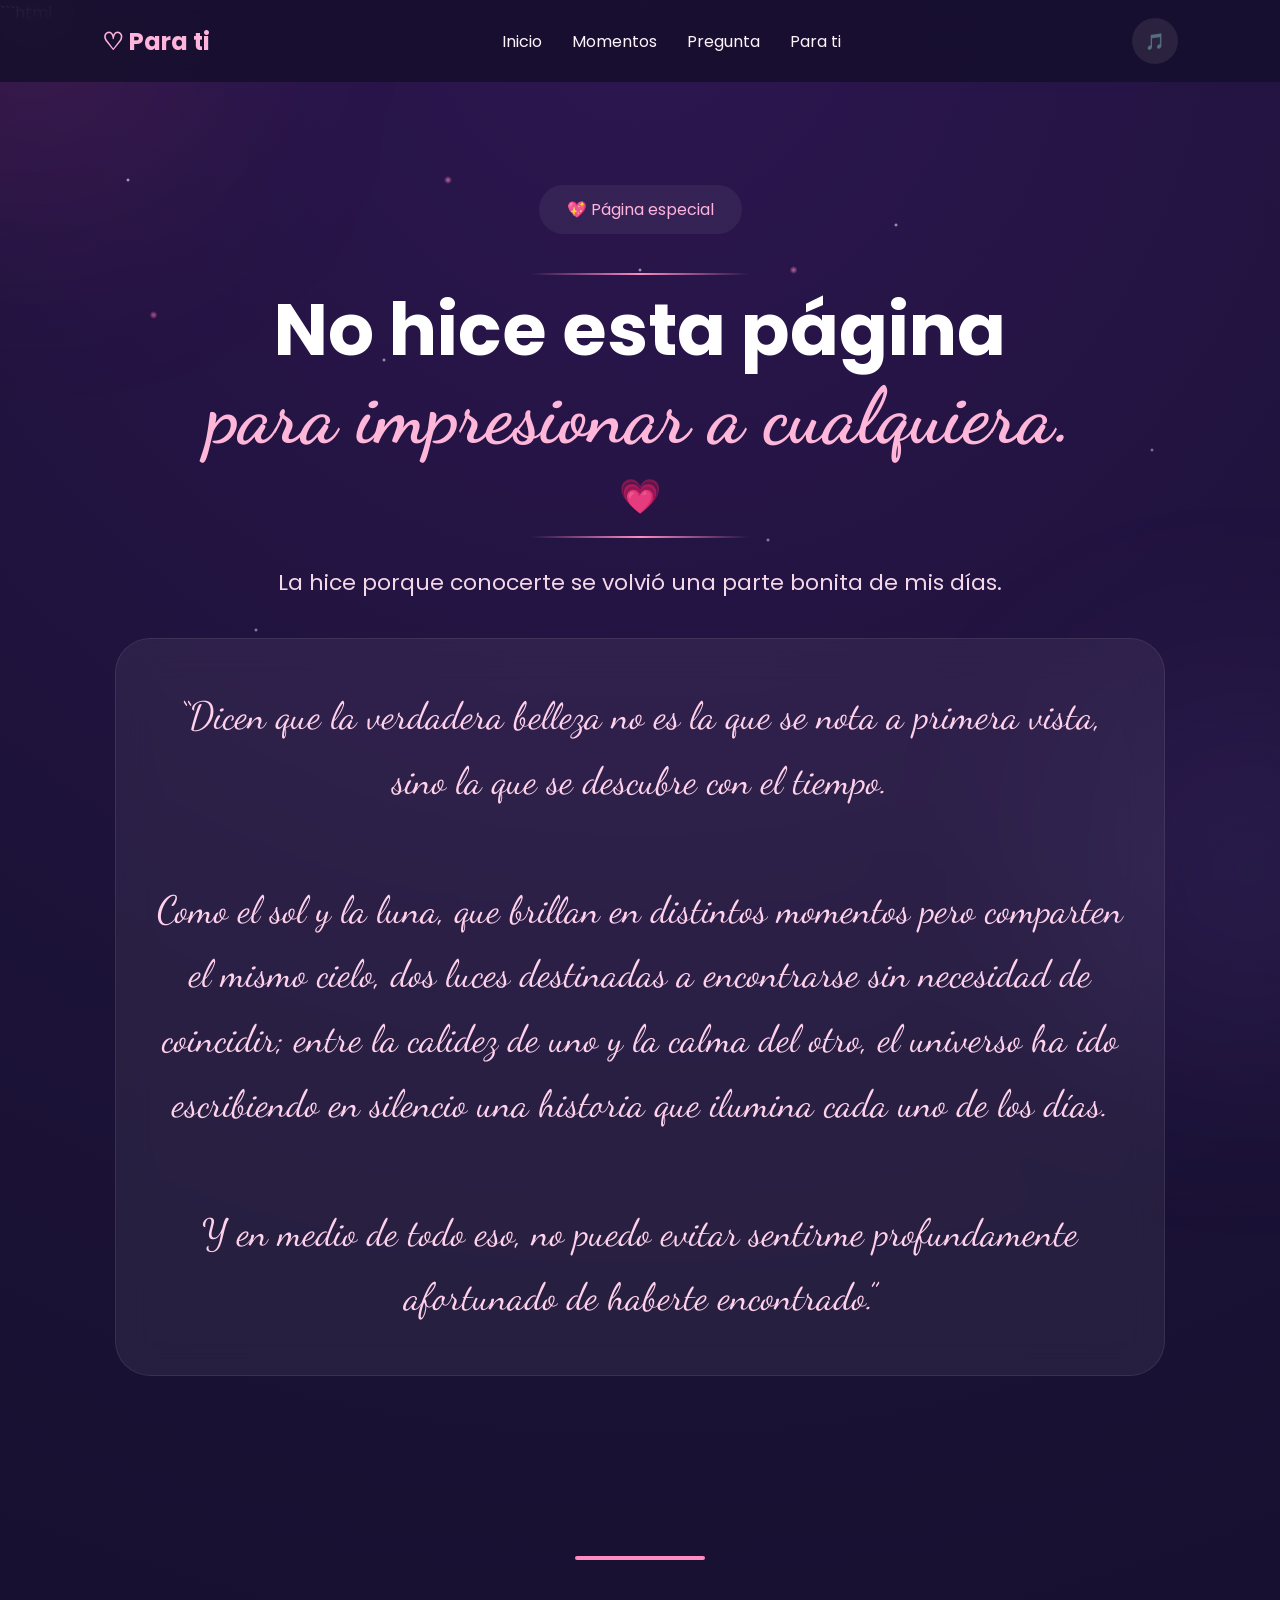
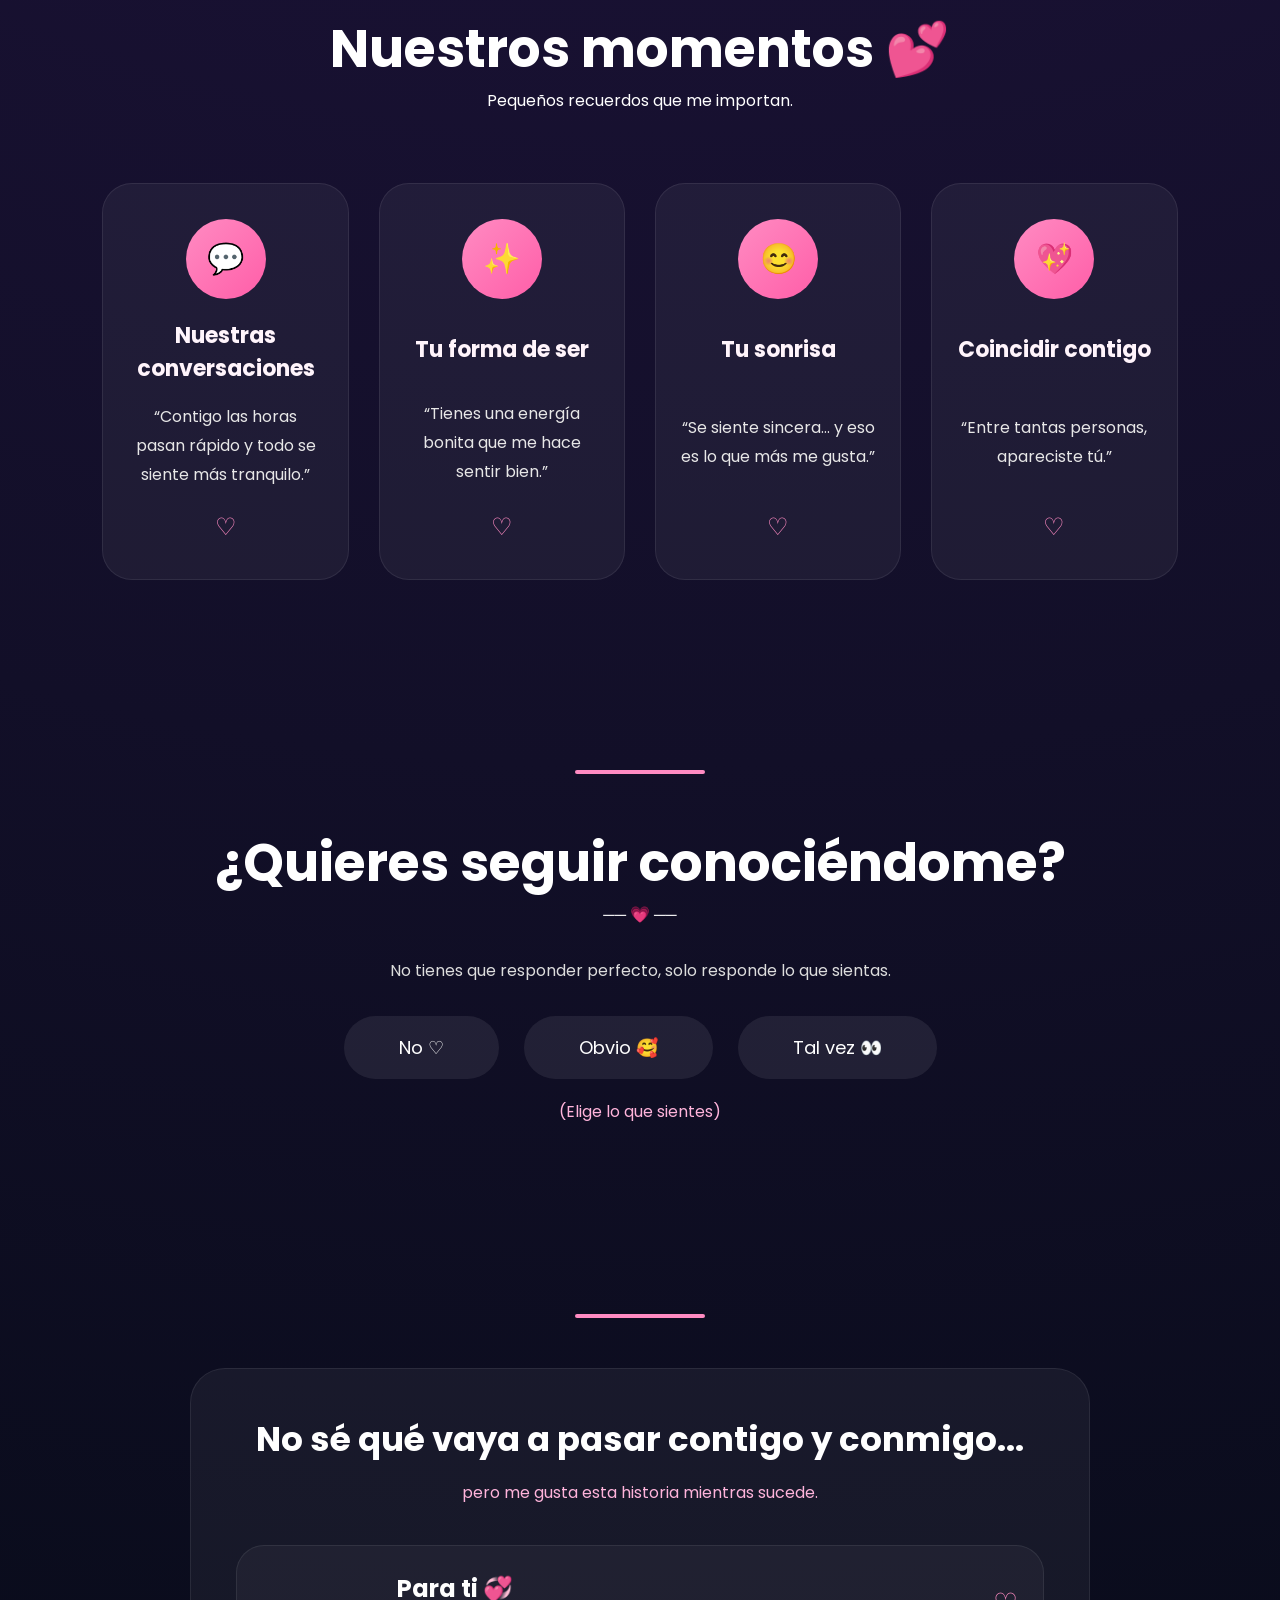
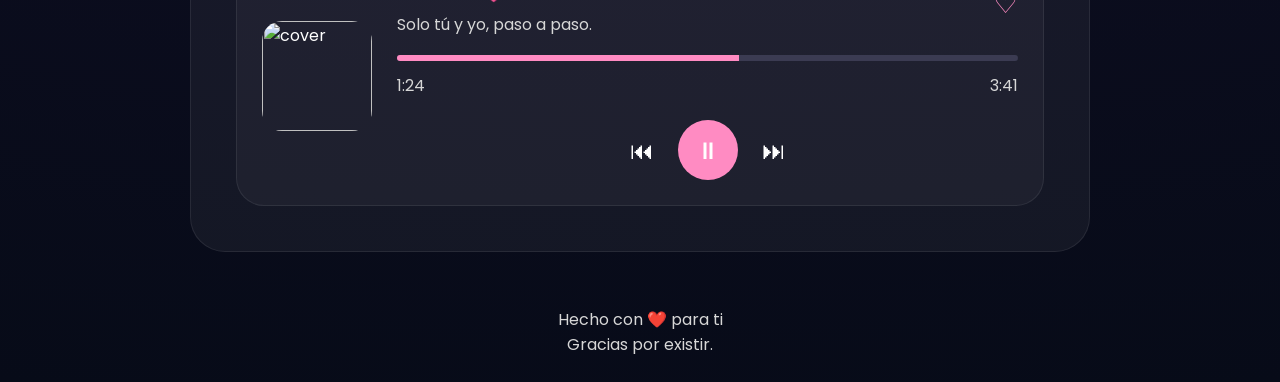
==== index.html @ c3b7b168 "Add files via upload" ====
```html
<!DOCTYPE html>
<html lang="es">

<head>

<meta charset="UTF-8">
<meta name="viewport" content="width=device-width, initial-scale=1.0">

<title>Para Ti 💖</title>

<link rel="preconnect" href="https://fonts.googleapis.com">
<link rel="preconnect" href="https://fonts.gstatic.com" crossorigin>

<link href="https://fonts.googleapis.com/css2?family=Poppins:wght@300;400;500;600;700;800&family=Dancing+Script:wght@700&display=swap" rel="stylesheet">

<link rel="stylesheet" href="style.css">

</head>

<body>

<!-- ✨ EFECTOS -->

<div class="stars"></div>
<div class="stars2"></div>

<div class="glow glow1"></div>
<div class="glow glow2"></div>

<!-- 💖 NAVBAR -->

<nav>

<div class="logo">
♡ Para ti
</div>

<ul>

<li><a href="#inicio">Inicio</a></li>
<li><a href="#moments">Momentos</a></li>
<li><a href="#question">Pregunta</a></li>
<li><a href="#musicSection">Para ti</a></li>

</ul>

<div class="music-icon" id="musicBtn">
🎵
</div>

</nav>

<!-- 💖 HERO -->

<section class="hero" id="inicio">

<div class="overlay"></div>

<div class="hero-content">

<div class="hero-tag">
💖 Página especial
</div>

<div class="titulo-romantico">

<div class="linea-decorativa"></div>

<h1>
No hice esta página <br>

<span>
para impresionar a cualquiera.
</span>
</h1>

<div class="mini-heart">
💗
</div>

<div class="linea-decorativa"></div>

</div>

<p class="hero-texto">

La hice porque conocerte se volvió
una parte bonita de mis días.

</p>

<div class="frase-romantica">

<p>

“Dicen que la verdadera belleza no es la que se nota a primera vista,
sino la que se descubre con el tiempo.

<br><br>

Como el sol y la luna, que brillan en distintos momentos
pero comparten el mismo cielo, dos luces destinadas a encontrarse
sin necesidad de coincidir; entre la calidez de uno y la calma del otro,
el universo ha ido escribiendo en silencio una historia que ilumina
cada uno de los días.

<br><br>

Y en medio de todo eso,
no puedo evitar sentirme profundamente afortunado
de haberte encontrado.”

</p>

</div>

</div>

</section>

<!-- 💕 MOMENTS -->

<section class="moments" id="moments">

<div class="section-line"></div>

<div class="moments-title">

<h2>
Nuestros momentos 💕
</h2>

<p>
Pequeños recuerdos que me importan.
</p>

</div>

<div class="cards">

<div class="card">

<div class="circle">💬</div>

<h3>
Nuestras conversaciones
</h3>

<span>
“Contigo las horas pasan rápido y todo se siente más tranquilo.”
</span>

<div class="heart-small">
♡
</div>

</div>

<div class="card">

<div class="circle">✨</div>

<h3>
Tu forma de ser
</h3>

<span>
“Tienes una energía bonita que me hace sentir bien.”
</span>

<div class="heart-small">
♡
</div>

</div>

<div class="card">

<div class="circle">😊</div>

<h3>
Tu sonrisa
</h3>

<span>
“Se siente sincera… y eso es lo que más me gusta.”
</span>

<div class="heart-small">
♡
</div>

</div>

<div class="card">

<div class="circle">💖</div>

<h3>
Coincidir contigo
</h3>

<span>
“Entre tantas personas, apareciste tú.”
</span>

<div class="heart-small">
♡
</div>

</div>

</div>

</section>

<!-- 💌 QUESTION -->

<section class="question" id="question">

<div class="question-container">

<div class="section-line"></div>

<h2>
¿Quieres seguir conociéndome?
</h2>

<div class="line-heart">
── 💗 ──
</div>

<p class="question-sub">

No tienes que responder perfecto,
solo responde lo que sientas.

</p>

<div class="buttons">

<button class="no">
No ♡
</button>

<button class="obvio">
Obvio 🥰
</button>

<button class="maybe">
Tal vez 👀
</button>

</div>

<p class="question-text">
(Elige lo que sientes)
</p>

</div>

</section>

<!-- 🎵 MUSIC -->

<section class="music" id="musicSection">

<div class="section-line"></div>

<div class="music-box">

<h2>
No sé qué vaya a pasar contigo y conmigo...
</h2>

<p class="music-subtitle">
pero me gusta esta historia mientras sucede.
</p>

<div class="player">

<div class="cover">

<img
src="https://images.unsplash.com/photo-1516589178581-6cd7833ae3b2?q=80&w=800&auto=format&fit=crop"
alt="cover">

</div>

<div class="player-info">

<div class="top-info">

<div>

<h3>
Para ti 💞
</h3>

<p>
Solo tú y yo, paso a paso.
</p>

</div>

<div class="heart-player">
♡
</div>

</div>

<div class="bar">
<div class="progress"></div>
</div>

<div class="time">

<span>1:24</span>
<span>3:41</span>

</div>

<div class="controls">

<span>⏮</span>

<span class="play" id="playBtn">
⏸
</span>

<span>⏭</span>

</div>

</div>

</div>

</div>

</section>

<!-- 💖 FOOTER -->

<footer>

<p>
Hecho con ❤️ para ti
</p>

<p>
Gracias por existir.
</p>

</footer>

<!-- 🎵 AUDIO -->

<audio id="music" loop>
<source src="musica.mp3" type="audio/mp3">
</audio>

<script src="script.js"></script>

</body>
</html>
---- style.css ----
/* ======================================== */
/* 🌸 GOOGLE FONT */
/* ======================================== */

@import url('https://fonts.googleapis.com/css2?family=Poppins:wght@300;400;500;600;700;800&family=Dancing+Script:wght@700&display=swap');

/* ======================================== */
/* 🌸 RESET */
/* ======================================== */

*{
    margin:0;
    padding:0;
    box-sizing:border-box;
    font-family:'Poppins',sans-serif;
}

html{
    scroll-behavior:smooth;
    overflow-x:hidden;
}

body{

    background:
    radial-gradient(circle at top,
    #2d1650 0%,
    #1c1238 30%,
    #120f28 65%,
    #070b18 100%);

    color:white;

    overflow-x:hidden;

    position:relative;
}

/* ======================================== */
/* ✅ FIX GLOBAL */
/* ======================================== */

html,
body{
    width:100%;
    max-width:100%;
    overflow-x:hidden !important;
}

section,
div,
nav,
footer{
    max-width:100%;
}

/* ======================================== */
/* 🎵 AUDIO */
/* ======================================== */

audio{
    display:none;
}

/* ======================================== */
/* 🌌 ESTRELLAS */
/* ======================================== */

.stars,
.stars2{
    position:fixed;
    inset:0;
    width:100%;
    height:100%;
    pointer-events:none;
    z-index:0;
}

.stars::before,
.stars2::before{
    content:"";
    position:absolute;
    inset:0;
}

.stars::before{

    background-image:
    radial-gradient(2px 2px at 10% 20%, rgba(255,255,255,0.9), transparent),
    radial-gradient(2px 2px at 20% 70%, rgba(255,255,255,0.7), transparent),
    radial-gradient(2px 2px at 30% 40%, rgba(255,255,255,0.8), transparent),
    radial-gradient(2px 2px at 40% 80%, rgba(255,255,255,0.6), transparent),
    radial-gradient(2px 2px at 50% 30%, rgba(255,255,255,0.8), transparent),
    radial-gradient(2px 2px at 60% 60%, rgba(255,255,255,0.7), transparent),
    radial-gradient(2px 2px at 70% 25%, rgba(255,255,255,0.8), transparent),
    radial-gradient(2px 2px at 80% 75%, rgba(255,255,255,0.7), transparent),
    radial-gradient(2px 2px at 90% 50%, rgba(255,255,255,0.6), transparent);

    animation:twinkle 6s infinite alternate;
}

.stars2::before{

    background-image:
    radial-gradient(4px 4px at 12% 35%, rgba(255,105,180,0.7), transparent),
    radial-gradient(4px 4px at 35% 20%, rgba(255,139,194,0.7), transparent),
    radial-gradient(4px 4px at 62% 30%, rgba(255,139,194,0.7), transparent);

    animation:twinkle 8s infinite alternate;
}

@keyframes twinkle{

    from{
        opacity:0.4;
    }

    to{
        opacity:1;
    }

}

/* ======================================== */
/* 💖 GLOW */
/* ======================================== */

.glow{
    position:fixed;
    border-radius:50%;
    filter:blur(120px);
    pointer-events:none;
    z-index:0;
}

.glow1{

    width:300px;
    height:300px;

    background:rgba(255,80,170,0.16);

    top:-120px;
    left:-120px;
}

.glow2{

    width:300px;
    height:300px;

    background:rgba(170,120,255,0.14);

    bottom:-120px;
    right:-120px;
}

/* ======================================== */
/* 🌸 CONTENIDO */
/* ======================================== */

nav,
.hero,
.moments,
.question,
.music,
footer{
    position:relative;
    z-index:2;
}

/* ======================================== */
/* 🌸 NAVBAR */
/* ======================================== */

nav{

    position:fixed;

    top:0;
    left:0;

    width:100%;

    padding:18px 8%;

    display:flex;
    justify-content:space-between;
    align-items:center;

    background:rgba(22,15,45,0.88);

    backdrop-filter:blur(18px);

    z-index:1000;
}

.logo{

    font-size:24px;
    font-weight:700;

    color:#ffb4db;
}

nav ul{

    display:flex;
    gap:30px;

    list-style:none;
}

nav ul li a{

    text-decoration:none;

    color:#fff4fb;

    transition:0.3s;
}

nav ul li a:hover{
    color:#ff9fcf;
}

/* ======================================== */
/* 🎵 ICONO */
/* ======================================== */

.music-icon{

    width:46px;
    height:46px;

    border-radius:50%;

    display:flex;
    justify-content:center;
    align-items:center;

    background:rgba(255,255,255,0.08);

    cursor:pointer;

    transition:0.3s;
}

.music-icon:hover{

    background:#ff8bc2;

    transform:scale(1.08);
}

/* ======================================== */
/* 🌸 HERO */
/* ======================================== */

.hero{

    padding:160px 20px 90px;

    text-align:center;
}

.hero-content{
    max-width:1050px;
    margin:auto;
}

.hero-tag{

    display:inline-block;

    margin-bottom:25px;

    padding:12px 28px;

    border-radius:50px;

    background:rgba(255,255,255,0.06);

    color:#ffb4db;
}

.titulo-romantico{
    margin-bottom:25px;
}

.linea-decorativa{

    width:220px;
    height:2px;

    margin:14px auto;

    background:
    linear-gradient(
    to right,
    transparent,
    #ff8bc2,
    transparent);
}

.titulo-romantico h1{

    font-size:72px;

    line-height:1.15;
}

.titulo-romantico h1 span{

    display:block;

    color:#ffb6d9;

    font-size:78px;

    font-family:'Dancing Script',cursive;
}

.mini-heart{

    margin-top:10px;

    font-size:34px;

    color:#ff9fcf;
}

.hero-texto{

    max-width:760px;

    margin:0 auto 35px;

    font-size:22px;

    line-height:1.8;

    color:#f5d7e8;
}

/* ======================================== */
/* 💖 FRASE */
/* ======================================== */

.frase-romantica{

    margin-top:25px;

    padding:45px 35px;

    border-radius:35px;

    background:rgba(255,255,255,0.06);

    border:1px solid rgba(255,255,255,0.08);

    backdrop-filter:blur(18px);
}

.frase-romantica p{

    font-family:'Dancing Script',cursive;

    font-size:38px;

    line-height:1.7;

    color:#ffd1ea;
}

/* ======================================== */
/* 🌸 MOMENTS */
/* ======================================== */

.moments{
    padding:90px 8%;
}

.section-line{

    width:130px;
    height:4px;

    margin:0 auto 50px;

    border-radius:50px;

    background:#ff8bc2;
}

.moments-title{

    text-align:center;

    margin-bottom:70px;
}

.moments-title h2{
    font-size:52px;
}

/* ======================================== */
/* 🌸 TARJETAS */
/* ======================================== */

.cards{

    display:grid;

    grid-template-columns:repeat(4,1fr);

    gap:30px;
}

.card{

    background:rgba(255,255,255,0.05);

    border:1px solid rgba(255,255,255,0.08);

    border-radius:30px;

    padding:35px 25px;

    text-align:center;

    min-height:340px;

    display:flex;
    flex-direction:column;
    justify-content:space-between;
    align-items:center;

    transition:0.3s;
}

.card:hover{
    transform:translateY(-8px);
}

.circle{

    width:80px;
    height:80px;

    border-radius:50%;

    display:flex;
    justify-content:center;
    align-items:center;

    background:linear-gradient(135deg,#ff8bc2,#ff5ea8);

    font-size:30px;

    margin-bottom:20px;
}

.card h3{

    font-size:22px;

    margin-bottom:18px;

    color:#fff4fb;
}

.card span{

    color:#e7e7e7;

    line-height:1.8;
}

.heart-small{

    margin-top:20px;

    color:#ff8bc2;

    font-size:24px;
}

/* ======================================== */
/* 🌸 QUESTION */
/* ======================================== */

.question{

    padding:100px 20px;

    text-align:center;
}

.question h2{
    font-size:52px;
}

.question-sub{

    margin:30px auto;

    max-width:700px;

    color:#dddddd;

    line-height:1.8;
}

.buttons{

    display:flex;
    justify-content:center;
    align-items:center;
    gap:25px;

    flex-wrap:wrap;
}

.buttons button{

    padding:18px 55px;

    border:none;

    border-radius:60px;

    background:rgba(255,255,255,0.08);

    color:white;

    font-size:18px;

    cursor:pointer;

    transition:0.3s;
}

.buttons button:hover{

    background:#ff8bc2;

    transform:scale(1.05);
}

.question-text{

    margin-top:20px;

    color:#ffb4db;
}

/* ======================================== */
/* 🎵 MUSIC */
/* ======================================== */

.music{
    padding:90px 8% 30px;
}

.music-box{

    max-width:900px;

    margin:auto;

    padding:45px;

    border-radius:35px;

    background:rgba(255,255,255,0.05);

    border:1px solid rgba(255,255,255,0.08);
}

.music-box h2{

    text-align:center;

    font-size:34px;

    margin-bottom:15px;
}

.music-subtitle{

    text-align:center;

    margin-bottom:40px;

    color:#ffb4db;
}

/* ======================================== */
/* 🎵 PLAYER */
/* ======================================== */

.player{

    background:rgba(255,255,255,0.04);

    border:1px solid rgba(255,255,255,0.08);

    border-radius:28px;

    padding:25px;

    display:flex;
    align-items:center;
    gap:25px;

    flex-wrap:wrap;
}

.cover{

    width:110px;
    height:110px;

    border-radius:20px;

    overflow:hidden;

    flex-shrink:0;
}

.cover img{

    width:100%;
    height:100%;

    object-fit:cover;
}

.player-info{
    flex:1;
}

.top-info{

    display:flex;
    justify-content:space-between;
    align-items:center;

    margin-bottom:18px;
}

.top-info h3{

    font-size:24px;

    margin-bottom:6px;
}

.top-info p{
    color:#d7d7d7;
}

.heart-player{

    font-size:28px;

    color:#ff8bc2;
}

.bar{

    width:100%;
    height:6px;

    background:#3b3b52;

    border-radius:50px;

    overflow:hidden;

    margin-bottom:12px;
}

.progress{

    width:55%;
    height:100%;

    background:#ff8bc2;
}

.time{

    display:flex;
    justify-content:space-between;

    margin-bottom:22px;

    color:#d7d7d7;
}

.controls{

    display:flex;
    justify-content:center;
    align-items:center;

    gap:24px;
}

.controls span{
    font-size:24px;
}

.play{

    width:60px;
    height:60px;

    border-radius:50%;

    background:#ff8bc2;

    display:flex;
    justify-content:center;
    align-items:center;
}

/* ======================================== */
/* 🌸 FOOTER */
/* ======================================== */

footer{

    text-align:center;

    padding:25px 20px;

    color:#d7d7d7;
}

/* ======================================== */
/* 📱 RESPONSIVE */
/* ======================================== */

@media(max-width:1200px){

    .cards{
        grid-template-columns:repeat(2,1fr);
    }

}

@media(max-width:768px){

    nav{
        flex-direction:column;
        gap:18px;
    }

    nav ul{
        flex-wrap:wrap;
        justify-content:center;
        gap:18px;
    }

    .hero{
        padding-top:210px;
    }

    .titulo-romantico h1{
        font-size:38px;
    }

    .titulo-romantico h1 span{
        font-size:46px;
    }

    .frase-romantica p{
        font-size:24px;
    }

    .cards{
        grid-template-columns:1fr;
    }

    .question h2{
        font-size:34px;
    }

    .player{
        flex-direction:column;
        text-align:center;
    }

    .top-info{
        flex-direction:column;
        gap:12px;
    }

}

@media(max-width:480px){

    .titulo-romantico h1{
        font-size:30px;
    }

    .titulo-romantico h1 span{
        font-size:36px;
    }

    .hero-texto{
        font-size:18px;
    }

    .buttons button{
        width:100%;
    }

}

/* ======================================== */
/* ✅ ALINEAR TARJETAS */
/* ======================================== */

.cards{
    align-items:stretch;
}

.card{

    display:flex;
    flex-direction:column;

    justify-content:flex-start;
}

.card h3{

    min-height:60px;

    display:flex;
    align-items:center;
    justify-content:center;
}

.card span{

    flex-grow:1;

    display:flex;
    align-items:center;
    justify-content:center;
}
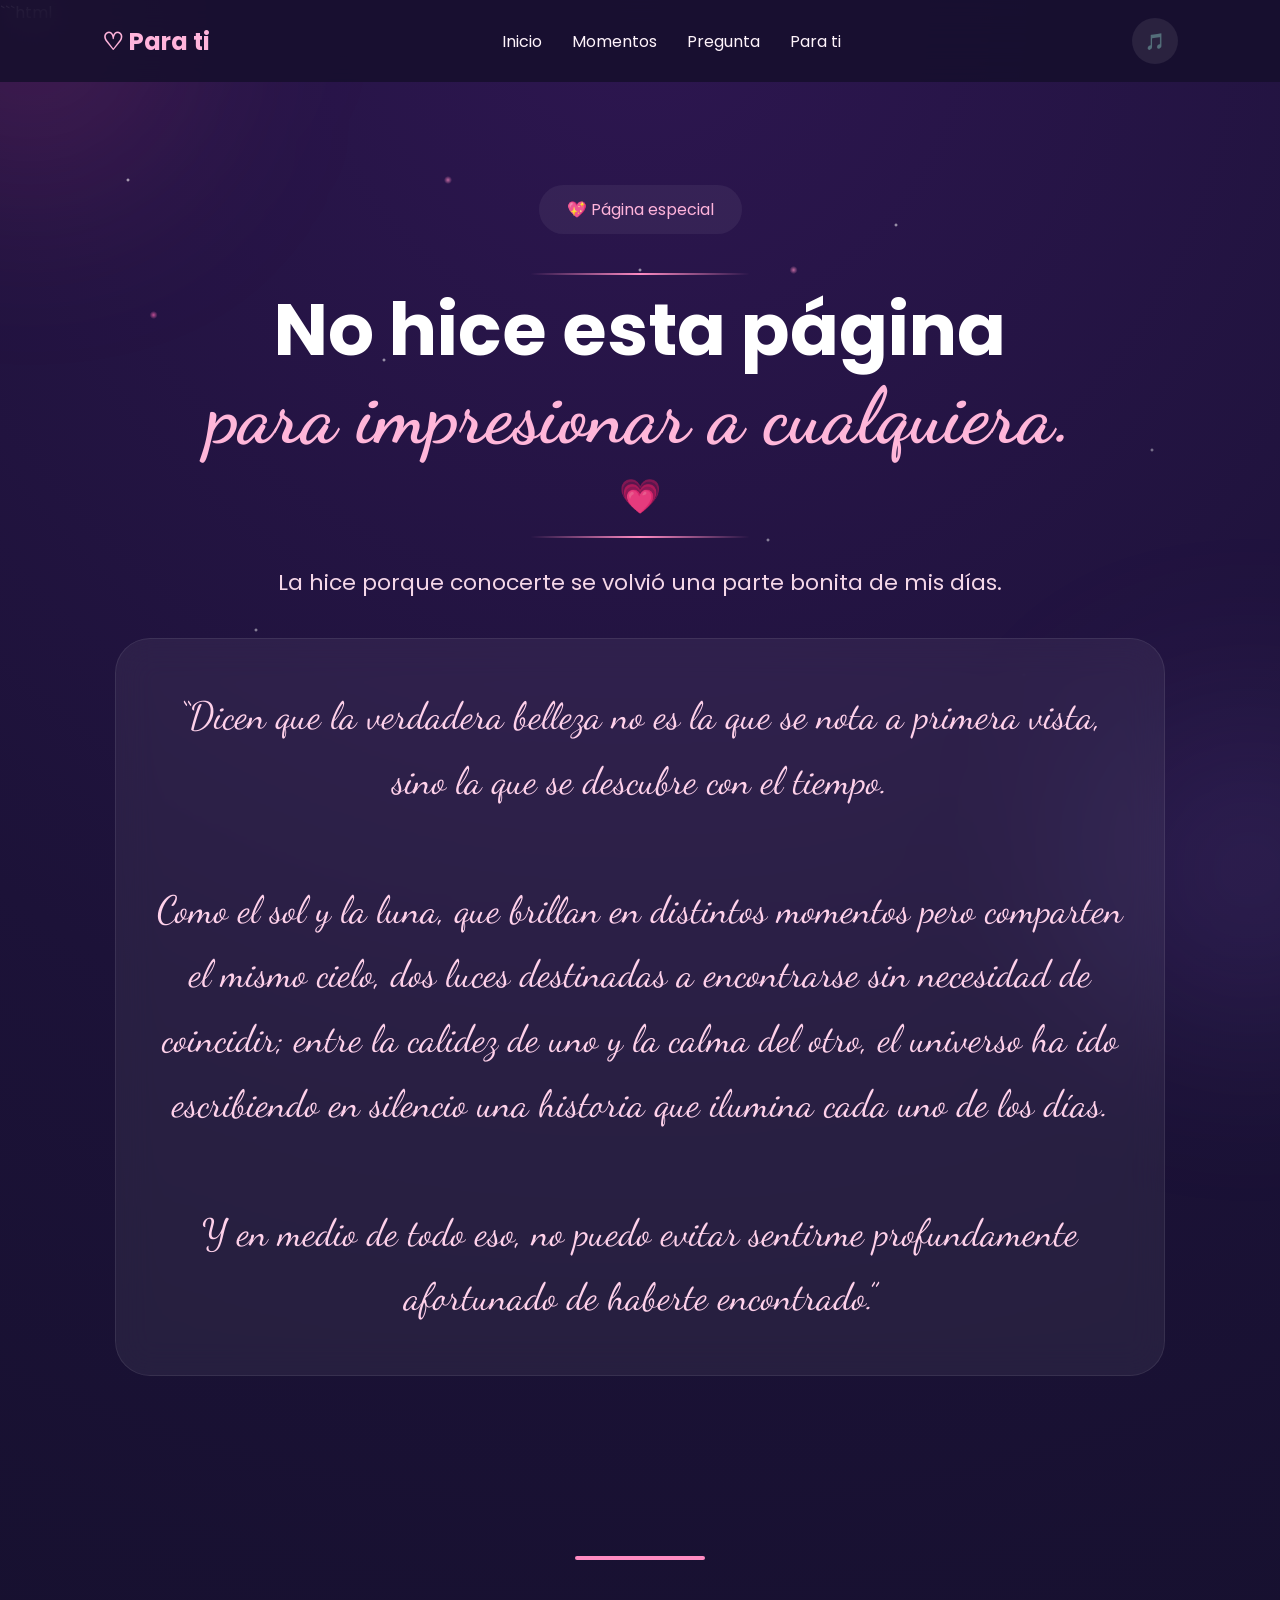
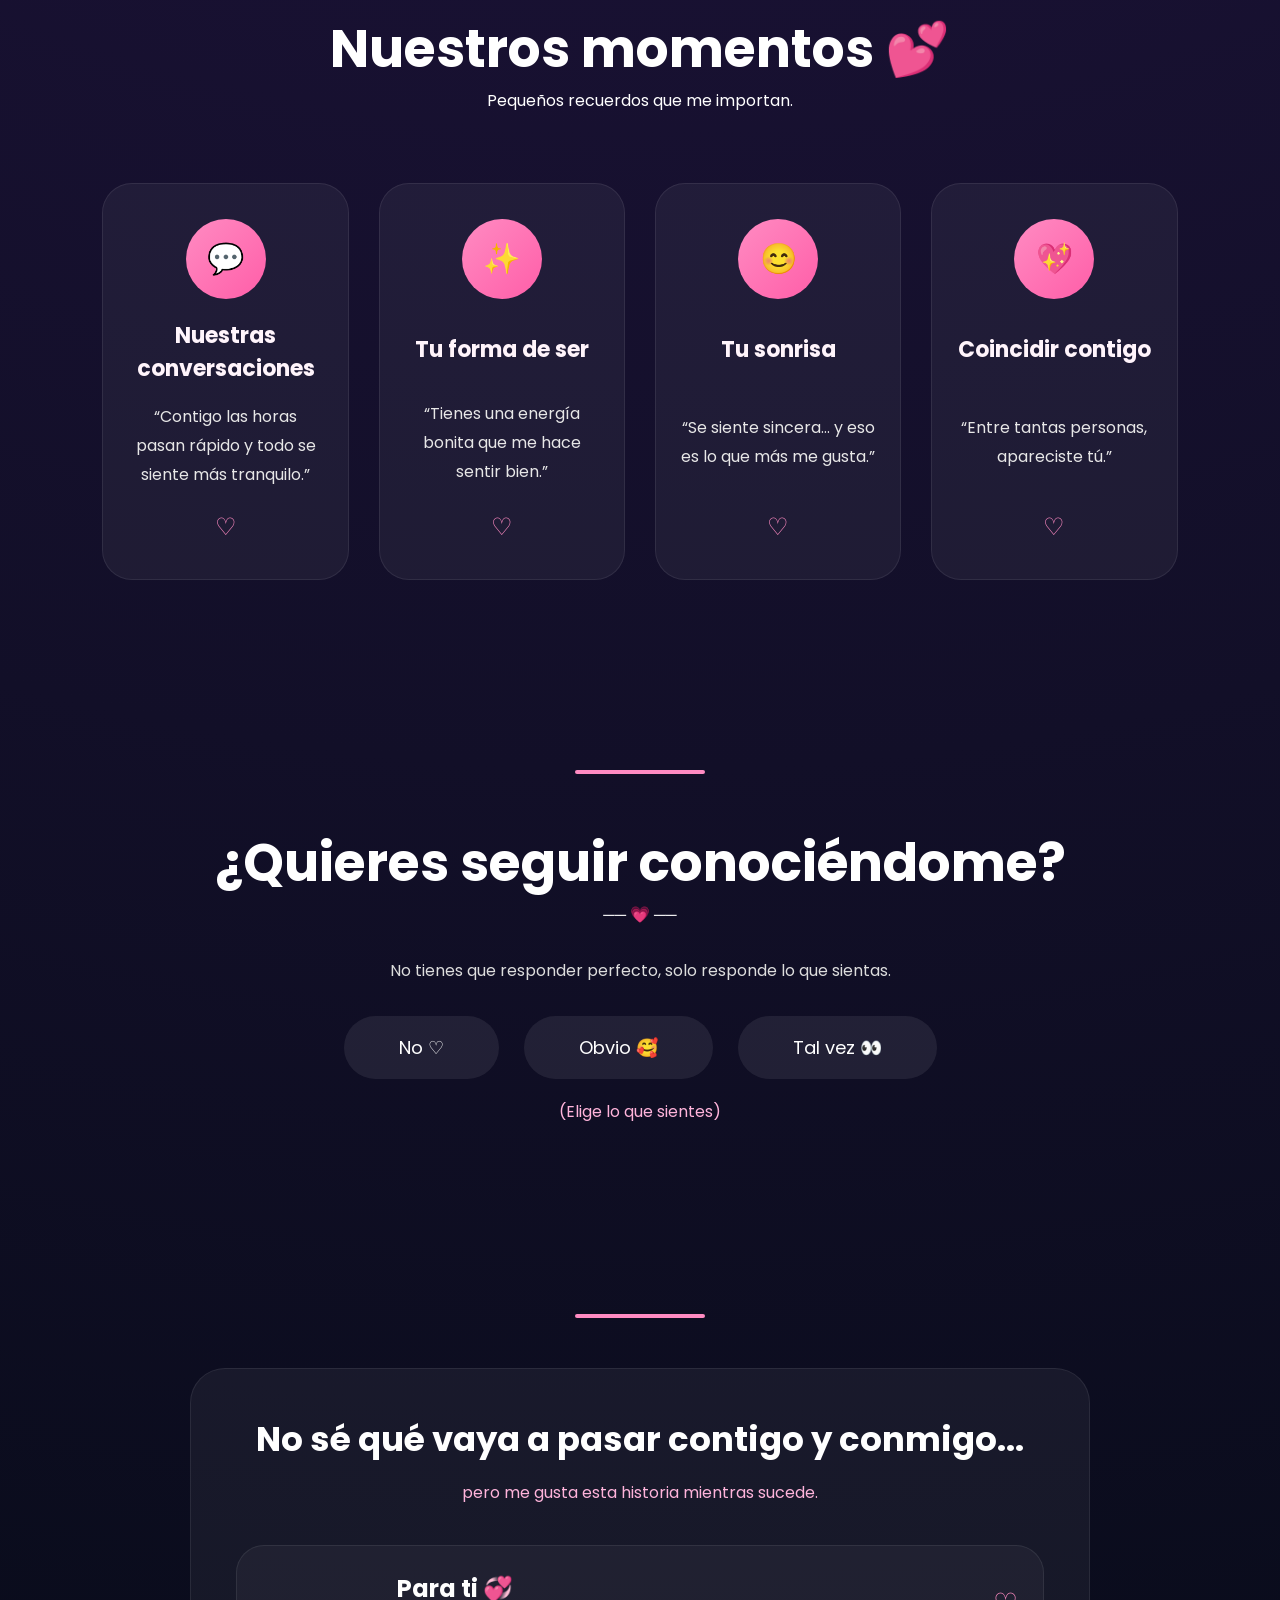
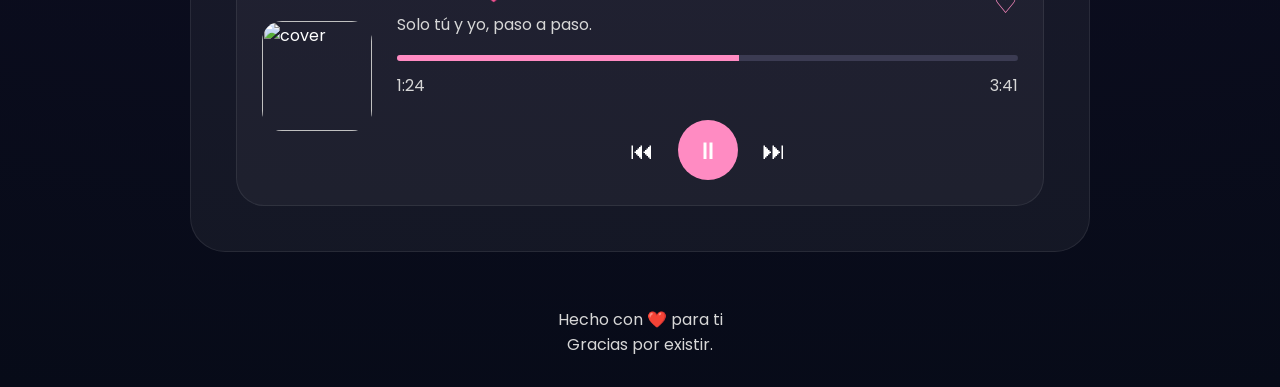
==== commit e48f3b3c: "Update index.html" ====
--- a/index.html
+++ b/index.html
@@ -355,11 +355,7 @@
 
 </footer>
 
-<!-- 🎵 AUDIO -->
-
-<audio id="music" loop>
-<source src="musica.mp3" type="audio/mp3">
-</audio>
+<!-- 🎵 AUDIO --> <audio id="music" loop preload="auto"> <source src="./musica.mp3" type="audio/mpeg"> </audio>
 
 <script src="script.js"></script>
 
--- a/style.css
+++ b/style.css
@@ -854,3 +854,84 @@
     align-items:center;
     justify-content:center;
 }
+
+```css id="r5j3m1"
+/* ======================================== */
+/* ✅ FIX DEFINITIVO GITHUB PAGES */
+/* ======================================== */
+
+/* evita overflow horizontal */
+html,
+body{
+    overflow-x:hidden !important;
+    width:100%;
+    max-width:100%;
+}
+
+/* corrige todos los contenedores */
+*{
+    box-sizing:border-box;
+}
+
+/* evita que fixed cree scroll */
+.stars,
+.stars2,
+.glow,
+.glow1,
+.glow2{
+    max-width:100vw;
+    overflow:hidden !important;
+}
+
+/* evita que transforms creen espacio */
+section,
+div,
+nav,
+footer{
+    max-width:100%;
+}
+
+/* corrige navbar */
+nav{
+    width:100%;
+    left:0;
+    right:0;
+}
+
+/* elimina espacio fantasma abajo */
+body{
+    margin:0;
+    min-height:auto !important;
+}
+
+/* elimina scroll horizontal TOTAL */
+body::-webkit-scrollbar-x{
+    display:none;
+}
+
+/* evita desbordamiento del player */
+.player,
+.music-box,
+.cards,
+.card{
+    overflow:hidden;
+}
+
+/* corrige blur overflow */
+.glow{
+    filter:blur(100px);
+}
+
+/* evita ancho extra móvil */
+img{
+    max-width:100%;
+    display:block;
+}
+
+/* corrige footer */
+footer{
+    padding-bottom:30px;
+    margin-bottom:0;
+}
+```
+
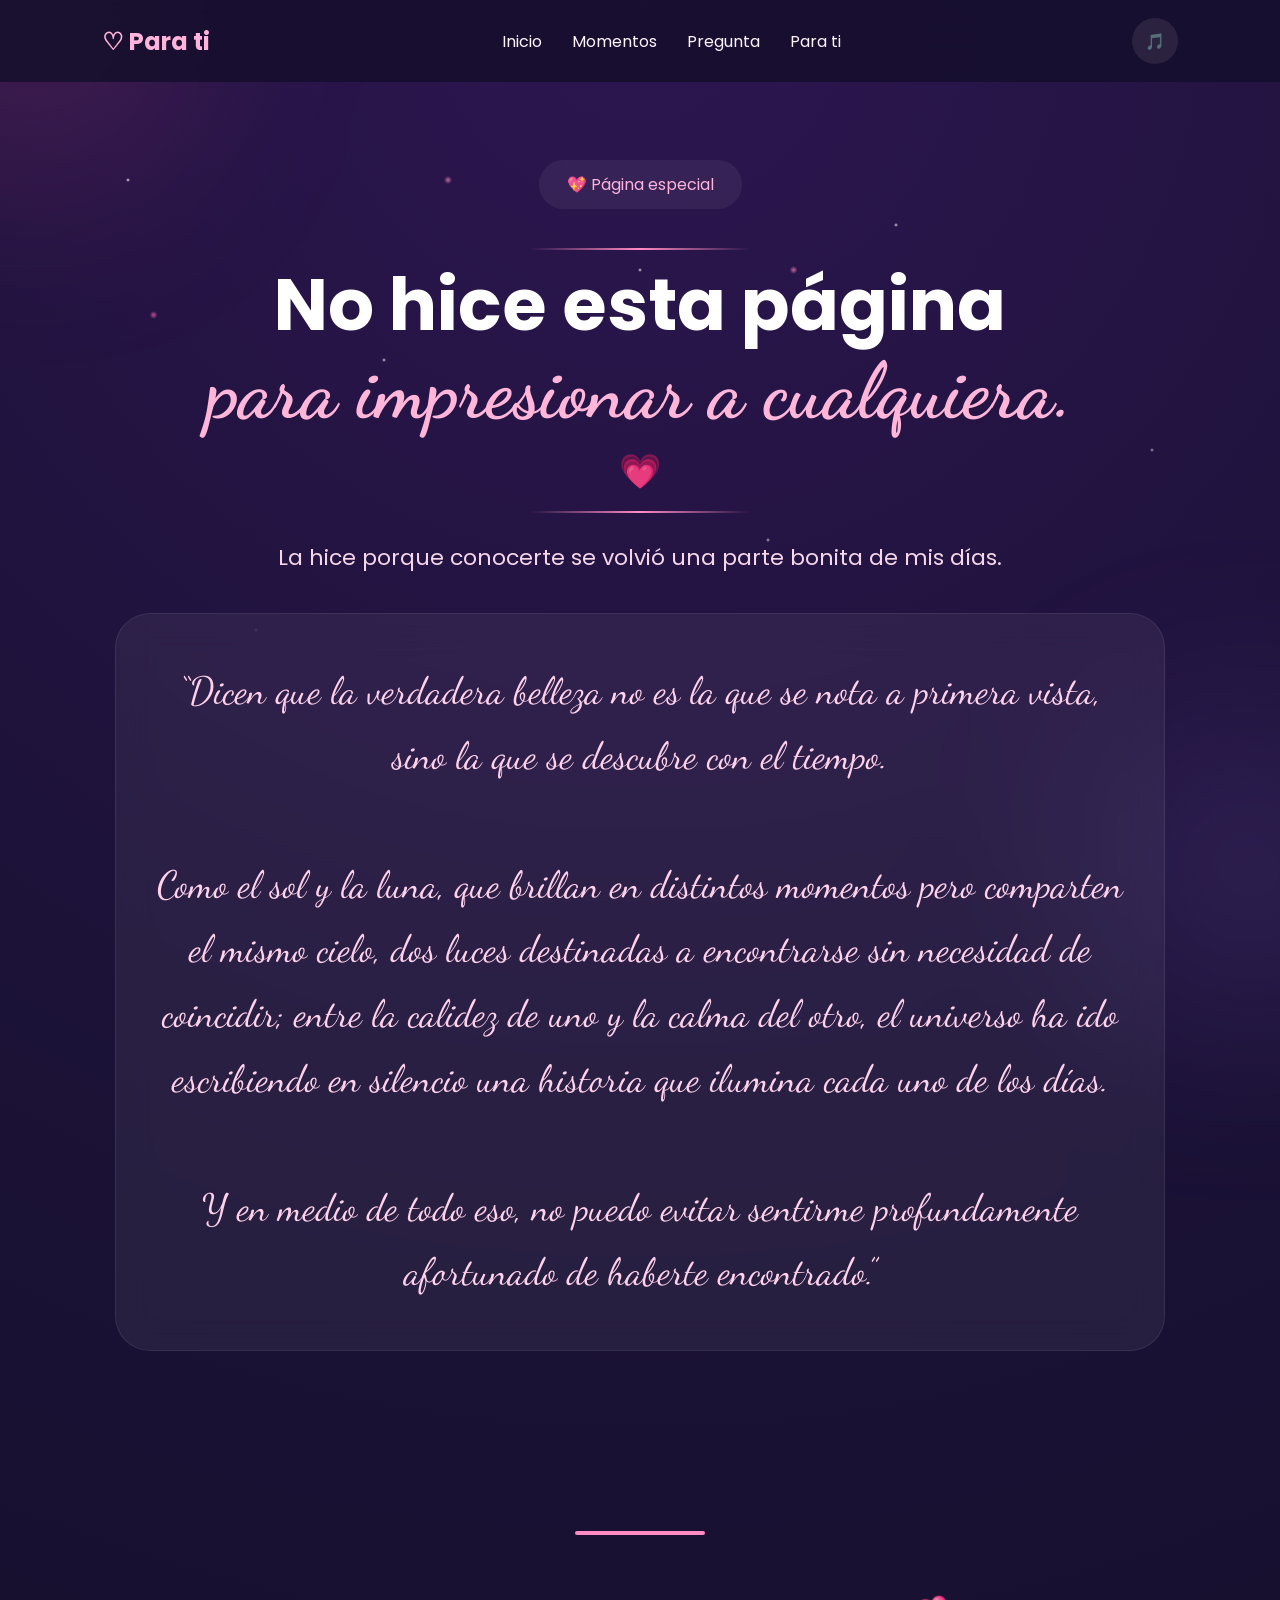
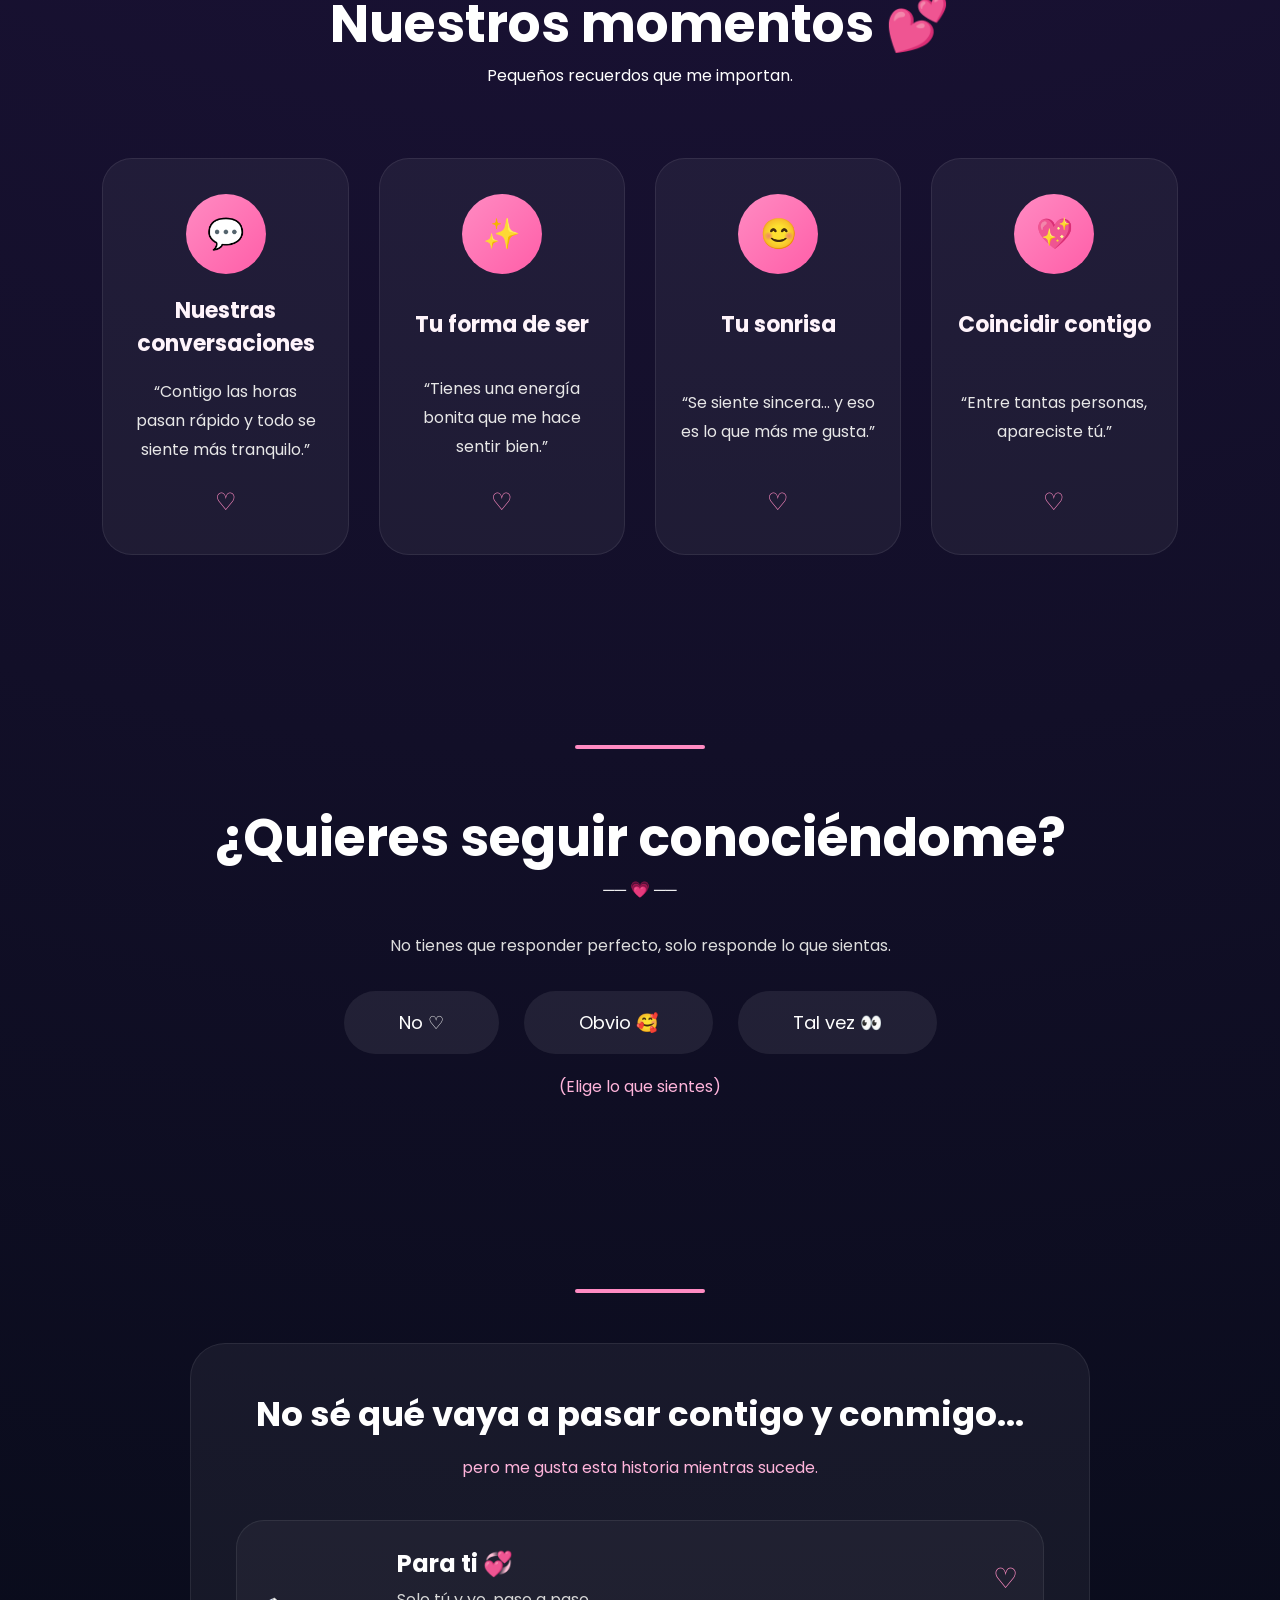
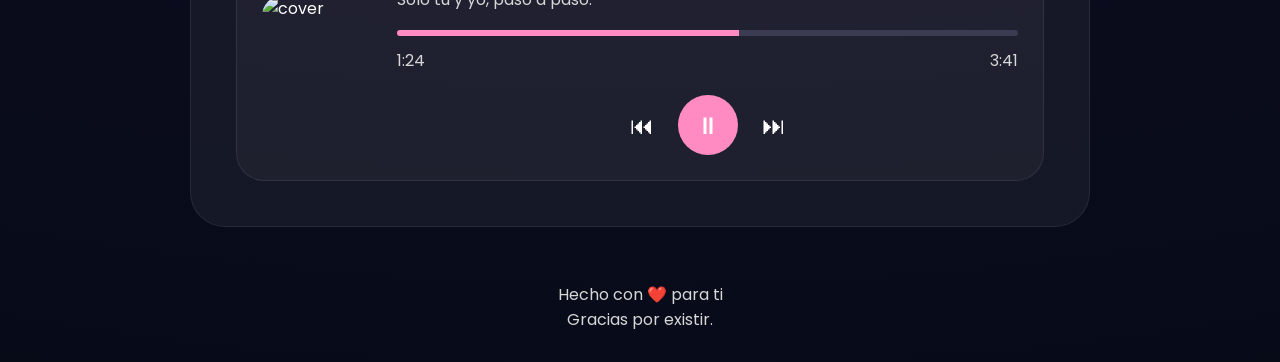
==== commit e9b02c3e: "Update index.html" ====
--- a/index.html
+++ b/index.html
@@ -1,4 +1,3 @@
-```html
 <!DOCTYPE html>
 <html lang="es">
 
@@ -355,9 +354,14 @@
 
 </footer>
 
-<!-- 🎵 AUDIO --> <audio id="music" loop preload="auto"> <source src="./musica.mp3" type="audio/mpeg"> </audio>
+<!-- 🎵 AUDIO -->
+
+<audio id="music" loop>
+<source src="musica.mp3" type="audio/mp3">
+</audio>
 
 <script src="script.js"></script>
+
 
 </body>
 </html>
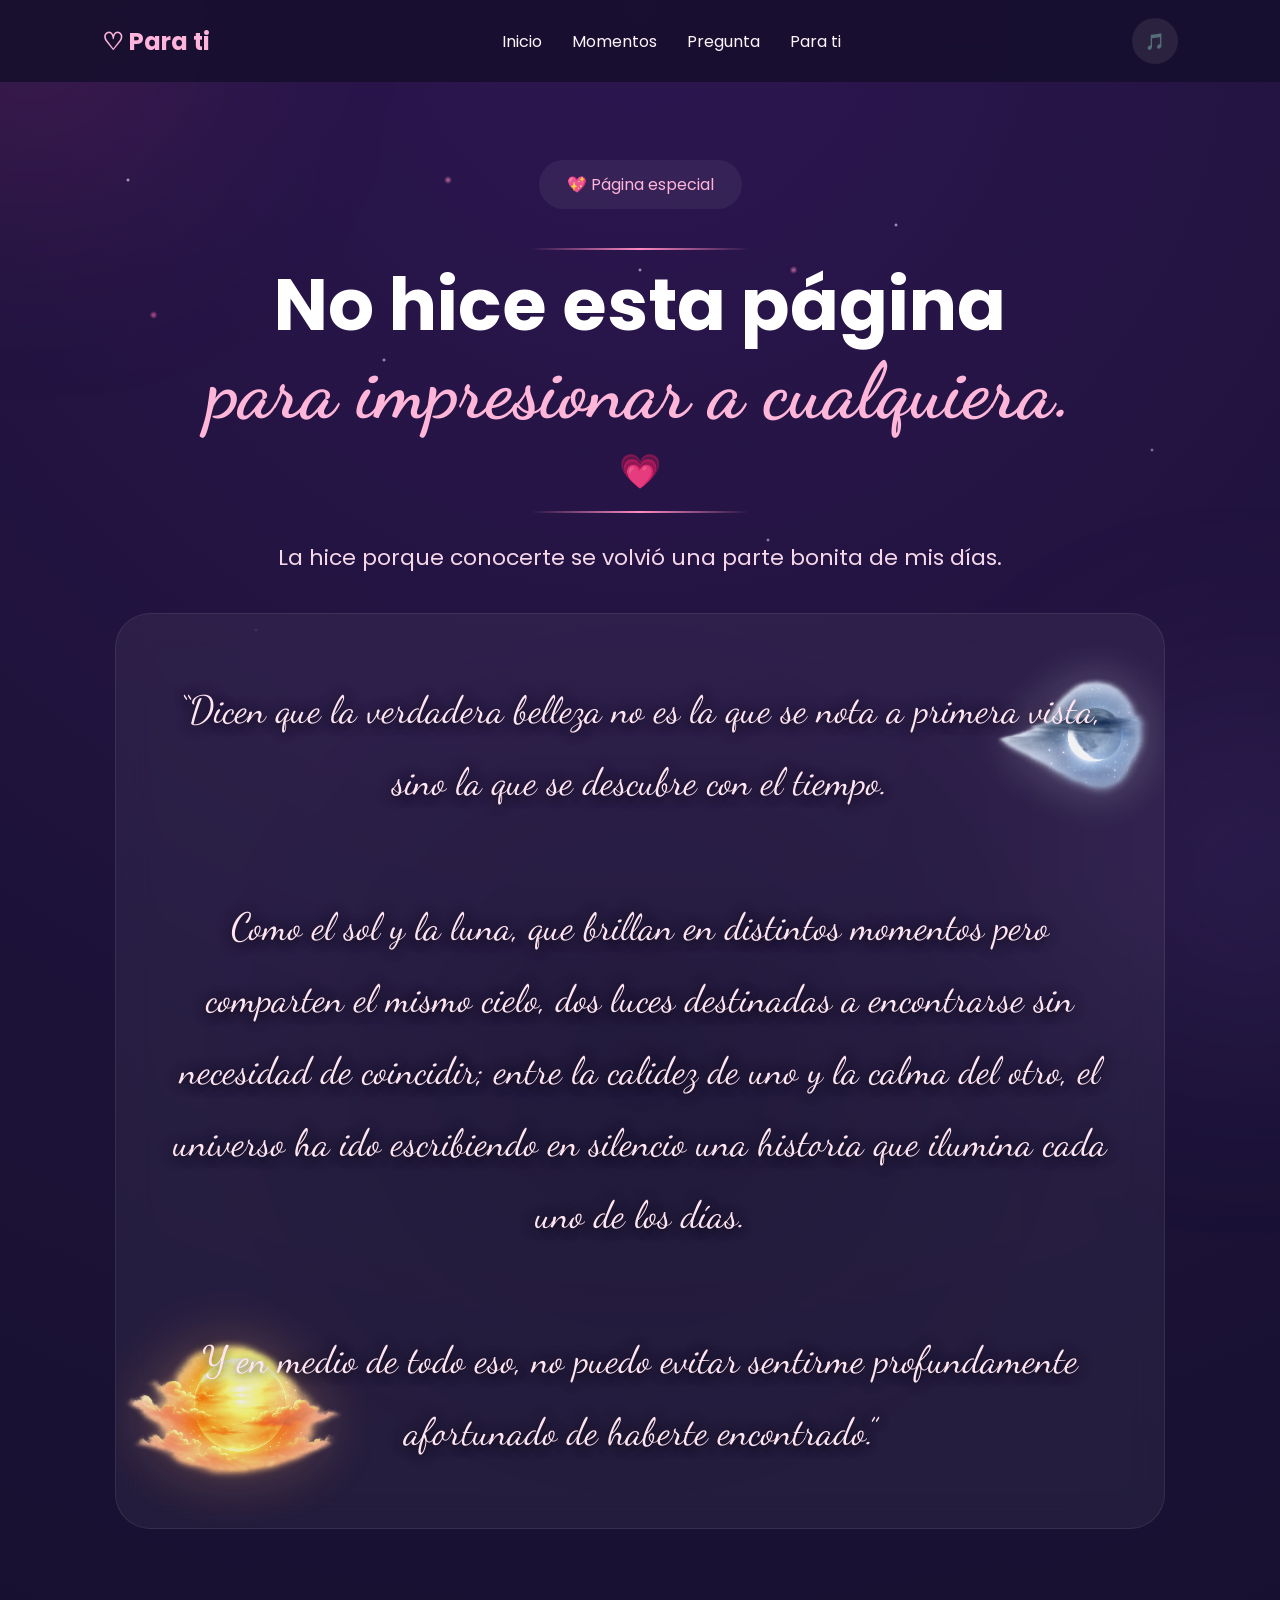
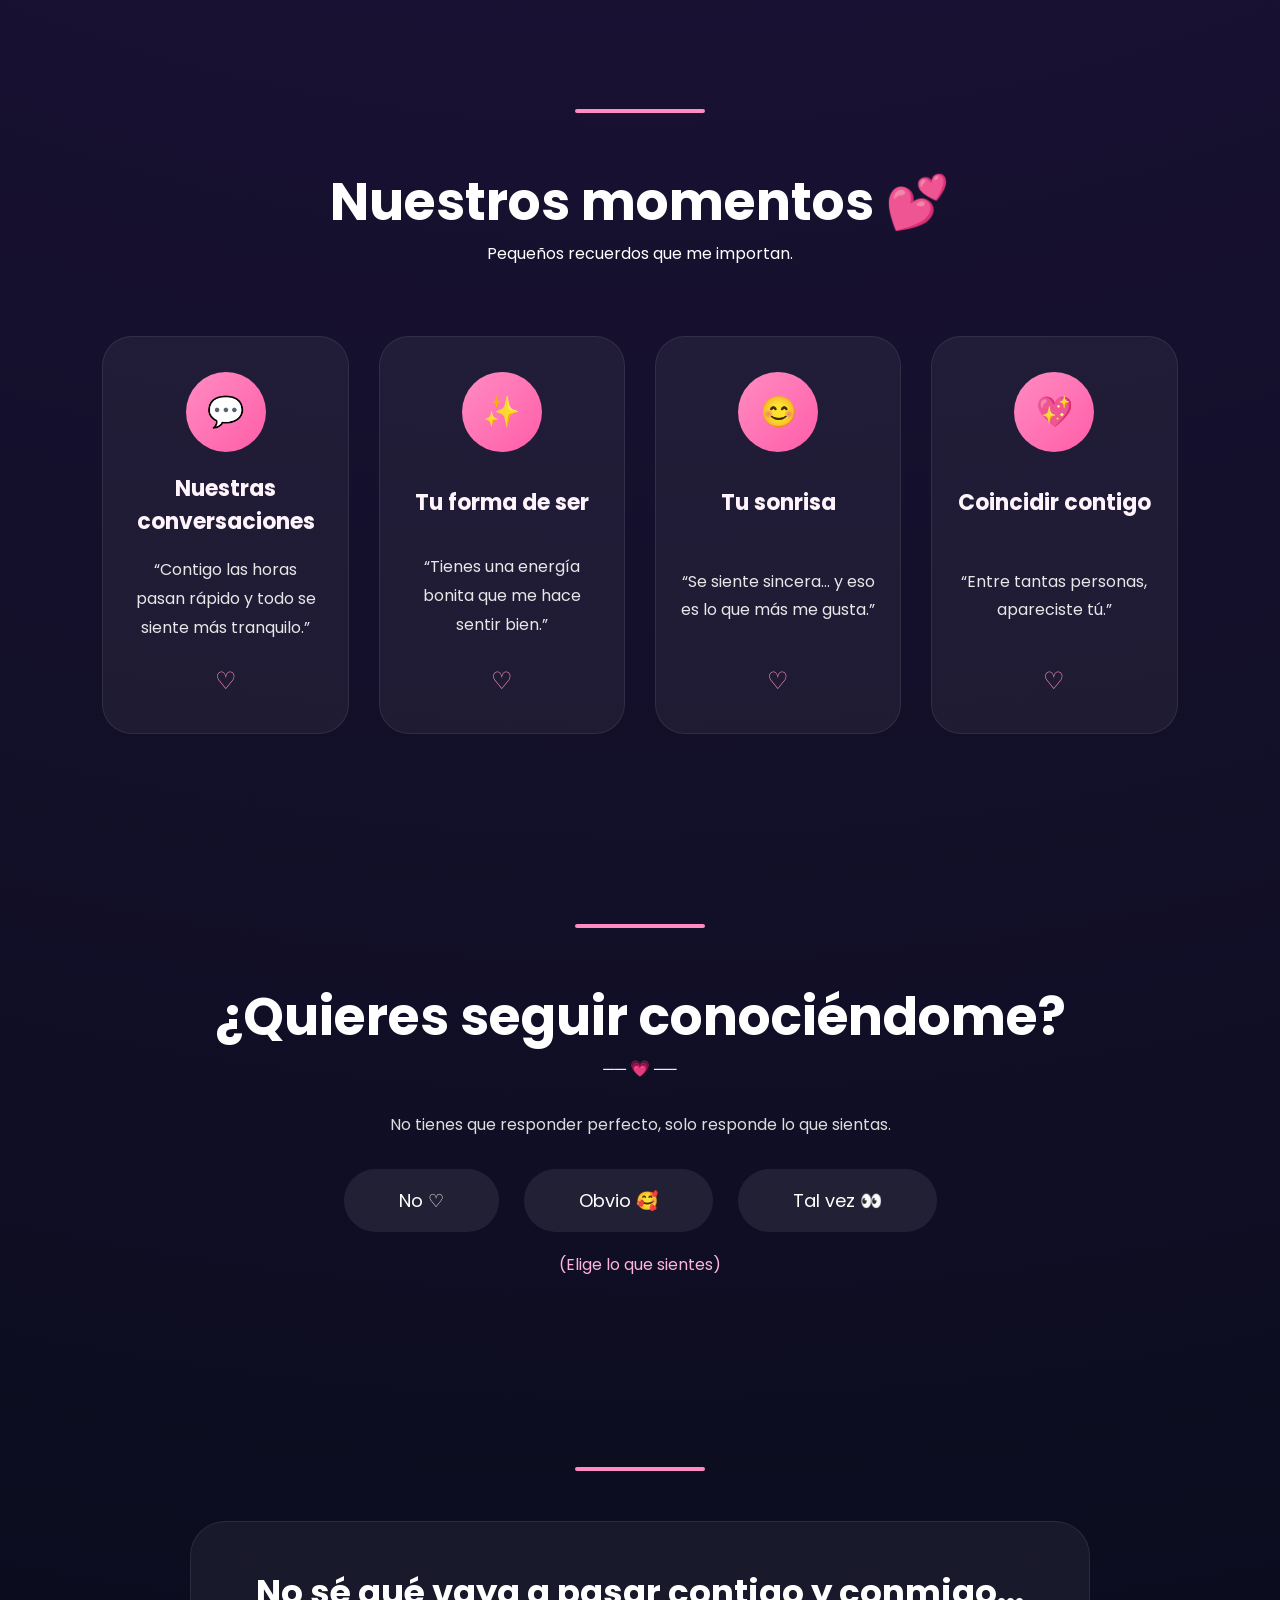
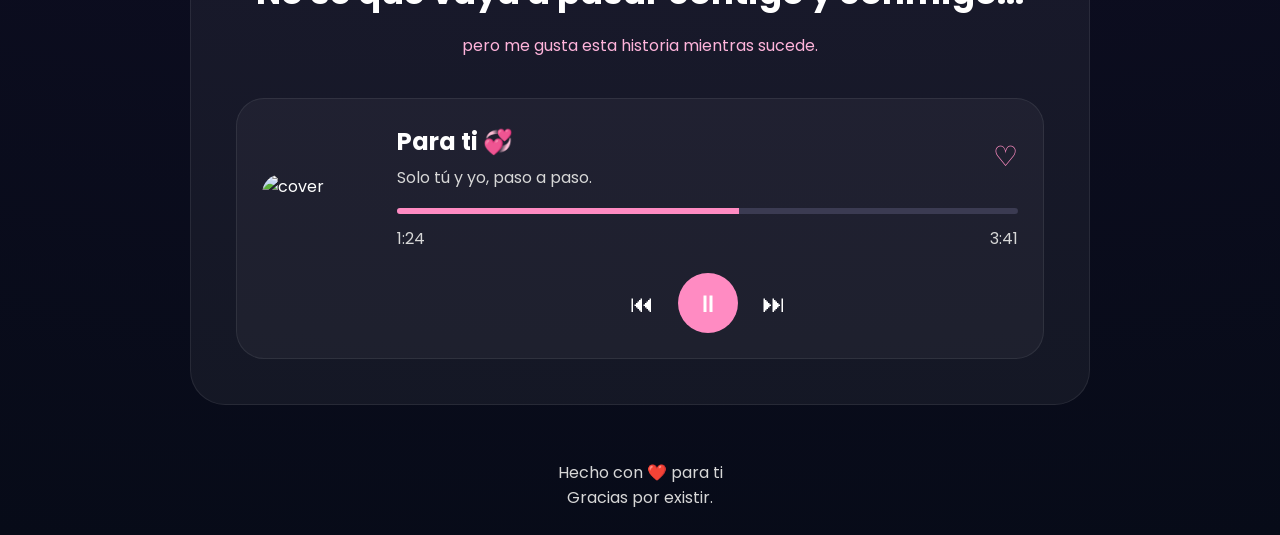
==== commit 52e700ac: "Update index.html" ====
--- a/index.html
+++ b/index.html
@@ -89,7 +89,11 @@
 
 </p>
 
+<!-- 💖 FRASE -->
+
 <div class="frase-romantica">
+
+<div class="overlay-romantico"></div>
 
 <p>
 
@@ -362,7 +366,6 @@
 
 <script src="script.js"></script>
 
-
 </body>
 </html>
 
--- a/style.css
+++ b/style.css
@@ -855,83 +855,191 @@
     justify-content:center;
 }
 
-```css id="r5j3m1"
-/* ======================================== */
-/* ✅ FIX DEFINITIVO GITHUB PAGES */
-/* ======================================== */
-
-/* evita overflow horizontal */
-html,
-body{
-    overflow-x:hidden !important;
-    width:100%;
-    max-width:100%;
-}
-
-/* corrige todos los contenedores */
-*{
-    box-sizing:border-box;
-}
-
-/* evita que fixed cree scroll */
-.stars,
-.stars2,
-.glow,
-.glow1,
-.glow2{
-    max-width:100vw;
-    overflow:hidden !important;
-}
-
-/* evita que transforms creen espacio */
-section,
-div,
-nav,
-footer{
-    max-width:100%;
-}
-
-/* corrige navbar */
-nav{
-    width:100%;
-    left:0;
-    right:0;
-}
-
-/* elimina espacio fantasma abajo */
-body{
-    margin:0;
-    min-height:auto !important;
-}
-
-/* elimina scroll horizontal TOTAL */
-body::-webkit-scrollbar-x{
-    display:none;
-}
-
-/* evita desbordamiento del player */
-.player,
-.music-box,
-.cards,
-.card{
+/* ======================================== */
+/* 🌙 SOL Y LUNA PREMIUM */
+/* PONER AL FINAL DEL CSS */
+/* ======================================== */
+
+.frase-romantica{
+
+    position:relative;
     overflow:hidden;
-}
-
-/* corrige blur overflow */
-.glow{
-    filter:blur(100px);
-}
-
-/* evita ancho extra móvil */
-img{
-    max-width:100%;
-    display:block;
-}
-
-/* corrige footer */
-footer{
-    padding-bottom:30px;
-    margin-bottom:0;
-}
-```
-
+
+    padding:60px 55px;
+
+    border-radius:35px;
+
+    background:rgba(255,255,255,0.05);
+
+    border:1px solid rgba(255,255,255,0.08);
+
+    backdrop-filter:blur(18px);
+
+    isolation:isolate;
+}
+
+/* ✨ CAPA OSCURA SUAVE PARA EL TEXTO */
+
+.frase-romantica::selection{
+    background:#ff8bc2;
+}
+
+/* 🌙 LUNA */
+
+.frase-romantica::before{
+
+    content:"";
+
+    position:absolute;
+
+    top:-20px;
+    right:-20px;
+
+    width:280px;
+    height:280px;
+
+    background-image:url("luna.png");
+
+    background-size:contain;
+    background-repeat:no-repeat;
+    background-position:center;
+
+    opacity:0.95;
+
+    filter:
+    brightness(1.15)
+    contrast(1.1)
+    drop-shadow(0 0 25px rgba(255,255,255,0.30));
+
+    z-index:1;
+
+    pointer-events:none;
+}
+
+/* ☀️ SOL */
+
+.frase-romantica::after{
+
+    content:"";
+
+    position:absolute;
+
+    bottom:-20px;
+    left:-20px;
+
+    width:280px;
+    height:280px;
+
+    background-image:url("sol.png");
+
+    background-size:contain;
+    background-repeat:no-repeat;
+    background-position:center;
+
+    opacity:0.92;
+
+    filter:
+    brightness(1.08)
+    saturate(1.1)
+    drop-shadow(0 0 30px rgba(255,170,100,0.35));
+
+    z-index:1;
+
+    pointer-events:none;
+}
+
+/* ✨ TEXTO */
+
+.frase-romantica p{
+
+    position:relative;
+
+    z-index:3;
+
+    font-family:'Dancing Script',cursive;
+
+    font-size:38px;
+
+    line-height:1.9;
+
+    color:#ffe4f1;
+
+    text-shadow:
+    0 2px 10px rgba(0,0,0,0.55),
+    0 0 18px rgba(0,0,0,0.30);
+}
+
+/* ✨ CAPA CENTRAL SUAVE */
+/* AYUDA A QUE EL TEXTO RESALTE */
+
+.frase-romantica .overlay-romantico{
+
+    position:absolute;
+
+    inset:0;
+
+    background:
+    radial-gradient(
+        circle at center,
+        rgba(10,10,25,0.20) 0%,
+        rgba(10,10,25,0.08) 35%,
+        transparent 65%
+    );
+
+    z-index:2;
+
+    pointer-events:none;
+}
+
+/* 📱 TABLET */
+
+@media(max-width:900px){
+
+    .frase-romantica::before,
+    .frase-romantica::after{
+
+        width:220px;
+        height:220px;
+    }
+
+}
+
+/* 📱 MÓVIL */
+
+@media(max-width:768px){
+
+    .frase-romantica{
+
+        padding:45px 28px;
+    }
+
+    .frase-romantica::before{
+
+        width:170px;
+        height:170px;
+
+        top:-15px;
+        right:-15px;
+
+        opacity:0.85;
+    }
+
+    .frase-romantica::after{
+
+        width:170px;
+        height:170px;
+
+        bottom:-15px;
+        left:-15px;
+
+        opacity:0.82;
+    }
+
+    .frase-romantica p{
+
+        font-size:26px;
+
+        line-height:1.7;
+    }
+
+}
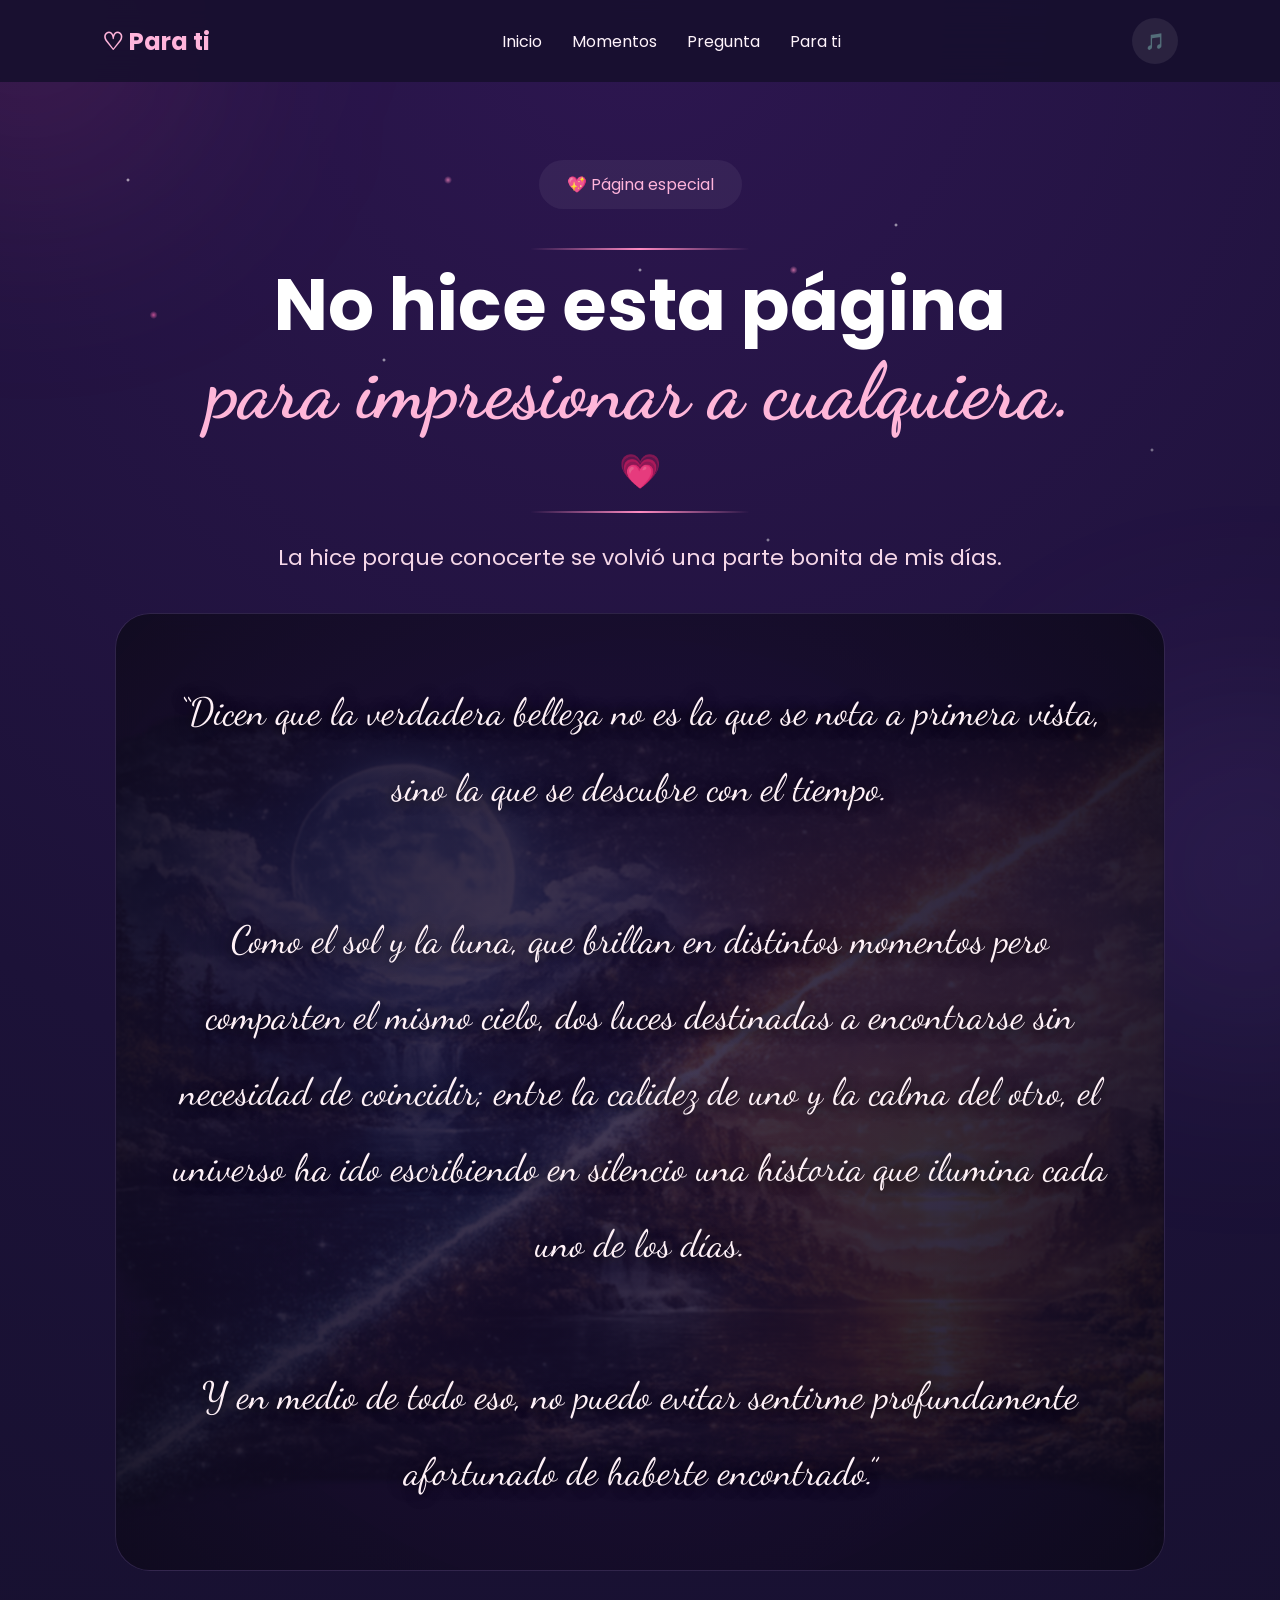
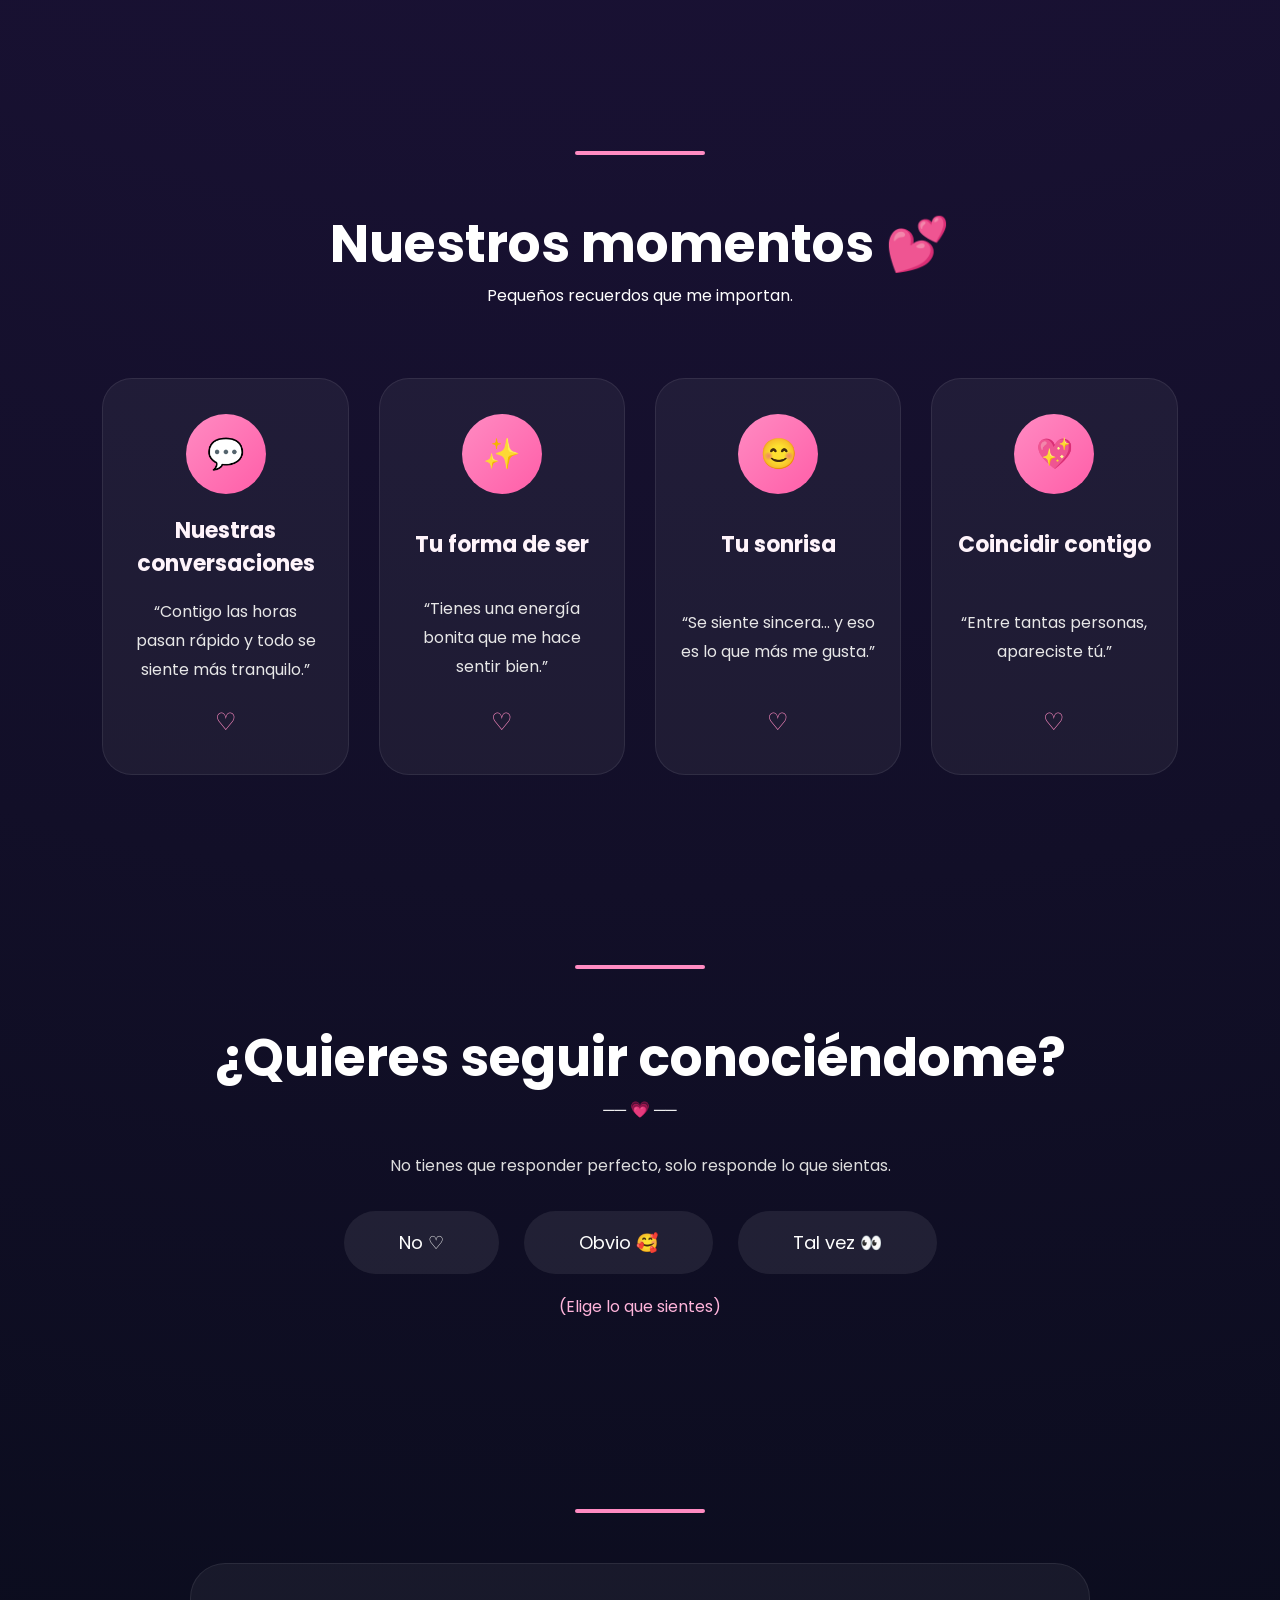
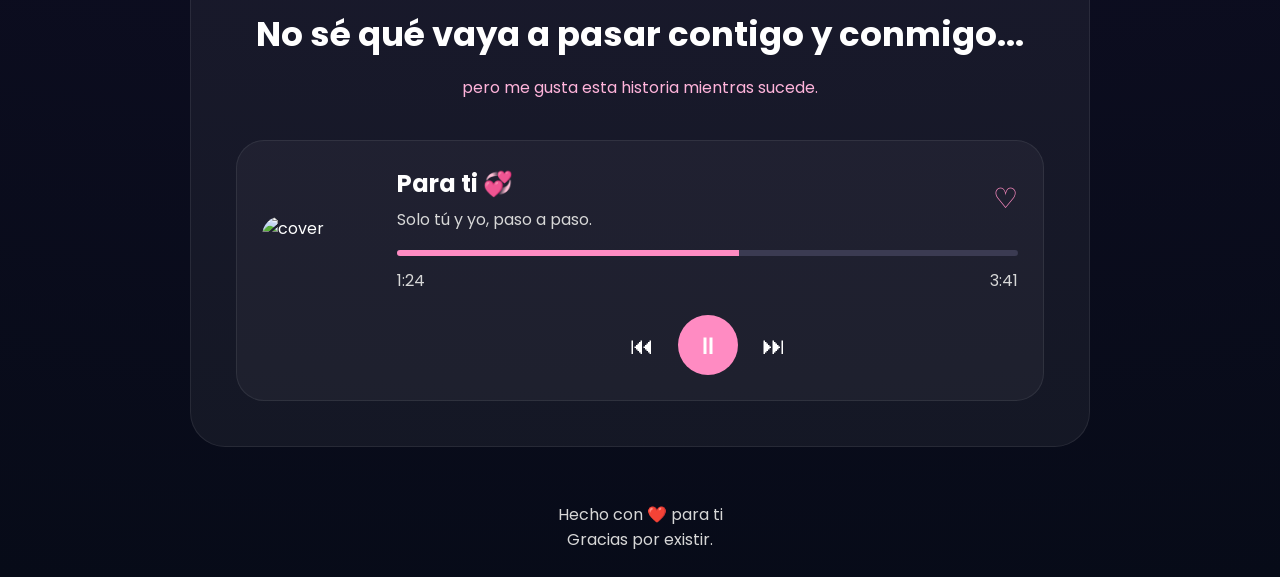
==== commit 86be369b: "Update index.html" ====
--- a/index.html
+++ b/index.html
@@ -13,7 +13,7 @@
 
 <link href="https://fonts.googleapis.com/css2?family=Poppins:wght@300;400;500;600;700;800&family=Dancing+Script:wght@700&display=swap" rel="stylesheet">
 
-<link rel="stylesheet" href="style.css">
+<link rel="stylesheet" href="nuevo.css">
 
 </head>
 
--- a/nuevo.css
+++ b/nuevo.css
@@ -0,0 +1,990 @@
+/* ======================================== */
+/* 🌸 GOOGLE FONT */
+/* ======================================== */
+
+@import url('https://fonts.googleapis.com/css2?family=Poppins:wght@300;400;500;600;700;800&family=Dancing+Script:wght@700&display=swap');
+
+/* ======================================== */
+/* 🌸 RESET */
+/* ======================================== */
+
+*{
+    margin:0;
+    padding:0;
+    box-sizing:border-box;
+    font-family:'Poppins',sans-serif;
+}
+
+html{
+    scroll-behavior:smooth;
+    overflow-x:hidden;
+}
+
+body{
+
+    background:
+    radial-gradient(circle at top,
+    #2d1650 0%,
+    #1c1238 30%,
+    #120f28 65%,
+    #070b18 100%);
+
+    color:white;
+
+    overflow-x:hidden;
+
+    position:relative;
+}
+
+/* ======================================== */
+/* ✅ FIX GLOBAL */
+/* ======================================== */
+
+html,
+body{
+    width:100%;
+    max-width:100%;
+    overflow-x:hidden !important;
+}
+
+section,
+div,
+nav,
+footer{
+    max-width:100%;
+}
+
+/* ======================================== */
+/* 🎵 AUDIO */
+/* ======================================== */
+
+audio{
+    display:none;
+}
+
+/* ======================================== */
+/* 🌌 ESTRELLAS */
+/* ======================================== */
+
+.stars,
+.stars2{
+    position:fixed;
+    inset:0;
+    width:100%;
+    height:100%;
+    pointer-events:none;
+    z-index:0;
+}
+
+.stars::before,
+.stars2::before{
+    content:"";
+    position:absolute;
+    inset:0;
+}
+
+.stars::before{
+
+    background-image:
+    radial-gradient(2px 2px at 10% 20%, rgba(255,255,255,0.9), transparent),
+    radial-gradient(2px 2px at 20% 70%, rgba(255,255,255,0.7), transparent),
+    radial-gradient(2px 2px at 30% 40%, rgba(255,255,255,0.8), transparent),
+    radial-gradient(2px 2px at 40% 80%, rgba(255,255,255,0.6), transparent),
+    radial-gradient(2px 2px at 50% 30%, rgba(255,255,255,0.8), transparent),
+    radial-gradient(2px 2px at 60% 60%, rgba(255,255,255,0.7), transparent),
+    radial-gradient(2px 2px at 70% 25%, rgba(255,255,255,0.8), transparent),
+    radial-gradient(2px 2px at 80% 75%, rgba(255,255,255,0.7), transparent),
+    radial-gradient(2px 2px at 90% 50%, rgba(255,255,255,0.6), transparent);
+
+    animation:twinkle 6s infinite alternate;
+}
+
+.stars2::before{
+
+    background-image:
+    radial-gradient(4px 4px at 12% 35%, rgba(255,105,180,0.7), transparent),
+    radial-gradient(4px 4px at 35% 20%, rgba(255,139,194,0.7), transparent),
+    radial-gradient(4px 4px at 62% 30%, rgba(255,139,194,0.7), transparent);
+
+    animation:twinkle 8s infinite alternate;
+}
+
+@keyframes twinkle{
+
+    from{
+        opacity:0.4;
+    }
+
+    to{
+        opacity:1;
+    }
+
+}
+
+/* ======================================== */
+/* 💖 GLOW */
+/* ======================================== */
+
+.glow{
+    position:fixed;
+    border-radius:50%;
+    filter:blur(120px);
+    pointer-events:none;
+    z-index:0;
+}
+
+.glow1{
+
+    width:300px;
+    height:300px;
+
+    background:rgba(255,80,170,0.16);
+
+    top:-120px;
+    left:-120px;
+}
+
+.glow2{
+
+    width:300px;
+    height:300px;
+
+    background:rgba(170,120,255,0.14);
+
+    bottom:-120px;
+    right:-120px;
+}
+
+/* ======================================== */
+/* 🌸 CONTENIDO */
+/* ======================================== */
+
+nav,
+.hero,
+.moments,
+.question,
+.music,
+footer{
+    position:relative;
+    z-index:2;
+}
+
+/* ======================================== */
+/* 🌸 NAVBAR */
+/* ======================================== */
+
+nav{
+
+    position:fixed;
+
+    top:0;
+    left:0;
+
+    width:100%;
+
+    padding:18px 8%;
+
+    display:flex;
+    justify-content:space-between;
+    align-items:center;
+
+    background:rgba(22,15,45,0.88);
+
+    backdrop-filter:blur(18px);
+
+    z-index:1000;
+}
+
+.logo{
+
+    font-size:24px;
+    font-weight:700;
+
+    color:#ffb4db;
+}
+
+nav ul{
+
+    display:flex;
+    gap:30px;
+
+    list-style:none;
+}
+
+nav ul li a{
+
+    text-decoration:none;
+
+    color:#fff4fb;
+
+    transition:0.3s;
+}
+
+nav ul li a:hover{
+    color:#ff9fcf;
+}
+
+/* ======================================== */
+/* 🎵 ICONO */
+/* ======================================== */
+
+.music-icon{
+
+    width:46px;
+    height:46px;
+
+    border-radius:50%;
+
+    display:flex;
+    justify-content:center;
+    align-items:center;
+
+    background:rgba(255,255,255,0.08);
+
+    cursor:pointer;
+
+    transition:0.3s;
+}
+
+.music-icon:hover{
+
+    background:#ff8bc2;
+
+    transform:scale(1.08);
+}
+
+/* ======================================== */
+/* 🌸 HERO */
+/* ======================================== */
+
+.hero{
+
+    padding:160px 20px 90px;
+
+    text-align:center;
+}
+
+.hero-content{
+    max-width:1050px;
+    margin:auto;
+}
+
+.hero-tag{
+
+    display:inline-block;
+
+    margin-bottom:25px;
+
+    padding:12px 28px;
+
+    border-radius:50px;
+
+    background:rgba(255,255,255,0.06);
+
+    color:#ffb4db;
+}
+
+.titulo-romantico{
+    margin-bottom:25px;
+}
+
+.linea-decorativa{
+
+    width:220px;
+    height:2px;
+
+    margin:14px auto;
+
+    background:
+    linear-gradient(
+    to right,
+    transparent,
+    #ff8bc2,
+    transparent);
+}
+
+.titulo-romantico h1{
+
+    font-size:72px;
+
+    line-height:1.15;
+}
+
+.titulo-romantico h1 span{
+
+    display:block;
+
+    color:#ffb6d9;
+
+    font-size:78px;
+
+    font-family:'Dancing Script',cursive;
+}
+
+.mini-heart{
+
+    margin-top:10px;
+
+    font-size:34px;
+
+    color:#ff9fcf;
+}
+
+.hero-texto{
+
+    max-width:760px;
+
+    margin:0 auto 35px;
+
+    font-size:22px;
+
+    line-height:1.8;
+
+    color:#f5d7e8;
+}
+
+/* ======================================== */
+/* 💖 FRASE */
+/* ======================================== */
+
+.frase-romantica{
+
+    margin-top:25px;
+
+    padding:45px 35px;
+
+    border-radius:35px;
+
+    background:rgba(255,255,255,0.06);
+
+    border:1px solid rgba(255,255,255,0.08);
+
+    backdrop-filter:blur(18px);
+}
+
+.frase-romantica p{
+
+    font-family:'Dancing Script',cursive;
+
+    font-size:38px;
+
+    line-height:1.7;
+
+    color:#ffd1ea;
+}
+
+/* ======================================== */
+/* 🌸 MOMENTS */
+/* ======================================== */
+
+.moments{
+    padding:90px 8%;
+}
+
+.section-line{
+
+    width:130px;
+    height:4px;
+
+    margin:0 auto 50px;
+
+    border-radius:50px;
+
+    background:#ff8bc2;
+}
+
+.moments-title{
+
+    text-align:center;
+
+    margin-bottom:70px;
+}
+
+.moments-title h2{
+    font-size:52px;
+}
+
+/* ======================================== */
+/* 🌸 TARJETAS */
+/* ======================================== */
+
+.cards{
+
+    display:grid;
+
+    grid-template-columns:repeat(4,1fr);
+
+    gap:30px;
+}
+
+.card{
+
+    background:rgba(255,255,255,0.05);
+
+    border:1px solid rgba(255,255,255,0.08);
+
+    border-radius:30px;
+
+    padding:35px 25px;
+
+    text-align:center;
+
+    min-height:340px;
+
+    display:flex;
+    flex-direction:column;
+    justify-content:space-between;
+    align-items:center;
+
+    transition:0.3s;
+}
+
+.card:hover{
+    transform:translateY(-8px);
+}
+
+.circle{
+
+    width:80px;
+    height:80px;
+
+    border-radius:50%;
+
+    display:flex;
+    justify-content:center;
+    align-items:center;
+
+    background:linear-gradient(135deg,#ff8bc2,#ff5ea8);
+
+    font-size:30px;
+
+    margin-bottom:20px;
+}
+
+.card h3{
+
+    font-size:22px;
+
+    margin-bottom:18px;
+
+    color:#fff4fb;
+}
+
+.card span{
+
+    color:#e7e7e7;
+
+    line-height:1.8;
+}
+
+.heart-small{
+
+    margin-top:20px;
+
+    color:#ff8bc2;
+
+    font-size:24px;
+}
+
+/* ======================================== */
+/* 🌸 QUESTION */
+/* ======================================== */
+
+.question{
+
+    padding:100px 20px;
+
+    text-align:center;
+}
+
+.question h2{
+    font-size:52px;
+}
+
+.question-sub{
+
+    margin:30px auto;
+
+    max-width:700px;
+
+    color:#dddddd;
+
+    line-height:1.8;
+}
+
+.buttons{
+
+    display:flex;
+    justify-content:center;
+    align-items:center;
+    gap:25px;
+
+    flex-wrap:wrap;
+}
+
+.buttons button{
+
+    padding:18px 55px;
+
+    border:none;
+
+    border-radius:60px;
+
+    background:rgba(255,255,255,0.08);
+
+    color:white;
+
+    font-size:18px;
+
+    cursor:pointer;
+
+    transition:0.3s;
+}
+
+.buttons button:hover{
+
+    background:#ff8bc2;
+
+    transform:scale(1.05);
+}
+
+.question-text{
+
+    margin-top:20px;
+
+    color:#ffb4db;
+}
+
+/* ======================================== */
+/* 🎵 MUSIC */
+/* ======================================== */
+
+.music{
+    padding:90px 8% 30px;
+}
+
+.music-box{
+
+    max-width:900px;
+
+    margin:auto;
+
+    padding:45px;
+
+    border-radius:35px;
+
+    background:rgba(255,255,255,0.05);
+
+    border:1px solid rgba(255,255,255,0.08);
+}
+
+.music-box h2{
+
+    text-align:center;
+
+    font-size:34px;
+
+    margin-bottom:15px;
+}
+
+.music-subtitle{
+
+    text-align:center;
+
+    margin-bottom:40px;
+
+    color:#ffb4db;
+}
+
+/* ======================================== */
+/* 🎵 PLAYER */
+/* ======================================== */
+
+.player{
+
+    background:rgba(255,255,255,0.04);
+
+    border:1px solid rgba(255,255,255,0.08);
+
+    border-radius:28px;
+
+    padding:25px;
+
+    display:flex;
+    align-items:center;
+    gap:25px;
+
+    flex-wrap:wrap;
+}
+
+.cover{
+
+    width:110px;
+    height:110px;
+
+    border-radius:20px;
+
+    overflow:hidden;
+
+    flex-shrink:0;
+}
+
+.cover img{
+
+    width:100%;
+    height:100%;
+
+    object-fit:cover;
+}
+
+.player-info{
+    flex:1;
+}
+
+.top-info{
+
+    display:flex;
+    justify-content:space-between;
+    align-items:center;
+
+    margin-bottom:18px;
+}
+
+.top-info h3{
+
+    font-size:24px;
+
+    margin-bottom:6px;
+}
+
+.top-info p{
+    color:#d7d7d7;
+}
+
+.heart-player{
+
+    font-size:28px;
+
+    color:#ff8bc2;
+}
+
+.bar{
+
+    width:100%;
+    height:6px;
+
+    background:#3b3b52;
+
+    border-radius:50px;
+
+    overflow:hidden;
+
+    margin-bottom:12px;
+}
+
+.progress{
+
+    width:55%;
+    height:100%;
+
+    background:#ff8bc2;
+}
+
+.time{
+
+    display:flex;
+    justify-content:space-between;
+
+    margin-bottom:22px;
+
+    color:#d7d7d7;
+}
+
+.controls{
+
+    display:flex;
+    justify-content:center;
+    align-items:center;
+
+    gap:24px;
+}
+
+.controls span{
+    font-size:24px;
+}
+
+.play{
+
+    width:60px;
+    height:60px;
+
+    border-radius:50%;
+
+    background:#ff8bc2;
+
+    display:flex;
+    justify-content:center;
+    align-items:center;
+}
+
+/* ======================================== */
+/* 🌸 FOOTER */
+/* ======================================== */
+
+footer{
+
+    text-align:center;
+
+    padding:25px 20px;
+
+    color:#d7d7d7;
+}
+
+/* ======================================== */
+/* 📱 RESPONSIVE */
+/* ======================================== */
+
+@media(max-width:1200px){
+
+    .cards{
+        grid-template-columns:repeat(2,1fr);
+    }
+
+}
+
+@media(max-width:768px){
+
+    nav{
+        flex-direction:column;
+        gap:18px;
+    }
+
+    nav ul{
+        flex-wrap:wrap;
+        justify-content:center;
+        gap:18px;
+    }
+
+    .hero{
+        padding-top:210px;
+    }
+
+    .titulo-romantico h1{
+        font-size:38px;
+    }
+
+    .titulo-romantico h1 span{
+        font-size:46px;
+    }
+
+    .frase-romantica p{
+        font-size:24px;
+    }
+
+    .cards{
+        grid-template-columns:1fr;
+    }
+
+    .question h2{
+        font-size:34px;
+    }
+
+    .player{
+        flex-direction:column;
+        text-align:center;
+    }
+
+    .top-info{
+        flex-direction:column;
+        gap:12px;
+    }
+
+}
+
+@media(max-width:480px){
+
+    .titulo-romantico h1{
+        font-size:30px;
+    }
+
+    .titulo-romantico h1 span{
+        font-size:36px;
+    }
+
+    .hero-texto{
+        font-size:18px;
+    }
+
+    .buttons button{
+        width:100%;
+    }
+
+}
+
+/* ======================================== */
+/* ✅ ALINEAR TARJETAS */
+/* ======================================== */
+
+.cards{
+    align-items:stretch;
+}
+
+.card{
+
+    display:flex;
+    flex-direction:column;
+
+    justify-content:flex-start;
+}
+
+.card h3{
+
+    min-height:60px;
+
+    display:flex;
+    align-items:center;
+    justify-content:center;
+}
+
+.card span{
+
+    flex-grow:1;
+
+    display:flex;
+    align-items:center;
+    justify-content:center;
+}
+
+
+/* ======================================== */
+/* 🌙 FRASE ROMÁNTICA ELEGANTE */
+/* ======================================== */
+
+.frase-romantica{
+
+    position:relative;
+    overflow:hidden;
+
+    padding:60px 55px;
+
+    border-radius:35px;
+
+    background:
+    linear-gradient(
+    135deg,
+    rgba(35,20,65,0.92),
+    rgba(25,15,50,0.92));
+
+    border:1px solid rgba(255,255,255,0.08);
+
+    backdrop-filter:blur(18px);
+
+    isolation:isolate;
+}
+
+/* ✨ IMAGEN DE FONDO SUAVE */
+
+.frase-romantica::before{
+
+    content:"";
+
+    position:absolute;
+    inset:0;
+
+    background-image:url("sol-luna.png");
+
+    background-size:cover;
+    background-position:center;
+
+    opacity:0.28;
+
+    filter:
+    blur(1px)
+    brightness(0.75);
+
+    z-index:1;
+
+    pointer-events:none;
+}
+
+/* ✨ OSCURECER CENTRO */
+/* AYUDA A QUE EL TEXTO RESPIRE */
+
+.frase-romantica::after{
+
+    content:"";
+
+    position:absolute;
+    inset:0;
+
+    background:
+    radial-gradient(
+    circle at center,
+    rgba(15,10,30,0.10) 0%,
+    rgba(15,10,30,0.45) 60%,
+    rgba(10,8,20,0.70) 100%);
+
+    z-index:2;
+
+    pointer-events:none;
+}
+
+/* ✨ TEXTO */
+
+.frase-romantica p{
+
+    position:relative;
+
+    z-index:3;
+
+    font-family:'Dancing Script',cursive;
+
+    font-size:38px;
+
+    line-height:2;
+
+    color:#fff1f7;
+
+    text-shadow:
+    0 2px 12px rgba(0,0,0,0.55),
+    0 0 18px rgba(0,0,0,0.35);
+}
+
+/* 📱 TABLET */
+
+@media(max-width:900px){
+
+    .frase-romantica{
+
+        padding:50px 35px;
+    }
+
+    .frase-romantica p{
+
+        font-size:31px;
+    }
+
+}
+
+/* 📱 MÓVIL */
+
+@media(max-width:768px){
+
+    .frase-romantica{
+
+        padding:40px 25px;
+    }
+
+    .frase-romantica::before{
+
+        opacity:0.18;
+    }
+
+    .frase-romantica p{
+
+        font-size:24px;
+
+        line-height:1.8;
+    }
+
+}
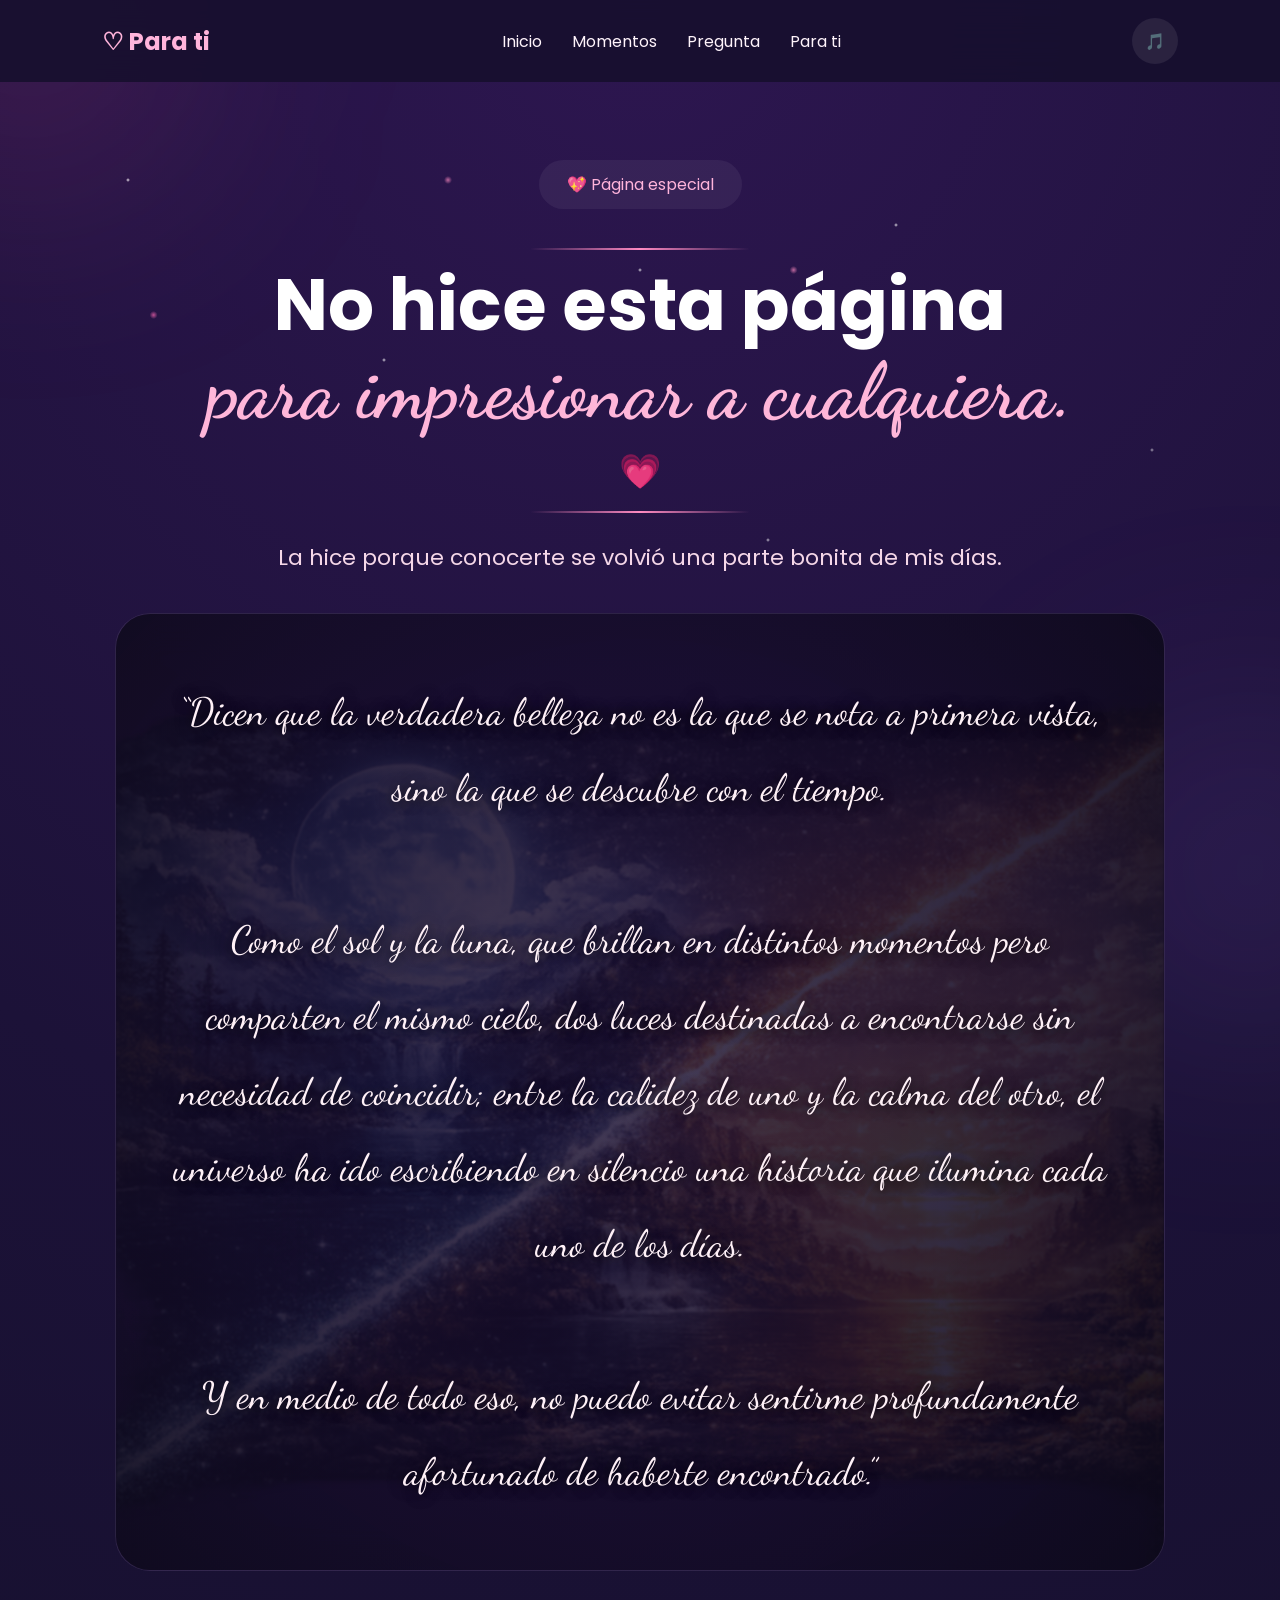
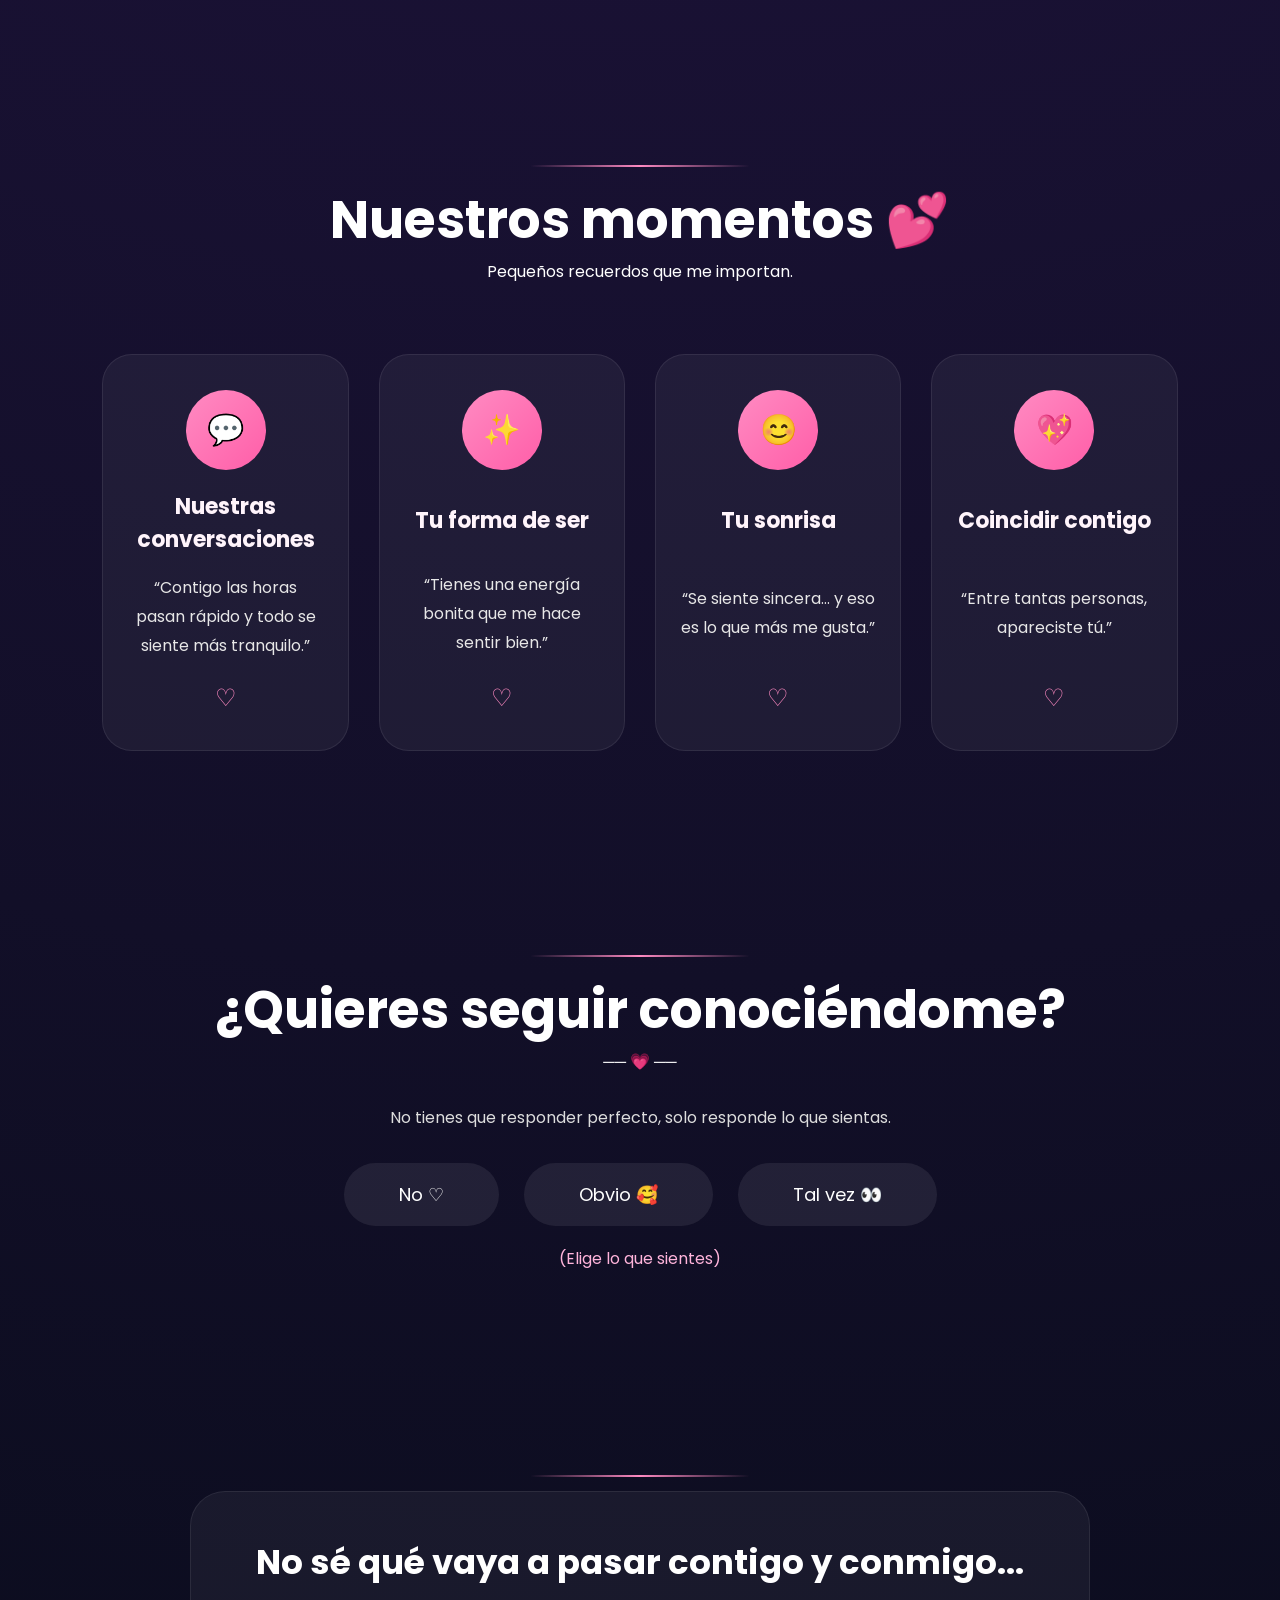
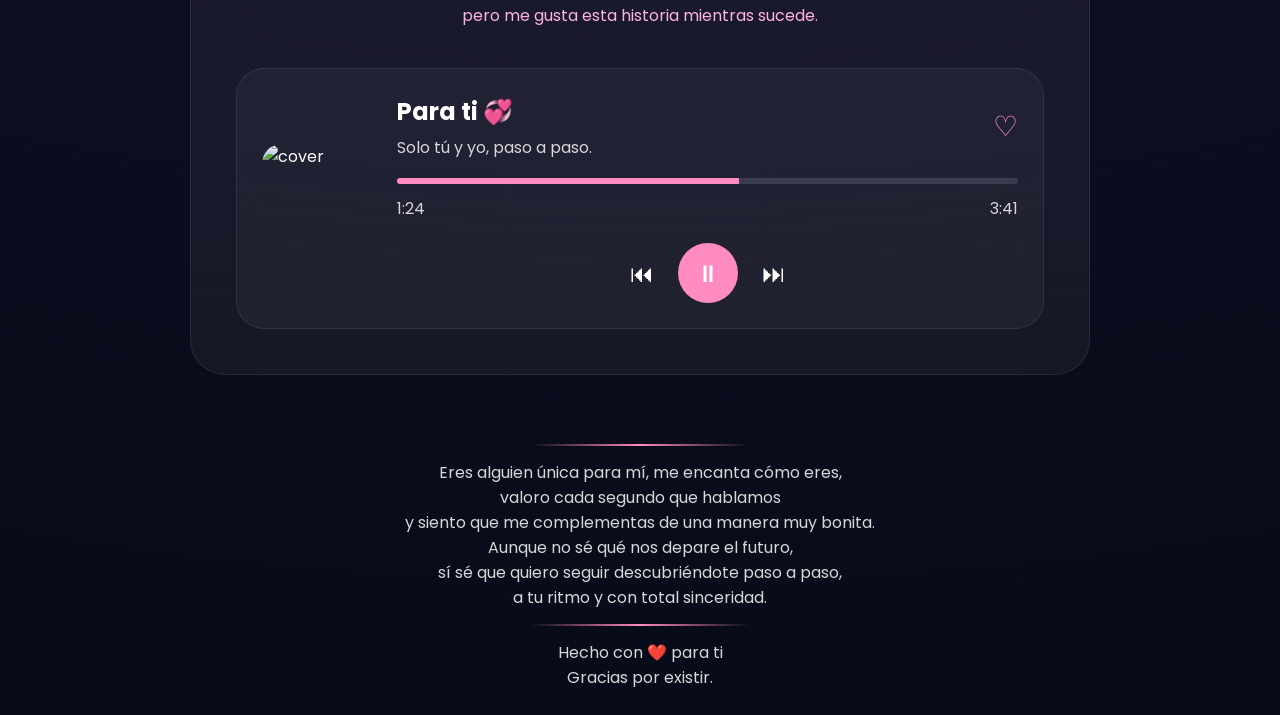
==== commit 011b4d7d: "Update index.html" ====
--- a/index.html
+++ b/index.html
@@ -2,369 +2,181 @@
 <html lang="es">
 
 <head>
-
-<meta charset="UTF-8">
-<meta name="viewport" content="width=device-width, initial-scale=1.0">
-
-<title>Para Ti 💖</title>
-
-<link rel="preconnect" href="https://fonts.googleapis.com">
-<link rel="preconnect" href="https://fonts.gstatic.com" crossorigin>
-
-<link href="https://fonts.googleapis.com/css2?family=Poppins:wght@300;400;500;600;700;800&family=Dancing+Script:wght@700&display=swap" rel="stylesheet">
-
-<link rel="stylesheet" href="nuevo.css">
-
+    <meta charset="UTF-8">
+    <meta name="viewport" content="width=device-width, initial-scale=1.0">
+    <title>Para Ti 💖</title>
+    <link rel="preconnect" href="https://fonts.googleapis.com">
+    <link rel="preconnect" href="https://fonts.gstatic.com" crossorigin>
+    <link href="https://fonts.googleapis.com/css2?family=Poppins:wght@300;400;500;600;700;800&family=Dancing+Script:wght@700&display=swap" rel="stylesheet">
+    <link rel="stylesheet" href="style.css">
 </head>
 
 <body>
 
-<!-- ✨ EFECTOS -->
+    <div class="stars"></div>
+    <div class="stars2"></div>
+    <div class="glow glow1"></div>
+    <div class="glow glow2"></div>
 
-<div class="stars"></div>
-<div class="stars2"></div>
+    <nav>
+        <div class="logo">
+            ♡ Para ti
+        </div>
+        <ul>
+            <li><a href="#inicio">Inicio</a></li>
+            <li><a href="#moments">Momentos</a></li>
+            <li><a href="#question">Pregunta</a></li>
+            <li><a href="#musicSection">Para ti</a></li>
+        </ul>
+        <div class="music-icon" id="musicBtn">
+            🎵
+        </div>
+    </nav>
 
-<div class="glow glow1"></div>
-<div class="glow glow2"></div>
+    <section class="hero" id="inicio">
+        <div class="hero-content">
+            <div class="hero-tag">
+                💖 Página especial
+            </div>
+            <div class="titulo-romantico">
+                <div class="linea-decorativa"></div>
+                <h1>
+                    No hice esta página <br>
+                    <span>para impresionar a cualquiera.</span>
+                </h1>
+                <div class="mini-heart">
+                    💗
+                </div>
+                <div class="linea-decorativa"></div>
+            </div>
+            <p class="hero-texto">
+                La hice porque conocerte se volvió una parte bonita de mis días.
+            </p>
 
-<!-- 💖 NAVBAR -->
+            <div class="frase-romantica">
+                <div class="overlay-romantico"></div>
+                <p>
+                    “Dicen que la verdadera belleza no es la que se nota a primera vista, sino la que se descubre con el tiempo.
+                    <br><br>
+                    Como el sol y la luna, que brillan en distintos momentos pero comparten el mismo cielo, dos luces destinadas a encontrarse sin necesidad de coincidir; entre la calidez de uno y la calma del otro, el universo ha ido escribiendo en silencio una historia que ilumina cada uno de los días.
+                    <br><br>
+                    Y en medio de todo eso, no puedo evitar sentirme profundamente afortunado de haberte encontrado.”
+                </p>
+            </div>
+        </div>
+    </section>
 
-<nav>
+    <section class="moments" id="moments">
+        <div class="linea-decorativa"></div>
+        <div class="moments-title">
+            <h2>Nuestros momentos 💕</h2>
+            <p>Pequeños recuerdos que me importan.</p>
+        </div>
+        <div class="cards">
+            <div class="card">
+                <div class="circle">💬</div>
+                <h3>Nuestras conversaciones</h3>
+                <span>“Contigo las horas pasan rápido y todo se siente más tranquilo.”</span>
+                <div class="heart-small">♡</div>
+            </div>
+            <div class="card">
+                <div class="circle">✨</div>
+                <h3>Tu forma de ser</h3>
+                <span>“Tienes una energía bonita que me hace sentir bien.”</span>
+                <div class="heart-small">♡</div>
+            </div>
+            <div class="card">
+                <div class="circle">😊</div>
+                <h3>Tu sonrisa</h3>
+                <span>“Se siente sincera… y eso es lo que más me gusta.”</span>
+                <div class="heart-small">♡</div>
+            </div>
+            <div class="card">
+                <div class="circle">💖</div>
+                <h3>Coincidir contigo</h3>
+                <span>“Entre tantas personas, apareciste tú.”</span>
+                <div class="heart-small">♡</div>
+            </div>
+        </div>
+    </section>
 
-<div class="logo">
-♡ Para ti
-</div>
+    <section class="question" id="question">
+        <div class="linea-decorativa"></div>
+        <div class="question-container">
+            <h2>¿Quieres seguir conociéndome?</h2>
+            <div class="line-heart">── 💗 ──</div>
+            <p class="question-sub">
+                No tienes que responder perfecto, solo responde lo que sientas.
+            </p>
+            <div class="buttons">
+                <button class="no">No ♡</button>
+                <button class="obvio">Obvio 🥰</button>
+                <button class="maybe">Tal vez 👀</button>
+            </div>
+            <p class="question-text">(Elige lo que sientes)</p>
+        </div>
+    </section>
 
-<ul>
+    <section class="music" id="musicSection">
+        <div class="linea-decorativa"></div>
+        <div class="music-box">
+            <h2>No sé qué vaya a pasar contigo y conmigo...</h2>
+            <p class="music-subtitle">pero me gusta esta historia mientras sucede.</p>
+            <div class="player">
+                <div class="cover">
+                    <img src="https://images.unsplash.com/photo-1516589178581-6cd7833ae3b2?q=80&w=800&auto=format&fit=crop" alt="cover">
+                </div>
+                <div class="player-info">
+                    <div class="top-info">
+                        <div>
+                            <h3>Para ti 💞</h3>
+                            <p>Solo tú y yo, paso a paso.</p>
+                        </div>
+                        <div class="heart-player">♡</div>
+                    </div>
+                    <div class="bar">
+                        <div class="progress"></div>
+                    </div>
+                    <div class="time">
+                        <span>1:24</span>
+                        <span>3:41</span>
+                    </div>
+                    <div class="controls">
+                        <span>⏮</span>
+                        <span class="play" id="playBtn">⏸</span>
+                        <span>⏭</span>
+                    </div>
+                </div>
+            </div>
+        </div>
+    </section>
 
-<li><a href="#inicio">Inicio</a></li>
-<li><a href="#moments">Momentos</a></li>
-<li><a href="#question">Pregunta</a></li>
-<li><a href="#musicSection">Para ti</a></li>
+    <footer class="footer-romantico">
+        <div class="linea-decorativa"></div>
+        <div class="dedicatoria-contenedor">
+            <p class="frase-poetica">
+                Eres alguien única para mí, me encanta cómo eres,<br>
+                valoro cada segundo que hablamos<br>
+                y siento que me complementas de una manera muy bonita.
+            </p>
+            <p class="frase-poetica">
+                Aunque no sé qué nos depare el futuro,<br>
+                sí sé que quiero seguir descubriéndote paso a paso,<br>
+                a tu ritmo y con total sinceridad.
+            </p>
+        </div> 
+        <div class="linea-decorativa"></div>
+        <div class="firma-final">
+            <p>Hecho con ❤️ para ti</p>
+            <p>Gracias por existir.</p>
+        </div>
+    </footer>
 
-</ul>
+    <audio id="music" loop>
+        <source src="musica.mp3" type="audio/mp3">
+    </audio>
 
-<div class="music-icon" id="musicBtn">
-🎵
-</div>
-
-</nav>
-
-<!-- 💖 HERO -->
-
-<section class="hero" id="inicio">
-
-<div class="overlay"></div>
-
-<div class="hero-content">
-
-<div class="hero-tag">
-💖 Página especial
-</div>
-
-<div class="titulo-romantico">
-
-<div class="linea-decorativa"></div>
-
-<h1>
-No hice esta página <br>
-
-<span>
-para impresionar a cualquiera.
-</span>
-</h1>
-
-<div class="mini-heart">
-💗
-</div>
-
-<div class="linea-decorativa"></div>
-
-</div>
-
-<p class="hero-texto">
-
-La hice porque conocerte se volvió
-una parte bonita de mis días.
-
-</p>
-
-<!-- 💖 FRASE -->
-
-<div class="frase-romantica">
-
-<div class="overlay-romantico"></div>
-
-<p>
-
-“Dicen que la verdadera belleza no es la que se nota a primera vista,
-sino la que se descubre con el tiempo.
-
-<br><br>
-
-Como el sol y la luna, que brillan en distintos momentos
-pero comparten el mismo cielo, dos luces destinadas a encontrarse
-sin necesidad de coincidir; entre la calidez de uno y la calma del otro,
-el universo ha ido escribiendo en silencio una historia que ilumina
-cada uno de los días.
-
-<br><br>
-
-Y en medio de todo eso,
-no puedo evitar sentirme profundamente afortunado
-de haberte encontrado.”
-
-</p>
-
-</div>
-
-</div>
-
-</section>
-
-<!-- 💕 MOMENTS -->
-
-<section class="moments" id="moments">
-
-<div class="section-line"></div>
-
-<div class="moments-title">
-
-<h2>
-Nuestros momentos 💕
-</h2>
-
-<p>
-Pequeños recuerdos que me importan.
-</p>
-
-</div>
-
-<div class="cards">
-
-<div class="card">
-
-<div class="circle">💬</div>
-
-<h3>
-Nuestras conversaciones
-</h3>
-
-<span>
-“Contigo las horas pasan rápido y todo se siente más tranquilo.”
-</span>
-
-<div class="heart-small">
-♡
-</div>
-
-</div>
-
-<div class="card">
-
-<div class="circle">✨</div>
-
-<h3>
-Tu forma de ser
-</h3>
-
-<span>
-“Tienes una energía bonita que me hace sentir bien.”
-</span>
-
-<div class="heart-small">
-♡
-</div>
-
-</div>
-
-<div class="card">
-
-<div class="circle">😊</div>
-
-<h3>
-Tu sonrisa
-</h3>
-
-<span>
-“Se siente sincera… y eso es lo que más me gusta.”
-</span>
-
-<div class="heart-small">
-♡
-</div>
-
-</div>
-
-<div class="card">
-
-<div class="circle">💖</div>
-
-<h3>
-Coincidir contigo
-</h3>
-
-<span>
-“Entre tantas personas, apareciste tú.”
-</span>
-
-<div class="heart-small">
-♡
-</div>
-
-</div>
-
-</div>
-
-</section>
-
-<!-- 💌 QUESTION -->
-
-<section class="question" id="question">
-
-<div class="question-container">
-
-<div class="section-line"></div>
-
-<h2>
-¿Quieres seguir conociéndome?
-</h2>
-
-<div class="line-heart">
-── 💗 ──
-</div>
-
-<p class="question-sub">
-
-No tienes que responder perfecto,
-solo responde lo que sientas.
-
-</p>
-
-<div class="buttons">
-
-<button class="no">
-No ♡
-</button>
-
-<button class="obvio">
-Obvio 🥰
-</button>
-
-<button class="maybe">
-Tal vez 👀
-</button>
-
-</div>
-
-<p class="question-text">
-(Elige lo que sientes)
-</p>
-
-</div>
-
-</section>
-
-<!-- 🎵 MUSIC -->
-
-<section class="music" id="musicSection">
-
-<div class="section-line"></div>
-
-<div class="music-box">
-
-<h2>
-No sé qué vaya a pasar contigo y conmigo...
-</h2>
-
-<p class="music-subtitle">
-pero me gusta esta historia mientras sucede.
-</p>
-
-<div class="player">
-
-<div class="cover">
-
-<img
-src="https://images.unsplash.com/photo-1516589178581-6cd7833ae3b2?q=80&w=800&auto=format&fit=crop"
-alt="cover">
-
-</div>
-
-<div class="player-info">
-
-<div class="top-info">
-
-<div>
-
-<h3>
-Para ti 💞
-</h3>
-
-<p>
-Solo tú y yo, paso a paso.
-</p>
-
-</div>
-
-<div class="heart-player">
-♡
-</div>
-
-</div>
-
-<div class="bar">
-<div class="progress"></div>
-</div>
-
-<div class="time">
-
-<span>1:24</span>
-<span>3:41</span>
-
-</div>
-
-<div class="controls">
-
-<span>⏮</span>
-
-<span class="play" id="playBtn">
-⏸
-</span>
-
-<span>⏭</span>
-
-</div>
-
-</div>
-
-</div>
-
-</div>
-
-</section>
-
-<!-- 💖 FOOTER -->
-
-<footer>
-
-<p>
-Hecho con ❤️ para ti
-</p>
-
-<p>
-Gracias por existir.
-</p>
-
-</footer>
-
-<!-- 🎵 AUDIO -->
-
-<audio id="music" loop>
-<source src="musica.mp3" type="audio/mp3">
-</audio>
-
-<script src="script.js"></script>
+    <script src="script.js"></script>
 
 </body>
 </html>
--- a/style.css
+++ b/style.css
@@ -0,0 +1,990 @@
+/* ======================================== */
+/* 🌸 GOOGLE FONT */
+/* ======================================== */
+
+@import url('https://fonts.googleapis.com/css2?family=Poppins:wght@300;400;500;600;700;800&family=Dancing+Script:wght@700&display=swap');
+
+/* ======================================== */
+/* 🌸 RESET */
+/* ======================================== */
+
+*{
+    margin:0;
+    padding:0;
+    box-sizing:border-box;
+    font-family:'Poppins',sans-serif;
+}
+
+html{
+    scroll-behavior:smooth;
+    overflow-x:hidden;
+}
+
+body{
+
+    background:
+    radial-gradient(circle at top,
+    #2d1650 0%,
+    #1c1238 30%,
+    #120f28 65%,
+    #070b18 100%);
+
+    color:white;
+
+    overflow-x:hidden;
+
+    position:relative;
+}
+
+/* ======================================== */
+/* ✅ FIX GLOBAL */
+/* ======================================== */
+
+html,
+body{
+    width:100%;
+    max-width:100%;
+    overflow-x:hidden !important;
+}
+
+section,
+div,
+nav,
+footer{
+    max-width:100%;
+}
+
+/* ======================================== */
+/* 🎵 AUDIO */
+/* ======================================== */
+
+audio{
+    display:none;
+}
+
+/* ======================================== */
+/* 🌌 ESTRELLAS */
+/* ======================================== */
+
+.stars,
+.stars2{
+    position:fixed;
+    inset:0;
+    width:100%;
+    height:100%;
+    pointer-events:none;
+    z-index:0;
+}
+
+.stars::before,
+.stars2::before{
+    content:"";
+    position:absolute;
+    inset:0;
+}
+
+.stars::before{
+
+    background-image:
+    radial-gradient(2px 2px at 10% 20%, rgba(255,255,255,0.9), transparent),
+    radial-gradient(2px 2px at 20% 70%, rgba(255,255,255,0.7), transparent),
+    radial-gradient(2px 2px at 30% 40%, rgba(255,255,255,0.8), transparent),
+    radial-gradient(2px 2px at 40% 80%, rgba(255,255,255,0.6), transparent),
+    radial-gradient(2px 2px at 50% 30%, rgba(255,255,255,0.8), transparent),
+    radial-gradient(2px 2px at 60% 60%, rgba(255,255,255,0.7), transparent),
+    radial-gradient(2px 2px at 70% 25%, rgba(255,255,255,0.8), transparent),
+    radial-gradient(2px 2px at 80% 75%, rgba(255,255,255,0.7), transparent),
+    radial-gradient(2px 2px at 90% 50%, rgba(255,255,255,0.6), transparent);
+
+    animation:twinkle 6s infinite alternate;
+}
+
+.stars2::before{
+
+    background-image:
+    radial-gradient(4px 4px at 12% 35%, rgba(255,105,180,0.7), transparent),
+    radial-gradient(4px 4px at 35% 20%, rgba(255,139,194,0.7), transparent),
+    radial-gradient(4px 4px at 62% 30%, rgba(255,139,194,0.7), transparent);
+
+    animation:twinkle 8s infinite alternate;
+}
+
+@keyframes twinkle{
+
+    from{
+        opacity:0.4;
+    }
+
+    to{
+        opacity:1;
+    }
+
+}
+
+/* ======================================== */
+/* 💖 GLOW */
+/* ======================================== */
+
+.glow{
+    position:fixed;
+    border-radius:50%;
+    filter:blur(120px);
+    pointer-events:none;
+    z-index:0;
+}
+
+.glow1{
+
+    width:300px;
+    height:300px;
+
+    background:rgba(255,80,170,0.16);
+
+    top:-120px;
+    left:-120px;
+}
+
+.glow2{
+
+    width:300px;
+    height:300px;
+
+    background:rgba(170,120,255,0.14);
+
+    bottom:-120px;
+    right:-120px;
+}
+
+/* ======================================== */
+/* 🌸 CONTENIDO */
+/* ======================================== */
+
+nav,
+.hero,
+.moments,
+.question,
+.music,
+footer{
+    position:relative;
+    z-index:2;
+}
+
+/* ======================================== */
+/* 🌸 NAVBAR */
+/* ======================================== */
+
+nav{
+
+    position:fixed;
+
+    top:0;
+    left:0;
+
+    width:100%;
+
+    padding:18px 8%;
+
+    display:flex;
+    justify-content:space-between;
+    align-items:center;
+
+    background:rgba(22,15,45,0.88);
+
+    backdrop-filter:blur(18px);
+
+    z-index:1000;
+}
+
+.logo{
+
+    font-size:24px;
+    font-weight:700;
+
+    color:#ffb4db;
+}
+
+nav ul{
+
+    display:flex;
+    gap:30px;
+
+    list-style:none;
+}
+
+nav ul li a{
+
+    text-decoration:none;
+
+    color:#fff4fb;
+
+    transition:0.3s;
+}
+
+nav ul li a:hover{
+    color:#ff9fcf;
+}
+
+/* ======================================== */
+/* 🎵 ICONO */
+/* ======================================== */
+
+.music-icon{
+
+    width:46px;
+    height:46px;
+
+    border-radius:50%;
+
+    display:flex;
+    justify-content:center;
+    align-items:center;
+
+    background:rgba(255,255,255,0.08);
+
+    cursor:pointer;
+
+    transition:0.3s;
+}
+
+.music-icon:hover{
+
+    background:#ff8bc2;
+
+    transform:scale(1.08);
+}
+
+/* ======================================== */
+/* 🌸 HERO */
+/* ======================================== */
+
+.hero{
+
+    padding:160px 20px 90px;
+
+    text-align:center;
+}
+
+.hero-content{
+    max-width:1050px;
+    margin:auto;
+}
+
+.hero-tag{
+
+    display:inline-block;
+
+    margin-bottom:25px;
+
+    padding:12px 28px;
+
+    border-radius:50px;
+
+    background:rgba(255,255,255,0.06);
+
+    color:#ffb4db;
+}
+
+.titulo-romantico{
+    margin-bottom:25px;
+}
+
+.linea-decorativa{
+
+    width:220px;
+    height:2px;
+
+    margin:14px auto;
+
+    background:
+    linear-gradient(
+    to right,
+    transparent,
+    #ff8bc2,
+    transparent);
+}
+
+.titulo-romantico h1{
+
+    font-size:72px;
+
+    line-height:1.15;
+}
+
+.titulo-romantico h1 span{
+
+    display:block;
+
+    color:#ffb6d9;
+
+    font-size:78px;
+
+    font-family:'Dancing Script',cursive;
+}
+
+.mini-heart{
+
+    margin-top:10px;
+
+    font-size:34px;
+
+    color:#ff9fcf;
+}
+
+.hero-texto{
+
+    max-width:760px;
+
+    margin:0 auto 35px;
+
+    font-size:22px;
+
+    line-height:1.8;
+
+    color:#f5d7e8;
+}
+
+/* ======================================== */
+/* 💖 FRASE */
+/* ======================================== */
+
+.frase-romantica{
+
+    margin-top:25px;
+
+    padding:45px 35px;
+
+    border-radius:35px;
+
+    background:rgba(255,255,255,0.06);
+
+    border:1px solid rgba(255,255,255,0.08);
+
+    backdrop-filter:blur(18px);
+}
+
+.frase-romantica p{
+
+    font-family:'Dancing Script',cursive;
+
+    font-size:38px;
+
+    line-height:1.7;
+
+    color:#ffd1ea;
+}
+
+/* ======================================== */
+/* 🌸 MOMENTS */
+/* ======================================== */
+
+.moments{
+    padding:90px 8%;
+}
+
+.section-line{
+
+    width:130px;
+    height:4px;
+
+    margin:0 auto 50px;
+
+    border-radius:50px;
+
+    background:#ff8bc2;
+}
+
+.moments-title{
+
+    text-align:center;
+
+    margin-bottom:70px;
+}
+
+.moments-title h2{
+    font-size:52px;
+}
+
+/* ======================================== */
+/* 🌸 TARJETAS */
+/* ======================================== */
+
+.cards{
+
+    display:grid;
+
+    grid-template-columns:repeat(4,1fr);
+
+    gap:30px;
+}
+
+.card{
+
+    background:rgba(255,255,255,0.05);
+
+    border:1px solid rgba(255,255,255,0.08);
+
+    border-radius:30px;
+
+    padding:35px 25px;
+
+    text-align:center;
+
+    min-height:340px;
+
+    display:flex;
+    flex-direction:column;
+    justify-content:space-between;
+    align-items:center;
+
+    transition:0.3s;
+}
+
+.card:hover{
+    transform:translateY(-8px);
+}
+
+.circle{
+
+    width:80px;
+    height:80px;
+
+    border-radius:50%;
+
+    display:flex;
+    justify-content:center;
+    align-items:center;
+
+    background:linear-gradient(135deg,#ff8bc2,#ff5ea8);
+
+    font-size:30px;
+
+    margin-bottom:20px;
+}
+
+.card h3{
+
+    font-size:22px;
+
+    margin-bottom:18px;
+
+    color:#fff4fb;
+}
+
+.card span{
+
+    color:#e7e7e7;
+
+    line-height:1.8;
+}
+
+.heart-small{
+
+    margin-top:20px;
+
+    color:#ff8bc2;
+
+    font-size:24px;
+}
+
+/* ======================================== */
+/* 🌸 QUESTION */
+/* ======================================== */
+
+.question{
+
+    padding:100px 20px;
+
+    text-align:center;
+}
+
+.question h2{
+    font-size:52px;
+}
+
+.question-sub{
+
+    margin:30px auto;
+
+    max-width:700px;
+
+    color:#dddddd;
+
+    line-height:1.8;
+}
+
+.buttons{
+
+    display:flex;
+    justify-content:center;
+    align-items:center;
+    gap:25px;
+
+    flex-wrap:wrap;
+}
+
+.buttons button{
+
+    padding:18px 55px;
+
+    border:none;
+
+    border-radius:60px;
+
+    background:rgba(255,255,255,0.08);
+
+    color:white;
+
+    font-size:18px;
+
+    cursor:pointer;
+
+    transition:0.3s;
+}
+
+.buttons button:hover{
+
+    background:#ff8bc2;
+
+    transform:scale(1.05);
+}
+
+.question-text{
+
+    margin-top:20px;
+
+    color:#ffb4db;
+}
+
+/* ======================================== */
+/* 🎵 MUSIC */
+/* ======================================== */
+
+.music{
+    padding:90px 8% 30px;
+}
+
+.music-box{
+
+    max-width:900px;
+
+    margin:auto;
+
+    padding:45px;
+
+    border-radius:35px;
+
+    background:rgba(255,255,255,0.05);
+
+    border:1px solid rgba(255,255,255,0.08);
+}
+
+.music-box h2{
+
+    text-align:center;
+
+    font-size:34px;
+
+    margin-bottom:15px;
+}
+
+.music-subtitle{
+
+    text-align:center;
+
+    margin-bottom:40px;
+
+    color:#ffb4db;
+}
+
+/* ======================================== */
+/* 🎵 PLAYER */
+/* ======================================== */
+
+.player{
+
+    background:rgba(255,255,255,0.04);
+
+    border:1px solid rgba(255,255,255,0.08);
+
+    border-radius:28px;
+
+    padding:25px;
+
+    display:flex;
+    align-items:center;
+    gap:25px;
+
+    flex-wrap:wrap;
+}
+
+.cover{
+
+    width:110px;
+    height:110px;
+
+    border-radius:20px;
+
+    overflow:hidden;
+
+    flex-shrink:0;
+}
+
+.cover img{
+
+    width:100%;
+    height:100%;
+
+    object-fit:cover;
+}
+
+.player-info{
+    flex:1;
+}
+
+.top-info{
+
+    display:flex;
+    justify-content:space-between;
+    align-items:center;
+
+    margin-bottom:18px;
+}
+
+.top-info h3{
+
+    font-size:24px;
+
+    margin-bottom:6px;
+}
+
+.top-info p{
+    color:#d7d7d7;
+}
+
+.heart-player{
+
+    font-size:28px;
+
+    color:#ff8bc2;
+}
+
+.bar{
+
+    width:100%;
+    height:6px;
+
+    background:#3b3b52;
+
+    border-radius:50px;
+
+    overflow:hidden;
+
+    margin-bottom:12px;
+}
+
+.progress{
+
+    width:55%;
+    height:100%;
+
+    background:#ff8bc2;
+}
+
+.time{
+
+    display:flex;
+    justify-content:space-between;
+
+    margin-bottom:22px;
+
+    color:#d7d7d7;
+}
+
+.controls{
+
+    display:flex;
+    justify-content:center;
+    align-items:center;
+
+    gap:24px;
+}
+
+.controls span{
+    font-size:24px;
+}
+
+.play{
+
+    width:60px;
+    height:60px;
+
+    border-radius:50%;
+
+    background:#ff8bc2;
+
+    display:flex;
+    justify-content:center;
+    align-items:center;
+}
+
+/* ======================================== */
+/* 🌸 FOOTER */
+/* ======================================== */
+
+footer{
+
+    text-align:center;
+
+    padding:25px 20px;
+
+    color:#d7d7d7;
+}
+
+/* ======================================== */
+/* 📱 RESPONSIVE */
+/* ======================================== */
+
+@media(max-width:1200px){
+
+    .cards{
+        grid-template-columns:repeat(2,1fr);
+    }
+
+}
+
+@media(max-width:768px){
+
+    nav{
+        flex-direction:column;
+        gap:18px;
+    }
+
+    nav ul{
+        flex-wrap:wrap;
+        justify-content:center;
+        gap:18px;
+    }
+
+    .hero{
+        padding-top:210px;
+    }
+
+    .titulo-romantico h1{
+        font-size:38px;
+    }
+
+    .titulo-romantico h1 span{
+        font-size:46px;
+    }
+
+    .frase-romantica p{
+        font-size:24px;
+    }
+
+    .cards{
+        grid-template-columns:1fr;
+    }
+
+    .question h2{
+        font-size:34px;
+    }
+
+    .player{
+        flex-direction:column;
+        text-align:center;
+    }
+
+    .top-info{
+        flex-direction:column;
+        gap:12px;
+    }
+
+}
+
+@media(max-width:480px){
+
+    .titulo-romantico h1{
+        font-size:30px;
+    }
+
+    .titulo-romantico h1 span{
+        font-size:36px;
+    }
+
+    .hero-texto{
+        font-size:18px;
+    }
+
+    .buttons button{
+        width:100%;
+    }
+
+}
+
+/* ======================================== */
+/* ✅ ALINEAR TARJETAS */
+/* ======================================== */
+
+.cards{
+    align-items:stretch;
+}
+
+.card{
+
+    display:flex;
+    flex-direction:column;
+
+    justify-content:flex-start;
+}
+
+.card h3{
+
+    min-height:60px;
+
+    display:flex;
+    align-items:center;
+    justify-content:center;
+}
+
+.card span{
+
+    flex-grow:1;
+
+    display:flex;
+    align-items:center;
+    justify-content:center;
+}
+
+
+/* ======================================== */
+/* 🌙 FRASE ROMÁNTICA ELEGANTE */
+/* ======================================== */
+
+.frase-romantica{
+
+    position:relative;
+    overflow:hidden;
+
+    padding:60px 55px;
+
+    border-radius:35px;
+
+    background:
+    linear-gradient(
+    135deg,
+    rgba(35,20,65,0.92),
+    rgba(25,15,50,0.92));
+
+    border:1px solid rgba(255,255,255,0.08);
+
+    backdrop-filter:blur(18px);
+
+    isolation:isolate;
+}
+
+/* ✨ IMAGEN DE FONDO SUAVE */
+
+.frase-romantica::before{
+
+    content:"";
+
+    position:absolute;
+    inset:0;
+
+    background-image:url("sol-luna.png");
+
+    background-size:cover;
+    background-position:center;
+
+    opacity:0.28;
+
+    filter:
+    blur(1px)
+    brightness(0.75);
+
+    z-index:1;
+
+    pointer-events:none;
+}
+
+/* ✨ OSCURECER CENTRO */
+/* AYUDA A QUE EL TEXTO RESPIRE */
+
+.frase-romantica::after{
+
+    content:"";
+
+    position:absolute;
+    inset:0;
+
+    background:
+    radial-gradient(
+    circle at center,
+    rgba(15,10,30,0.10) 0%,
+    rgba(15,10,30,0.45) 60%,
+    rgba(10,8,20,0.70) 100%);
+
+    z-index:2;
+
+    pointer-events:none;
+}
+
+/* ✨ TEXTO */
+
+.frase-romantica p{
+
+    position:relative;
+
+    z-index:3;
+
+    font-family:'Dancing Script',cursive;
+
+    font-size:38px;
+
+    line-height:2;
+
+    color:#fff1f7;
+
+    text-shadow:
+    0 2px 12px rgba(0,0,0,0.55),
+    0 0 18px rgba(0,0,0,0.35);
+}
+
+/* 📱 TABLET */
+
+@media(max-width:900px){
+
+    .frase-romantica{
+
+        padding:50px 35px;
+    }
+
+    .frase-romantica p{
+
+        font-size:31px;
+    }
+
+}
+
+/* 📱 MÓVIL */
+
+@media(max-width:768px){
+
+    .frase-romantica{
+
+        padding:40px 25px;
+    }
+
+    .frase-romantica::before{
+
+        opacity:0.18;
+    }
+
+    .frase-romantica p{
+
+        font-size:24px;
+
+        line-height:1.8;
+    }
+
+}
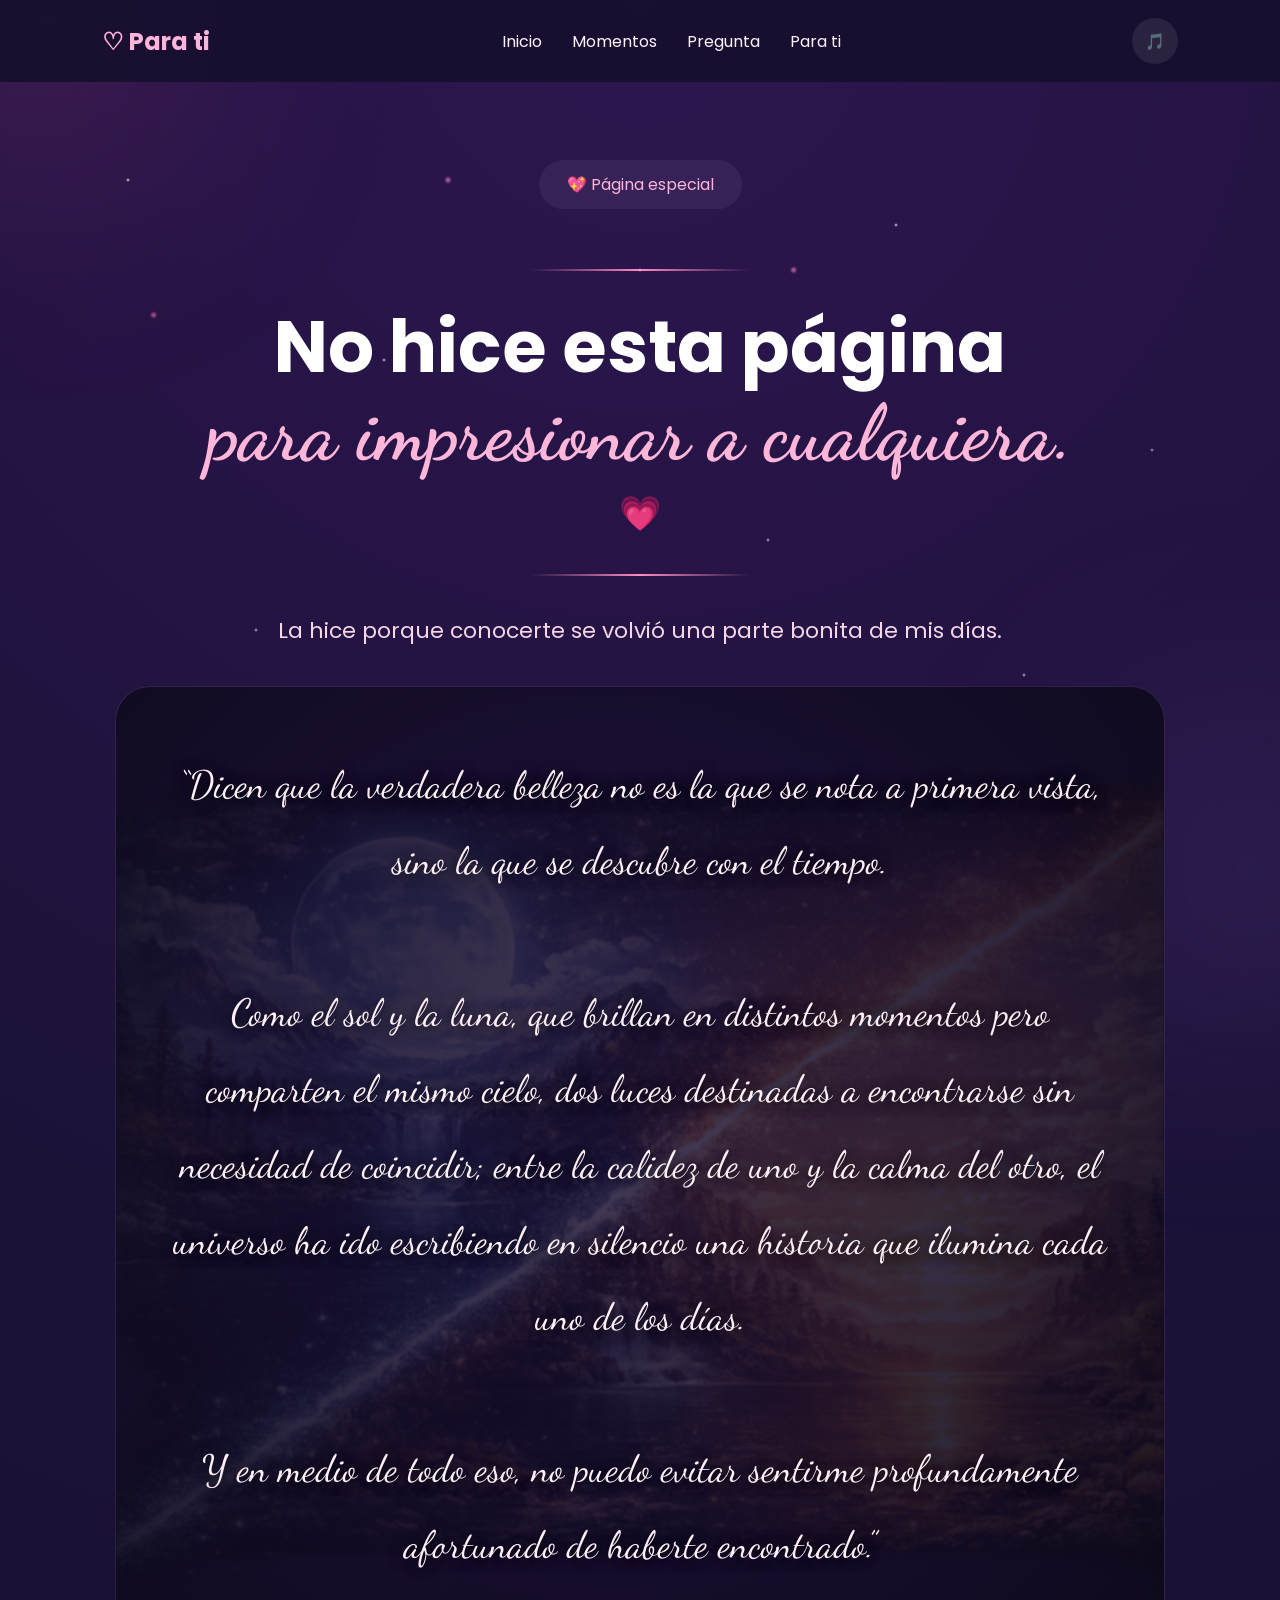
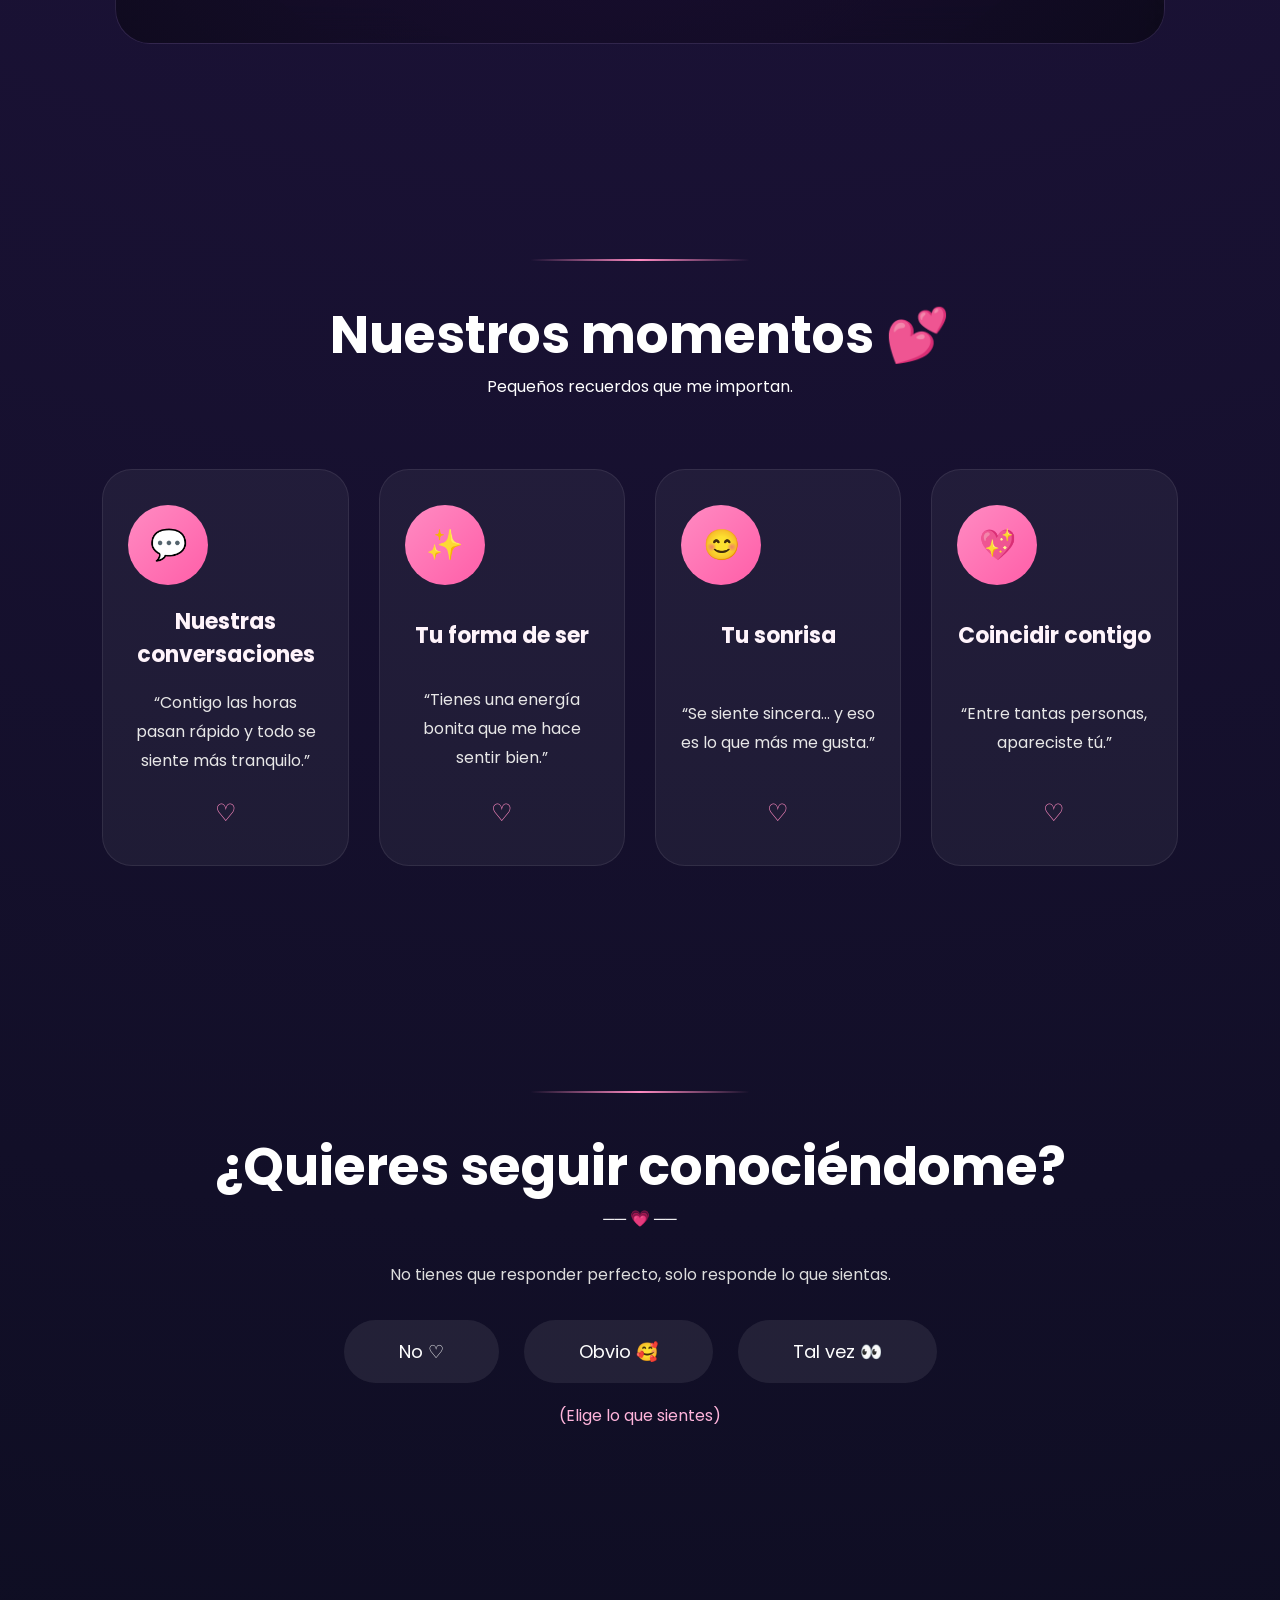
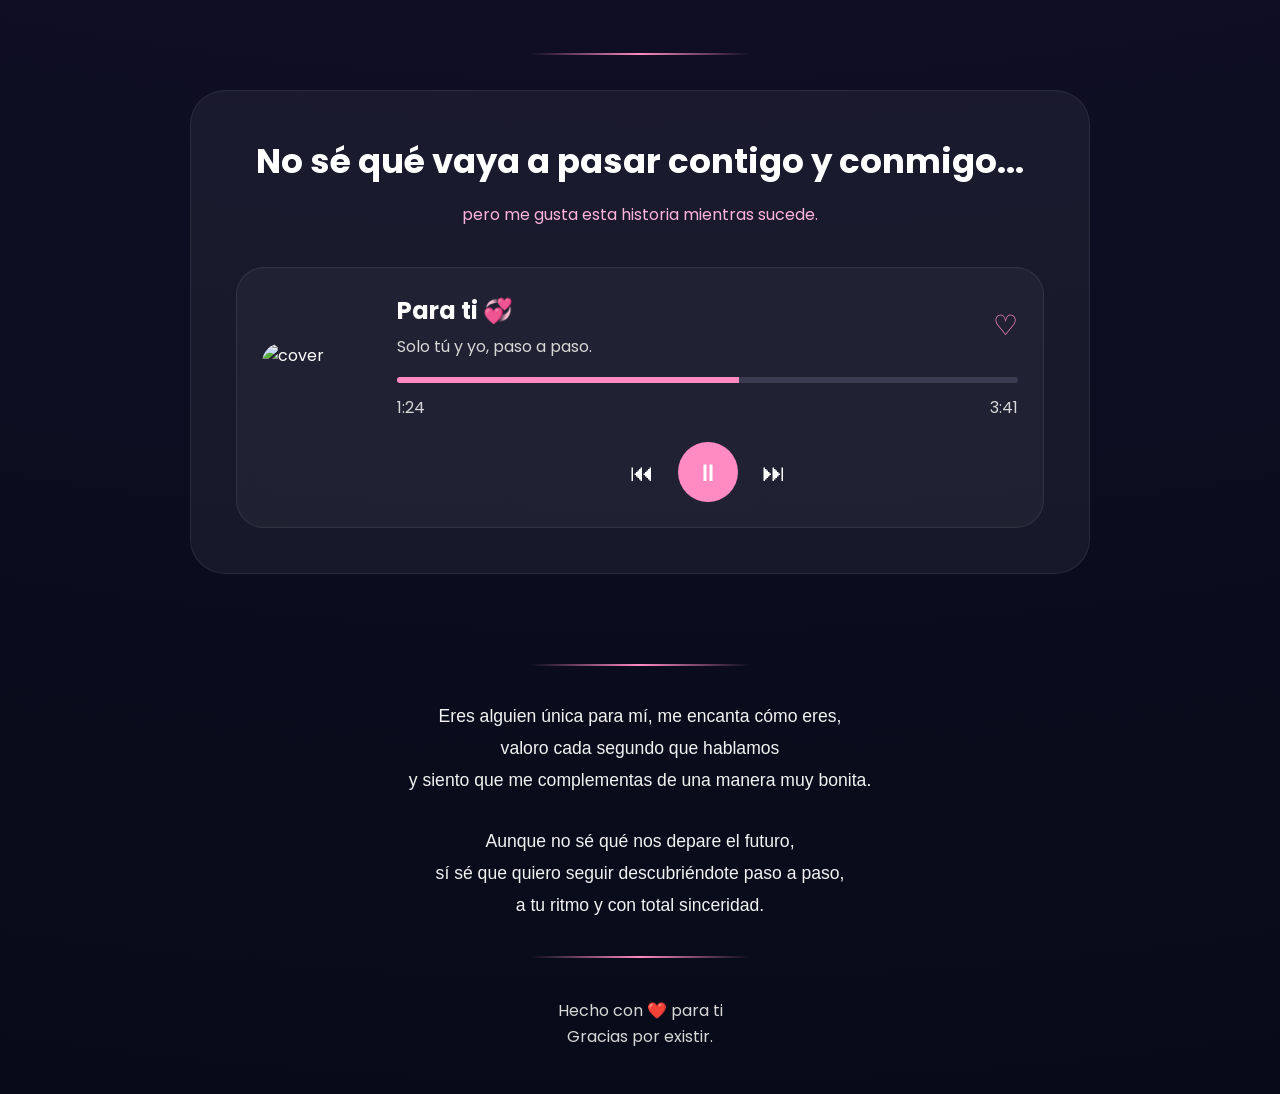
==== commit b73239f2: "Update index.html" ====
--- a/index.html
+++ b/index.html
@@ -8,7 +8,7 @@
     <link rel="preconnect" href="https://fonts.googleapis.com">
     <link rel="preconnect" href="https://fonts.gstatic.com" crossorigin>
     <link href="https://fonts.googleapis.com/css2?family=Poppins:wght@300;400;500;600;700;800&family=Dancing+Script:wght@700&display=swap" rel="stylesheet">
-    <link rel="stylesheet" href="style.css">
+    <link rel="stylesheet" href="nuevo.css">
 </head>
 
 <body>
--- a/nuevo.css
+++ b/nuevo.css
@@ -0,0 +1,755 @@
+/* ======================================== */
+/* 🌸 GOOGLE FONT */
+/* ======================================== */
+
+@import url('https://fonts.googleapis.com/css2?family=Poppins:wght@300;400;500;600;700;800&family=Dancing+Script:wght@700&display=swap');
+
+/* ======================================== */
+/* 🌸 RESET */
+/* ======================================== */
+
+*{
+    margin:0;
+    padding:0;
+    box-sizing:border-box;
+    font-family:'Poppins',sans-serif;
+}
+
+html{
+    scroll-behavior:smooth;
+    overflow-x:hidden;
+}
+
+body{
+    background:
+    radial-gradient(circle at top,
+    #2d1650 0%,
+    #1c1238 30%,
+    #120f28 65%,
+    #070b18 100%);
+
+    color:white;
+    overflow-x:hidden;
+    position:relative;
+}
+
+/* ======================================== */
+/* ✅ FIX GLOBAL */
+/* ======================================== */
+
+html,
+body{
+    width:100%;
+    max-width:100%;
+    overflow-x:hidden !important;
+}
+
+section,
+div,
+nav,
+footer{
+    max-width:100%;
+}
+
+/* ======================================== */
+/* 🎵 AUDIO */
+/* ======================================== */
+
+audio{
+    display:none;
+}
+
+/* ======================================== */
+/* 🌌 ESTRELLAS */
+/* ======================================== */
+
+.stars,
+.stars2{
+    position:fixed;
+    inset:0;
+    width:100%;
+    height:100%;
+    pointer-events:none;
+    z-index:0;
+}
+
+.stars::before,
+.stars2::before{
+    content:"";
+    position:absolute;
+    inset:0;
+}
+
+.stars::before{
+    background-image:
+    radial-gradient(2px 2px at 10% 20%, rgba(255,255,255,0.9), transparent),
+    radial-gradient(2px 2px at 20% 70%, rgba(255,255,255,0.7), transparent),
+    radial-gradient(2px 2px at 30% 40%, rgba(255,255,255,0.8), transparent),
+    radial-gradient(2px 2px at 40% 80%, rgba(255,255,255,0.6), transparent),
+    radial-gradient(2px 2px at 50% 30%, rgba(255,255,255,0.8), transparent),
+    radial-gradient(2px 2px at 60% 60%, rgba(255,255,255,0.7), transparent),
+    radial-gradient(2px 2px at 70% 25%, rgba(255,255,255,0.8), transparent),
+    radial-gradient(2px 2px at 80% 75%, rgba(255,255,255,0.7), transparent),
+    radial-gradient(2px 2px at 90% 50%, rgba(255,255,255,0.6), transparent);
+
+    animation:twinkle 6s infinite alternate;
+}
+
+.stars2::before{
+    background-image:
+    radial-gradient(4px 4px at 12% 35%, rgba(255,105,180,0.7), transparent),
+    radial-gradient(4px 4px at 35% 20%, rgba(255,139,194,0.7), transparent),
+    radial-gradient(4px 4px at 62% 30%, rgba(255,139,194,0.7), transparent);
+
+    animation:twinkle 8s infinite alternate;
+}
+
+@keyframes twinkle{
+    from{
+        opacity:0.4;
+    }
+    to{
+        opacity:1;
+    }
+}
+
+/* ======================================== */
+/* 💖 GLOW */
+/* ======================================== */
+
+.glow{
+    position:fixed;
+    border-radius:50%;
+    filter:blur(120px);
+    pointer-events:none;
+    z-index:0;
+}
+
+.glow1{
+    width:300px;
+    height:300px;
+    background:rgba(255,80,170,0.16);
+    top:-120px;
+    left:-120px;
+}
+
+.glow2{
+    width:300px;
+    height:300px;
+    background:rgba(170,120,255,0.14);
+    bottom:-120px;
+    right:-120px;
+}
+
+/* ======================================== */
+/* 🌸 CONTENIDO */
+/* ======================================== */
+
+nav,
+.hero,
+.moments,
+.question,
+.music,
+footer{
+    position:relative;
+    z-index:2;
+}
+
+/* ======================================== */
+/* 🌸 NAVBAR */
+/* ======================================== */
+
+nav{
+    position:fixed;
+    top:0;
+    left:0;
+    width:100%;
+    padding:18px 8%;
+    display:flex;
+    justify-content:space-between;
+    align-items:center;
+    background:rgba(22,15,45,0.88);
+    backdrop-filter:blur(18px);
+    z-index:1000;
+}
+
+.logo{
+    font-size:24px;
+    font-weight:700;
+    color:#ffb4db;
+}
+
+nav ul{
+    display:flex;
+    gap:30px;
+    list-style:none;
+}
+
+nav ul li a{
+    text-decoration:none;
+    color:#fff4fb;
+    transition:0.3s;
+}
+
+nav ul li a:hover{
+    color:#ff9fcf;
+}
+
+/* ======================================== */
+/* 🎵 ICONO */
+/* ======================================== */
+
+.music-icon{
+    width:46px;
+    height:46px;
+    border-radius:50%;
+    display:flex;
+    justify-content:center;
+    align-items:center;
+    background:rgba(255,255,255,0.08);
+    cursor:pointer;
+    transition:0.3s;
+}
+
+.music-icon:hover{
+    background:#ff8bc2;
+    transform:scale(1.08);
+}
+
+/* ======================================== */
+/* 🌸 HERO */
+/* ======================================== */
+
+.hero{
+    padding:160px 20px 90px;
+    text-align:center;
+}
+
+.hero-content{
+    max-width:1050px;
+    margin:auto;
+}
+
+.hero-tag{
+    display:inline-block;
+    margin-bottom:25px;
+    padding:12px 28px;
+    border-radius:50px;
+    background:rgba(255,255,255,0.06);
+    color:#ffb4db;
+}
+
+.titulo-romantico{
+    margin-bottom:25px;
+}
+
+.linea-decorativa{
+    width:220px;
+    height:2px;
+    margin: 35px auto; /* 🛠️ Ajustado para una transición más suave y equilibrada */
+    background:
+    linear-gradient(
+    to right,
+    transparent,
+    #ff8bc2,
+    transparent);
+}
+
+.titulo-romantico h1{
+    font-size:72px;
+    line-height:1.15;
+}
+
+.titulo-romantico h1 span{
+    display:block;
+    color:#ffb6d9;
+    font-size:78px;
+    font-family:'Dancing Script',cursive;
+}
+
+.mini-heart{
+    margin-top:10px;
+    font-size:34px;
+    color:#ff9fcf;
+}
+
+.hero-texto{
+    max-width:760px;
+    margin:0 auto 35px;
+    font-size:22px;
+    line-height:1.8;
+    color:#f5d7e8;
+}
+
+/* ======================================== */
+/* 🌸 MOMENTS */
+/* ======================================== */
+
+.moments{
+    padding:90px 8%;
+}
+
+.section-line{
+    width:130px;
+    height:4px;
+    margin:0 auto 50px;
+    border-radius:50px;
+    background:#ff8bc2;
+}
+
+.moments-title{
+    text-align:center;
+    margin-bottom:70px;
+}
+
+.moments-title h2{
+    font-size:52px;
+}
+
+/* ======================================== */
+/* 🌸 TARJETAS (CORREGIDAS Y ALINEADAS) */
+/* ======================================== */
+
+.cards{
+    display:grid;
+    grid-template-columns:repeat(4,1fr);
+    gap:30px;
+    align-items:stretch; /* Garantiza que todas tengan la misma altura */
+}
+
+.card{
+    background:rgba(255,255,255,0.05);
+    border:1px solid rgba(255,255,255,0.08);
+    border-radius:30px;
+    padding:35px 25px;
+    text-align:center;
+    min-height:340px;
+    display:flex;
+    flex-direction:column;
+    justify-content:flex-start; /* Alinea los elementos desde arriba de forma uniforme */
+    transition:0.3s;
+}
+
+.card:hover{
+    transform:translateY(-8px);
+}
+
+.circle{
+    width:80px;
+    height:80px;
+    border-radius:50%;
+    display:flex;
+    justify-content:center;
+    align-items:center;
+    background:linear-gradient(135deg,#ff8bc2,#ff5ea8);
+    font-size:30px;
+    margin-bottom:20px;
+    flex-shrink: 0;
+}
+
+.card h3{
+    font-size:22px;
+    margin-bottom:18px;
+    color:#fff4fb;
+    min-height:60px;
+    display:flex;
+    align-items:center;
+    justify-content:center;
+}
+
+.card span{
+    color:#e7e7e7;
+    line-height:1.8;
+    flex-grow:1;
+    display:flex;
+    align-items:center;
+    justify-content:center;
+}
+
+.heart-small{
+    margin-top:20px;
+    color:#ff8bc2;
+    font-size:24px;
+    flex-shrink: 0;
+}
+
+/* ======================================== */
+/* 🌸 QUESTION */
+/* ======================================== */
+
+.question{
+    padding:100px 20px;
+    text-align:center;
+}
+
+.question h2{
+    font-size:52px;
+}
+
+.question-sub{
+    margin:30px auto;
+    max-width:700px;
+    color:#dddddd;
+    line-height:1.8;
+}
+
+.buttons{
+    display:flex;
+    justify-content:center;
+    align-items:center;
+    gap:25px;
+    flex-wrap:wrap;
+}
+
+.buttons button{
+    padding:18px 55px;
+    border:none;
+    border-radius:60px;
+    background:rgba(255,255,255,0.08);
+    color:white;
+    font-size:18px;
+    cursor:pointer;
+    transition:0.3s;
+}
+
+.buttons button:hover{
+    background:#ff8bc2;
+    transform:scale(1.05);
+}
+
+.question-text{
+    margin-top:20px;
+    color:#ffb4db;
+}
+
+/* ======================================== */
+/* 🎵 MUSIC */
+/* ======================================== */
+
+.music{
+    padding:90px 8% 30px;
+}
+
+.music-box{
+    max-width:900px;
+    margin:auto;
+    padding:45px;
+    border-radius:35px;
+    background:rgba(255,255,255,0.05);
+    border:1px solid rgba(255,255,255,0.08);
+}
+
+.music-box h2{
+    text-align:center;
+    font-size:34px;
+    margin-bottom:15px;
+}
+
+.music-subtitle{
+    text-align:center;
+    margin-bottom:40px;
+    color:#ffb4db;
+}
+
+/* ======================================== */
+/* 🎵 PLAYER */
+/* ======================================== */
+
+.player{
+    background:rgba(255,255,255,0.04);
+    border:1px solid rgba(255,255,255,0.08);
+    border-radius:28px;
+    padding:25px;
+    display:flex;
+    align-items:center;
+    gap:25px;
+    flex-wrap:wrap;
+}
+
+.cover{
+    width:110px;
+    height:110px;
+    border-radius:20px;
+    overflow:hidden;
+    flex-shrink:0;
+}
+
+.cover img{
+    width:100%;
+    height:100%;
+    object-fit:cover;
+}
+
+.player-info{
+    flex:1;
+}
+
+.top-info{
+    display:flex;
+    justify-content:space-between;
+    align-items:center;
+    margin-bottom:18px;
+}
+
+.top-info h3{
+    font-size:24px;
+    margin-bottom:6px;
+}
+
+.top-info p{
+    color:#d7d7d7;
+}
+
+.heart-player{
+    font-size:28px;
+    color:#ff8bc2;
+}
+
+.bar{
+    width:100%;
+    height:6px;
+    background:#3b3b52;
+    border-radius:50px;
+    overflow:hidden;
+    margin-bottom:12px;
+}
+
+.progress{
+    width:55%;
+    height:100%;
+    background:#ff8bc2;
+}
+
+.time{
+    display:flex;
+    justify-content:space-between;
+    margin-bottom:22px;
+    color:#d7d7d7;
+}
+
+.controls{
+    display:flex;
+    justify-content:center;
+    align-items:center;
+    gap:24px;
+}
+
+.controls span{
+    font-size:24px;
+}
+
+.play{
+    width:60px;
+    height:60px;
+    border-radius:50%;
+    background:#ff8bc2;
+    display:flex;
+    justify-content:center;
+    align-items:center;
+}
+
+/* ======================================== */
+/* 🌙 FRASE ROMÁNTICA ELEGANTE */
+/* ======================================== */
+
+.frase-romantica{
+    position:relative;
+    overflow:hidden;
+    padding:60px 55px;
+    border-radius:35px;
+    background:
+    linear-gradient(
+    135deg,
+    rgba(35,20,65,0.92),
+    rgba(25,15,50,0.92));
+    border:1px solid rgba(255,255,255,0.08);
+    backdrop-filter:blur(18px);
+    isolation:isolate;
+}
+
+/* ✨ IMAGEN DE FONDO SUAVE */
+.frase-romantica::before{
+    content:"";
+    position:absolute;
+    inset:0;
+    background-image:url("sol-luna.png");
+    background-size:cover;
+    background-position:center;
+    opacity:0.28;
+    filter:
+    blur(1px)
+    brightness(0.75);
+    z-index:1;
+    pointer-events:none;
+}
+
+/* ✨ OSCURECER CENTRO */
+.frase-romantica::after{
+    content:"";
+    position:absolute;
+    inset:0;
+    background:
+    radial-gradient(
+    circle at center,
+    rgba(15,10,30,0.10) 0%,
+    rgba(15,10,30,0.45) 60%,
+    rgba(10,8,20,0.70) 100%);
+    z-index:2;
+    pointer-events:none;
+}
+
+/* ✨ TEXTO */
+.frase-romantica p{
+    position:relative;
+    z-index:3;
+    font-family:'Dancing Script',cursive;
+    font-size:38px;
+    line-height:2;
+    color:#fff1f7;
+    text-shadow:
+    0 2px 12px rgba(0,0,0,0.55),
+    0 0 18px rgba(0,0,0,0.35);
+}
+
+/* ======================================== */
+/* 🌸 DEDICATORIA FINAL */
+/* ======================================== */
+
+.dedicatoria-contenedor {
+    max-width: 600px;
+    margin: 35px auto 30px auto; /* 🛠️ Reducido para acoplarse con la simetría visual */
+    text-align: center;
+    padding: 0 20px;
+}
+
+.frase-poetica {
+    color: #f2f2f2;
+    font-size: 1.1rem;
+    line-height: 1.8;
+    margin-bottom: 30px;
+    font-weight: 300;
+}
+
+.firma-final {
+    margin-top: 40px; /* 🛠️ Espacio óptimo para separar de la última línea */
+    margin-bottom: 20px;
+    text-align: center;
+    line-height: 1.6;
+}
+
+.firma-final p {
+    color: #d7d7d7;
+    font-size: 1rem;
+}
+
+/* ======================================== */
+/* 🌸 FOOTER */
+/* ======================================== */
+
+footer{
+    text-align:center;
+    padding:25px 20px;
+    color:#d7d7d7;
+}
+
+/* ======================================== */
+/* 📱 RESPONSIVE */
+/* ======================================== */
+
+@media(max-width:1200px){
+    .cards{
+        grid-template-columns:repeat(2,1fr);
+    }
+}
+
+@media(max-width:900px){
+    .frase-romantica{
+        padding:50px 35px;
+    }
+    .frase-romantica p{
+        font-size:31px;
+    }
+}
+
+@media(max-width:768px){
+    nav{
+        flex-direction:column;
+        gap:18px;
+    }
+
+    nav ul{
+        flex-wrap:wrap;
+        justify-content:center;
+        gap:18px;
+    }
+
+    .hero{
+        padding-top:210px;
+    }
+
+    .titulo-romantico h1{
+        font-size:38px;
+    }
+
+    .titulo-romantico h1 span{
+        font-size:46px;
+    }
+
+    .frase-romantica{
+        padding:40px 25px;
+    }
+
+    .frase-romantica::before{
+        opacity:0.18;
+    }
+
+    .frase-romantica p{
+        font-size:24px;
+        line-height:1.8;
+    }
+
+    .cards{
+        grid-template-columns:1fr;
+    }
+
+    .question h2{
+        font-size:34px;
+    }
+
+    .player{
+        flex-direction:column;
+        text-align:center;
+    }
+
+    .top-info{
+        flex-direction:column;
+        gap:12px;
+    }
+}
+
+@media(max-width:480px){
+    .titulo-romantico h1{
+        font-size:30px;
+    }
+
+    .titulo-romantico h1 span{
+        font-size:36px;
+    }
+
+    .hero-texto{
+        font-size:18px;
+    }
+
+    .buttons button{
+        width:100%;
+    }
+
+    .frase-poetica {
+        font-size: 1rem;
+        line-height: 1.7;
+    }
+    
+    .dedicatoria-contenedor {
+        margin: 30px auto 20px auto;
+    }
+}
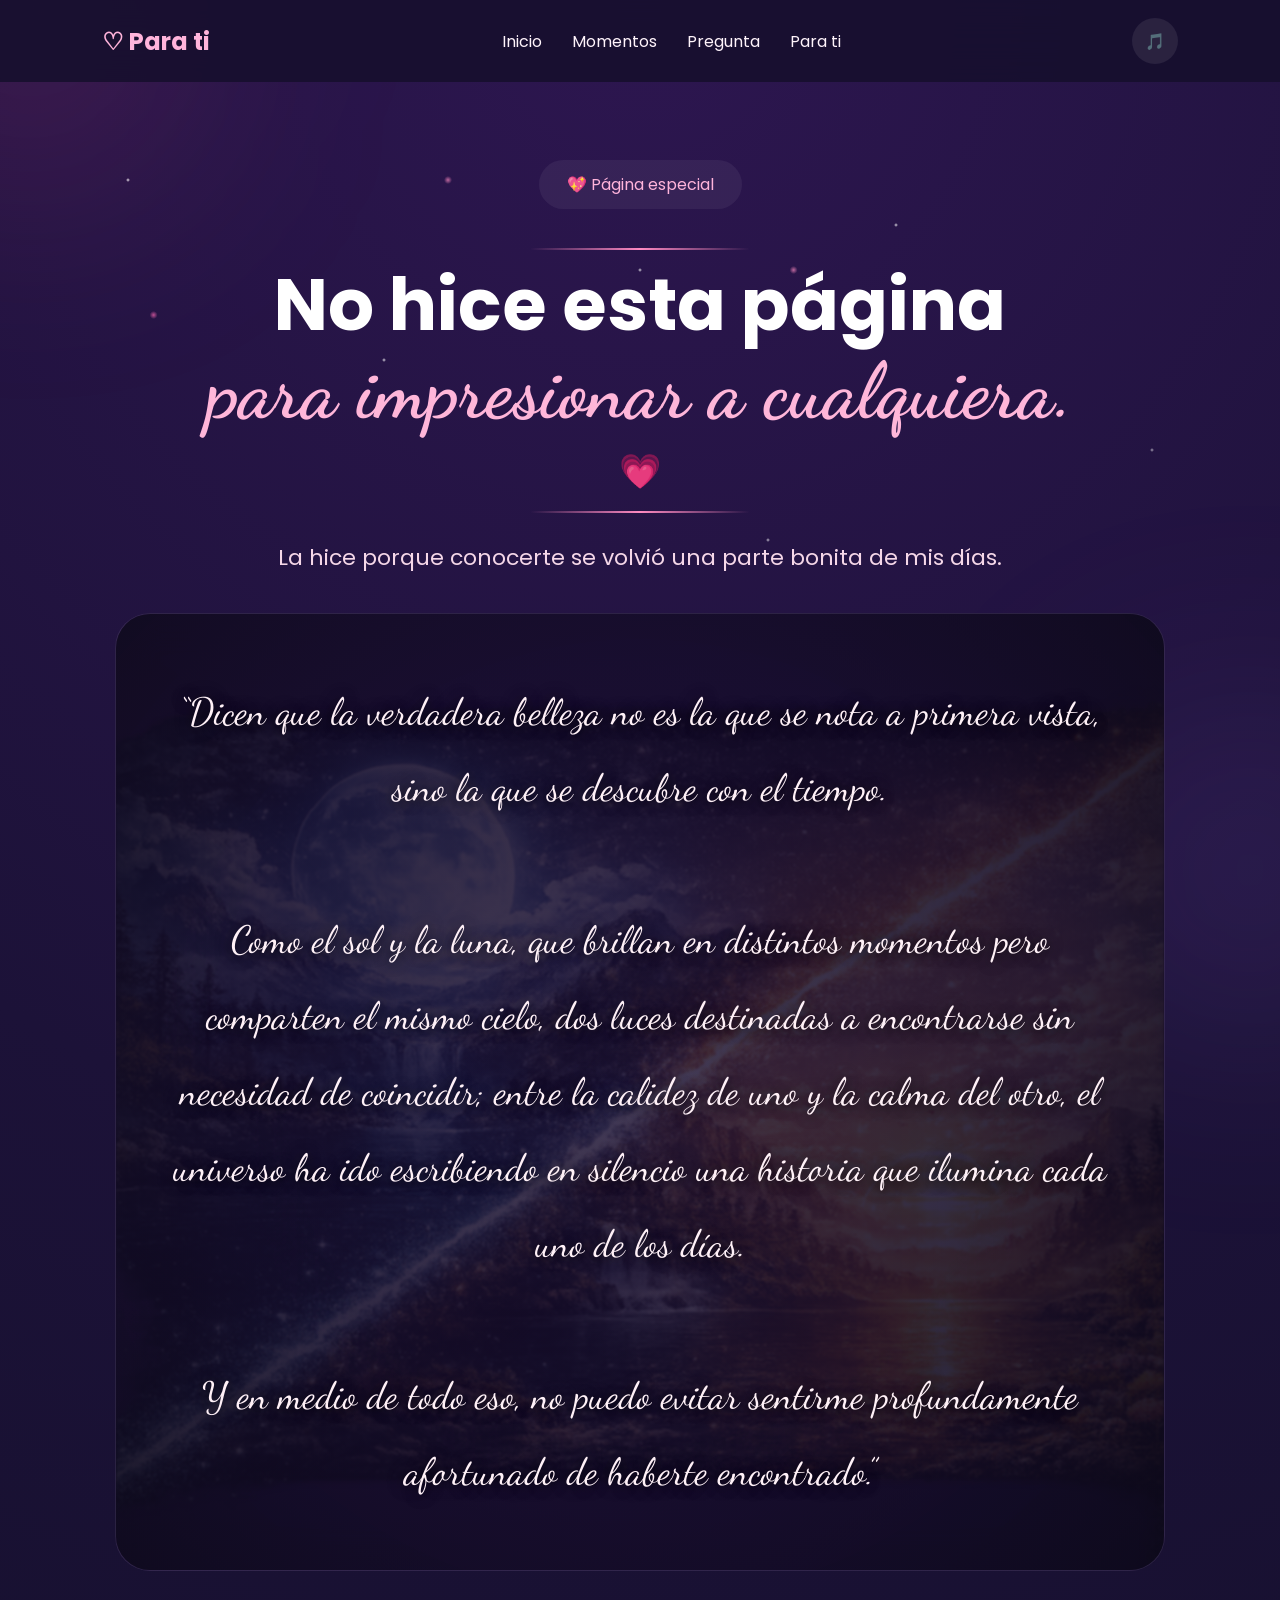
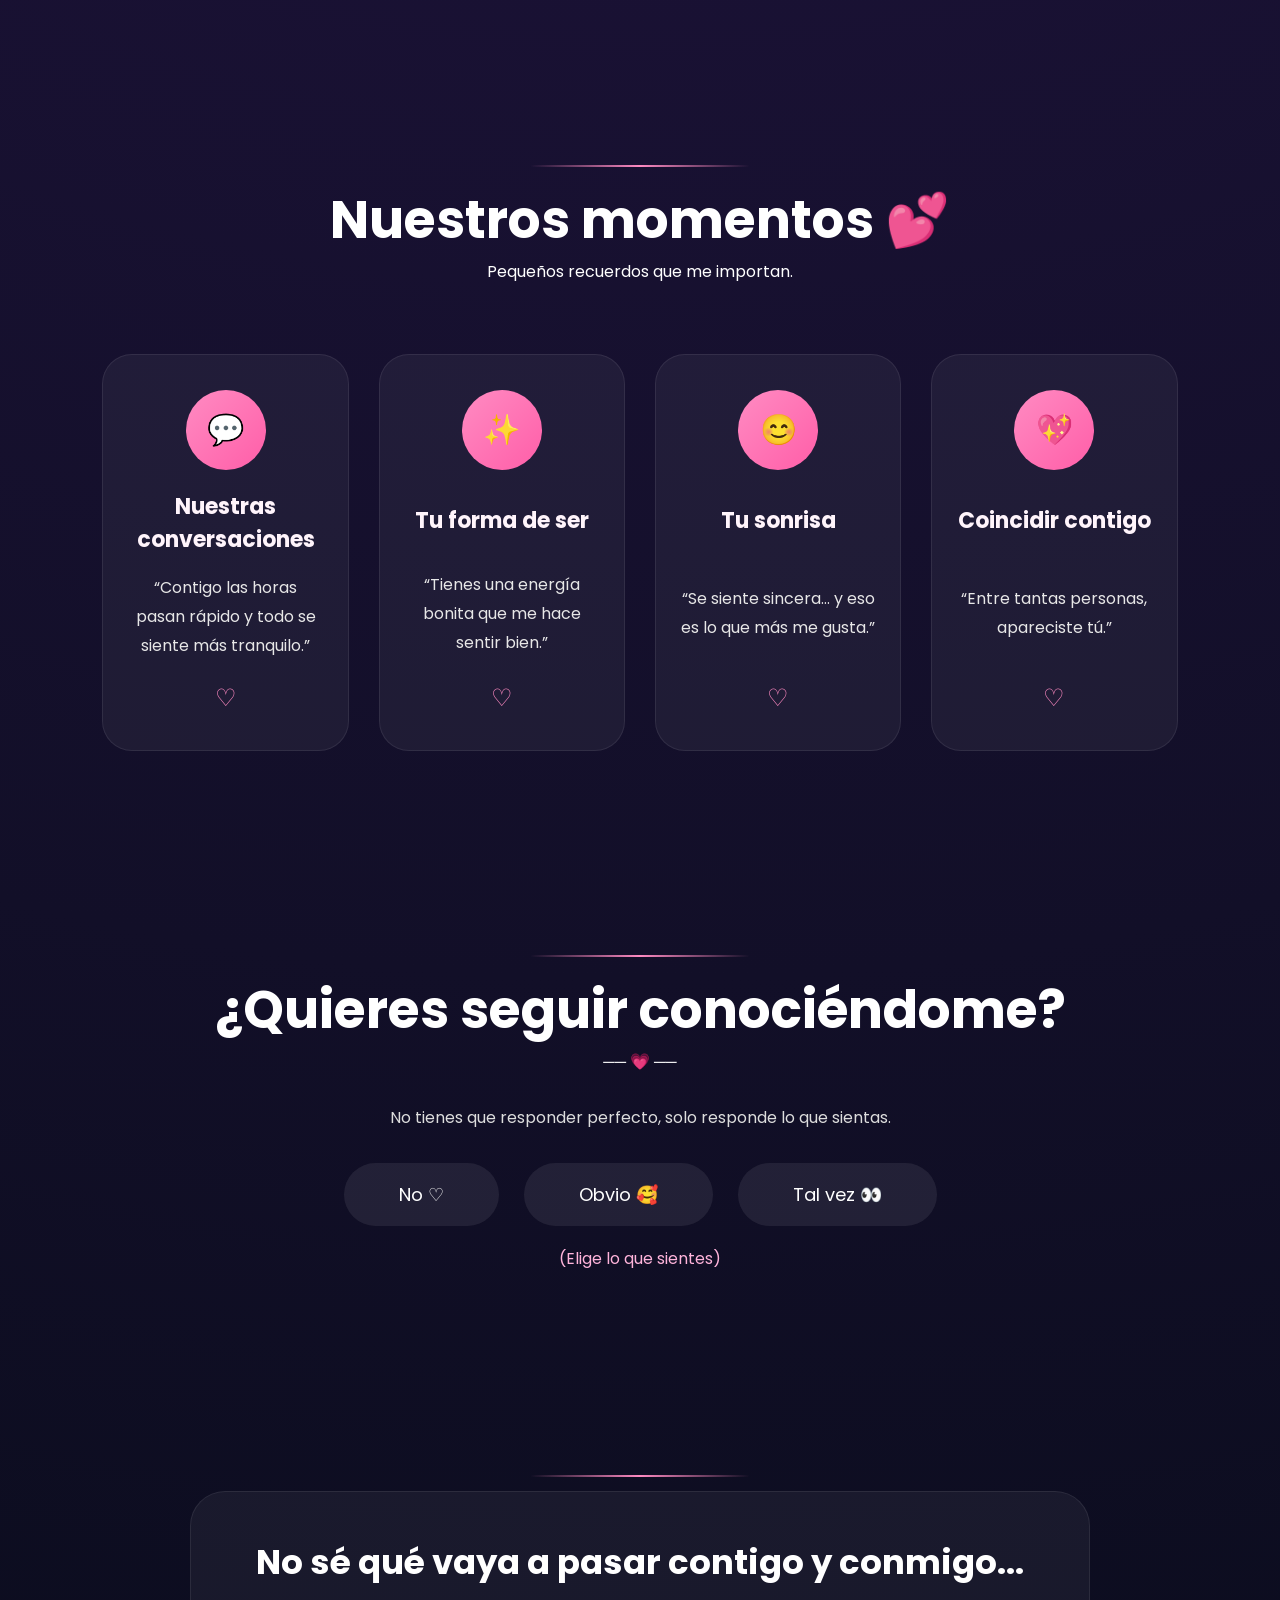
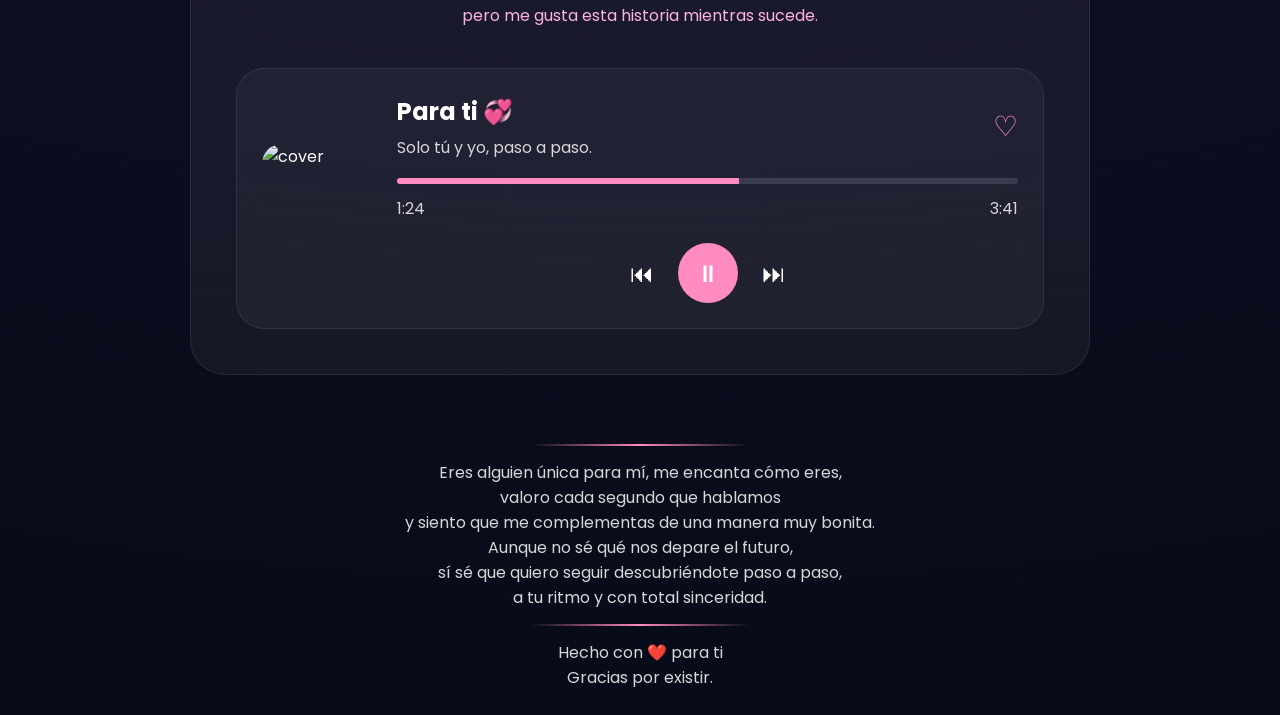
==== commit d2971670: "Update index.html" ====
--- a/index.html
+++ b/index.html
@@ -8,7 +8,7 @@
     <link rel="preconnect" href="https://fonts.googleapis.com">
     <link rel="preconnect" href="https://fonts.gstatic.com" crossorigin>
     <link href="https://fonts.googleapis.com/css2?family=Poppins:wght@300;400;500;600;700;800&family=Dancing+Script:wght@700&display=swap" rel="stylesheet">
-    <link rel="stylesheet" href="nuevo.css">
+    <link rel="stylesheet" href="style.css">
 </head>
 
 <body>
--- a/style.css
+++ b/style.css
@@ -0,0 +1,990 @@
+/* ======================================== */
+/* 🌸 GOOGLE FONT */
+/* ======================================== */
+
+@import url('https://fonts.googleapis.com/css2?family=Poppins:wght@300;400;500;600;700;800&family=Dancing+Script:wght@700&display=swap');
+
+/* ======================================== */
+/* 🌸 RESET */
+/* ======================================== */
+
+*{
+    margin:0;
+    padding:0;
+    box-sizing:border-box;
+    font-family:'Poppins',sans-serif;
+}
+
+html{
+    scroll-behavior:smooth;
+    overflow-x:hidden;
+}
+
+body{
+
+    background:
+    radial-gradient(circle at top,
+    #2d1650 0%,
+    #1c1238 30%,
+    #120f28 65%,
+    #070b18 100%);
+
+    color:white;
+
+    overflow-x:hidden;
+
+    position:relative;
+}
+
+/* ======================================== */
+/* ✅ FIX GLOBAL */
+/* ======================================== */
+
+html,
+body{
+    width:100%;
+    max-width:100%;
+    overflow-x:hidden !important;
+}
+
+section,
+div,
+nav,
+footer{
+    max-width:100%;
+}
+
+/* ======================================== */
+/* 🎵 AUDIO */
+/* ======================================== */
+
+audio{
+    display:none;
+}
+
+/* ======================================== */
+/* 🌌 ESTRELLAS */
+/* ======================================== */
+
+.stars,
+.stars2{
+    position:fixed;
+    inset:0;
+    width:100%;
+    height:100%;
+    pointer-events:none;
+    z-index:0;
+}
+
+.stars::before,
+.stars2::before{
+    content:"";
+    position:absolute;
+    inset:0;
+}
+
+.stars::before{
+
+    background-image:
+    radial-gradient(2px 2px at 10% 20%, rgba(255,255,255,0.9), transparent),
+    radial-gradient(2px 2px at 20% 70%, rgba(255,255,255,0.7), transparent),
+    radial-gradient(2px 2px at 30% 40%, rgba(255,255,255,0.8), transparent),
+    radial-gradient(2px 2px at 40% 80%, rgba(255,255,255,0.6), transparent),
+    radial-gradient(2px 2px at 50% 30%, rgba(255,255,255,0.8), transparent),
+    radial-gradient(2px 2px at 60% 60%, rgba(255,255,255,0.7), transparent),
+    radial-gradient(2px 2px at 70% 25%, rgba(255,255,255,0.8), transparent),
+    radial-gradient(2px 2px at 80% 75%, rgba(255,255,255,0.7), transparent),
+    radial-gradient(2px 2px at 90% 50%, rgba(255,255,255,0.6), transparent);
+
+    animation:twinkle 6s infinite alternate;
+}
+
+.stars2::before{
+
+    background-image:
+    radial-gradient(4px 4px at 12% 35%, rgba(255,105,180,0.7), transparent),
+    radial-gradient(4px 4px at 35% 20%, rgba(255,139,194,0.7), transparent),
+    radial-gradient(4px 4px at 62% 30%, rgba(255,139,194,0.7), transparent);
+
+    animation:twinkle 8s infinite alternate;
+}
+
+@keyframes twinkle{
+
+    from{
+        opacity:0.4;
+    }
+
+    to{
+        opacity:1;
+    }
+
+}
+
+/* ======================================== */
+/* 💖 GLOW */
+/* ======================================== */
+
+.glow{
+    position:fixed;
+    border-radius:50%;
+    filter:blur(120px);
+    pointer-events:none;
+    z-index:0;
+}
+
+.glow1{
+
+    width:300px;
+    height:300px;
+
+    background:rgba(255,80,170,0.16);
+
+    top:-120px;
+    left:-120px;
+}
+
+.glow2{
+
+    width:300px;
+    height:300px;
+
+    background:rgba(170,120,255,0.14);
+
+    bottom:-120px;
+    right:-120px;
+}
+
+/* ======================================== */
+/* 🌸 CONTENIDO */
+/* ======================================== */
+
+nav,
+.hero,
+.moments,
+.question,
+.music,
+footer{
+    position:relative;
+    z-index:2;
+}
+
+/* ======================================== */
+/* 🌸 NAVBAR */
+/* ======================================== */
+
+nav{
+
+    position:fixed;
+
+    top:0;
+    left:0;
+
+    width:100%;
+
+    padding:18px 8%;
+
+    display:flex;
+    justify-content:space-between;
+    align-items:center;
+
+    background:rgba(22,15,45,0.88);
+
+    backdrop-filter:blur(18px);
+
+    z-index:1000;
+}
+
+.logo{
+
+    font-size:24px;
+    font-weight:700;
+
+    color:#ffb4db;
+}
+
+nav ul{
+
+    display:flex;
+    gap:30px;
+
+    list-style:none;
+}
+
+nav ul li a{
+
+    text-decoration:none;
+
+    color:#fff4fb;
+
+    transition:0.3s;
+}
+
+nav ul li a:hover{
+    color:#ff9fcf;
+}
+
+/* ======================================== */
+/* 🎵 ICONO */
+/* ======================================== */
+
+.music-icon{
+
+    width:46px;
+    height:46px;
+
+    border-radius:50%;
+
+    display:flex;
+    justify-content:center;
+    align-items:center;
+
+    background:rgba(255,255,255,0.08);
+
+    cursor:pointer;
+
+    transition:0.3s;
+}
+
+.music-icon:hover{
+
+    background:#ff8bc2;
+
+    transform:scale(1.08);
+}
+
+/* ======================================== */
+/* 🌸 HERO */
+/* ======================================== */
+
+.hero{
+
+    padding:160px 20px 90px;
+
+    text-align:center;
+}
+
+.hero-content{
+    max-width:1050px;
+    margin:auto;
+}
+
+.hero-tag{
+
+    display:inline-block;
+
+    margin-bottom:25px;
+
+    padding:12px 28px;
+
+    border-radius:50px;
+
+    background:rgba(255,255,255,0.06);
+
+    color:#ffb4db;
+}
+
+.titulo-romantico{
+    margin-bottom:25px;
+}
+
+.linea-decorativa{
+
+    width:220px;
+    height:2px;
+
+    margin:14px auto;
+
+    background:
+    linear-gradient(
+    to right,
+    transparent,
+    #ff8bc2,
+    transparent);
+}
+
+.titulo-romantico h1{
+
+    font-size:72px;
+
+    line-height:1.15;
+}
+
+.titulo-romantico h1 span{
+
+    display:block;
+
+    color:#ffb6d9;
+
+    font-size:78px;
+
+    font-family:'Dancing Script',cursive;
+}
+
+.mini-heart{
+
+    margin-top:10px;
+
+    font-size:34px;
+
+    color:#ff9fcf;
+}
+
+.hero-texto{
+
+    max-width:760px;
+
+    margin:0 auto 35px;
+
+    font-size:22px;
+
+    line-height:1.8;
+
+    color:#f5d7e8;
+}
+
+/* ======================================== */
+/* 💖 FRASE */
+/* ======================================== */
+
+.frase-romantica{
+
+    margin-top:25px;
+
+    padding:45px 35px;
+
+    border-radius:35px;
+
+    background:rgba(255,255,255,0.06);
+
+    border:1px solid rgba(255,255,255,0.08);
+
+    backdrop-filter:blur(18px);
+}
+
+.frase-romantica p{
+
+    font-family:'Dancing Script',cursive;
+
+    font-size:38px;
+
+    line-height:1.7;
+
+    color:#ffd1ea;
+}
+
+/* ======================================== */
+/* 🌸 MOMENTS */
+/* ======================================== */
+
+.moments{
+    padding:90px 8%;
+}
+
+.section-line{
+
+    width:130px;
+    height:4px;
+
+    margin:0 auto 50px;
+
+    border-radius:50px;
+
+    background:#ff8bc2;
+}
+
+.moments-title{
+
+    text-align:center;
+
+    margin-bottom:70px;
+}
+
+.moments-title h2{
+    font-size:52px;
+}
+
+/* ======================================== */
+/* 🌸 TARJETAS */
+/* ======================================== */
+
+.cards{
+
+    display:grid;
+
+    grid-template-columns:repeat(4,1fr);
+
+    gap:30px;
+}
+
+.card{
+
+    background:rgba(255,255,255,0.05);
+
+    border:1px solid rgba(255,255,255,0.08);
+
+    border-radius:30px;
+
+    padding:35px 25px;
+
+    text-align:center;
+
+    min-height:340px;
+
+    display:flex;
+    flex-direction:column;
+    justify-content:space-between;
+    align-items:center;
+
+    transition:0.3s;
+}
+
+.card:hover{
+    transform:translateY(-8px);
+}
+
+.circle{
+
+    width:80px;
+    height:80px;
+
+    border-radius:50%;
+
+    display:flex;
+    justify-content:center;
+    align-items:center;
+
+    background:linear-gradient(135deg,#ff8bc2,#ff5ea8);
+
+    font-size:30px;
+
+    margin-bottom:20px;
+}
+
+.card h3{
+
+    font-size:22px;
+
+    margin-bottom:18px;
+
+    color:#fff4fb;
+}
+
+.card span{
+
+    color:#e7e7e7;
+
+    line-height:1.8;
+}
+
+.heart-small{
+
+    margin-top:20px;
+
+    color:#ff8bc2;
+
+    font-size:24px;
+}
+
+/* ======================================== */
+/* 🌸 QUESTION */
+/* ======================================== */
+
+.question{
+
+    padding:100px 20px;
+
+    text-align:center;
+}
+
+.question h2{
+    font-size:52px;
+}
+
+.question-sub{
+
+    margin:30px auto;
+
+    max-width:700px;
+
+    color:#dddddd;
+
+    line-height:1.8;
+}
+
+.buttons{
+
+    display:flex;
+    justify-content:center;
+    align-items:center;
+    gap:25px;
+
+    flex-wrap:wrap;
+}
+
+.buttons button{
+
+    padding:18px 55px;
+
+    border:none;
+
+    border-radius:60px;
+
+    background:rgba(255,255,255,0.08);
+
+    color:white;
+
+    font-size:18px;
+
+    cursor:pointer;
+
+    transition:0.3s;
+}
+
+.buttons button:hover{
+
+    background:#ff8bc2;
+
+    transform:scale(1.05);
+}
+
+.question-text{
+
+    margin-top:20px;
+
+    color:#ffb4db;
+}
+
+/* ======================================== */
+/* 🎵 MUSIC */
+/* ======================================== */
+
+.music{
+    padding:90px 8% 30px;
+}
+
+.music-box{
+
+    max-width:900px;
+
+    margin:auto;
+
+    padding:45px;
+
+    border-radius:35px;
+
+    background:rgba(255,255,255,0.05);
+
+    border:1px solid rgba(255,255,255,0.08);
+}
+
+.music-box h2{
+
+    text-align:center;
+
+    font-size:34px;
+
+    margin-bottom:15px;
+}
+
+.music-subtitle{
+
+    text-align:center;
+
+    margin-bottom:40px;
+
+    color:#ffb4db;
+}
+
+/* ======================================== */
+/* 🎵 PLAYER */
+/* ======================================== */
+
+.player{
+
+    background:rgba(255,255,255,0.04);
+
+    border:1px solid rgba(255,255,255,0.08);
+
+    border-radius:28px;
+
+    padding:25px;
+
+    display:flex;
+    align-items:center;
+    gap:25px;
+
+    flex-wrap:wrap;
+}
+
+.cover{
+
+    width:110px;
+    height:110px;
+
+    border-radius:20px;
+
+    overflow:hidden;
+
+    flex-shrink:0;
+}
+
+.cover img{
+
+    width:100%;
+    height:100%;
+
+    object-fit:cover;
+}
+
+.player-info{
+    flex:1;
+}
+
+.top-info{
+
+    display:flex;
+    justify-content:space-between;
+    align-items:center;
+
+    margin-bottom:18px;
+}
+
+.top-info h3{
+
+    font-size:24px;
+
+    margin-bottom:6px;
+}
+
+.top-info p{
+    color:#d7d7d7;
+}
+
+.heart-player{
+
+    font-size:28px;
+
+    color:#ff8bc2;
+}
+
+.bar{
+
+    width:100%;
+    height:6px;
+
+    background:#3b3b52;
+
+    border-radius:50px;
+
+    overflow:hidden;
+
+    margin-bottom:12px;
+}
+
+.progress{
+
+    width:55%;
+    height:100%;
+
+    background:#ff8bc2;
+}
+
+.time{
+
+    display:flex;
+    justify-content:space-between;
+
+    margin-bottom:22px;
+
+    color:#d7d7d7;
+}
+
+.controls{
+
+    display:flex;
+    justify-content:center;
+    align-items:center;
+
+    gap:24px;
+}
+
+.controls span{
+    font-size:24px;
+}
+
+.play{
+
+    width:60px;
+    height:60px;
+
+    border-radius:50%;
+
+    background:#ff8bc2;
+
+    display:flex;
+    justify-content:center;
+    align-items:center;
+}
+
+/* ======================================== */
+/* 🌸 FOOTER */
+/* ======================================== */
+
+footer{
+
+    text-align:center;
+
+    padding:25px 20px;
+
+    color:#d7d7d7;
+}
+
+/* ======================================== */
+/* 📱 RESPONSIVE */
+/* ======================================== */
+
+@media(max-width:1200px){
+
+    .cards{
+        grid-template-columns:repeat(2,1fr);
+    }
+
+}
+
+@media(max-width:768px){
+
+    nav{
+        flex-direction:column;
+        gap:18px;
+    }
+
+    nav ul{
+        flex-wrap:wrap;
+        justify-content:center;
+        gap:18px;
+    }
+
+    .hero{
+        padding-top:210px;
+    }
+
+    .titulo-romantico h1{
+        font-size:38px;
+    }
+
+    .titulo-romantico h1 span{
+        font-size:46px;
+    }
+
+    .frase-romantica p{
+        font-size:24px;
+    }
+
+    .cards{
+        grid-template-columns:1fr;
+    }
+
+    .question h2{
+        font-size:34px;
+    }
+
+    .player{
+        flex-direction:column;
+        text-align:center;
+    }
+
+    .top-info{
+        flex-direction:column;
+        gap:12px;
+    }
+
+}
+
+@media(max-width:480px){
+
+    .titulo-romantico h1{
+        font-size:30px;
+    }
+
+    .titulo-romantico h1 span{
+        font-size:36px;
+    }
+
+    .hero-texto{
+        font-size:18px;
+    }
+
+    .buttons button{
+        width:100%;
+    }
+
+}
+
+/* ======================================== */
+/* ✅ ALINEAR TARJETAS */
+/* ======================================== */
+
+.cards{
+    align-items:stretch;
+}
+
+.card{
+
+    display:flex;
+    flex-direction:column;
+
+    justify-content:flex-start;
+}
+
+.card h3{
+
+    min-height:60px;
+
+    display:flex;
+    align-items:center;
+    justify-content:center;
+}
+
+.card span{
+
+    flex-grow:1;
+
+    display:flex;
+    align-items:center;
+    justify-content:center;
+}
+
+
+/* ======================================== */
+/* 🌙 FRASE ROMÁNTICA ELEGANTE */
+/* ======================================== */
+
+.frase-romantica{
+
+    position:relative;
+    overflow:hidden;
+
+    padding:60px 55px;
+
+    border-radius:35px;
+
+    background:
+    linear-gradient(
+    135deg,
+    rgba(35,20,65,0.92),
+    rgba(25,15,50,0.92));
+
+    border:1px solid rgba(255,255,255,0.08);
+
+    backdrop-filter:blur(18px);
+
+    isolation:isolate;
+}
+
+/* ✨ IMAGEN DE FONDO SUAVE */
+
+.frase-romantica::before{
+
+    content:"";
+
+    position:absolute;
+    inset:0;
+
+    background-image:url("sol-luna.png");
+
+    background-size:cover;
+    background-position:center;
+
+    opacity:0.28;
+
+    filter:
+    blur(1px)
+    brightness(0.75);
+
+    z-index:1;
+
+    pointer-events:none;
+}
+
+/* ✨ OSCURECER CENTRO */
+/* AYUDA A QUE EL TEXTO RESPIRE */
+
+.frase-romantica::after{
+
+    content:"";
+
+    position:absolute;
+    inset:0;
+
+    background:
+    radial-gradient(
+    circle at center,
+    rgba(15,10,30,0.10) 0%,
+    rgba(15,10,30,0.45) 60%,
+    rgba(10,8,20,0.70) 100%);
+
+    z-index:2;
+
+    pointer-events:none;
+}
+
+/* ✨ TEXTO */
+
+.frase-romantica p{
+
+    position:relative;
+
+    z-index:3;
+
+    font-family:'Dancing Script',cursive;
+
+    font-size:38px;
+
+    line-height:2;
+
+    color:#fff1f7;
+
+    text-shadow:
+    0 2px 12px rgba(0,0,0,0.55),
+    0 0 18px rgba(0,0,0,0.35);
+}
+
+/* 📱 TABLET */
+
+@media(max-width:900px){
+
+    .frase-romantica{
+
+        padding:50px 35px;
+    }
+
+    .frase-romantica p{
+
+        font-size:31px;
+    }
+
+}
+
+/* 📱 MÓVIL */
+
+@media(max-width:768px){
+
+    .frase-romantica{
+
+        padding:40px 25px;
+    }
+
+    .frase-romantica::before{
+
+        opacity:0.18;
+    }
+
+    .frase-romantica p{
+
+        font-size:24px;
+
+        line-height:1.8;
+    }
+
+}
